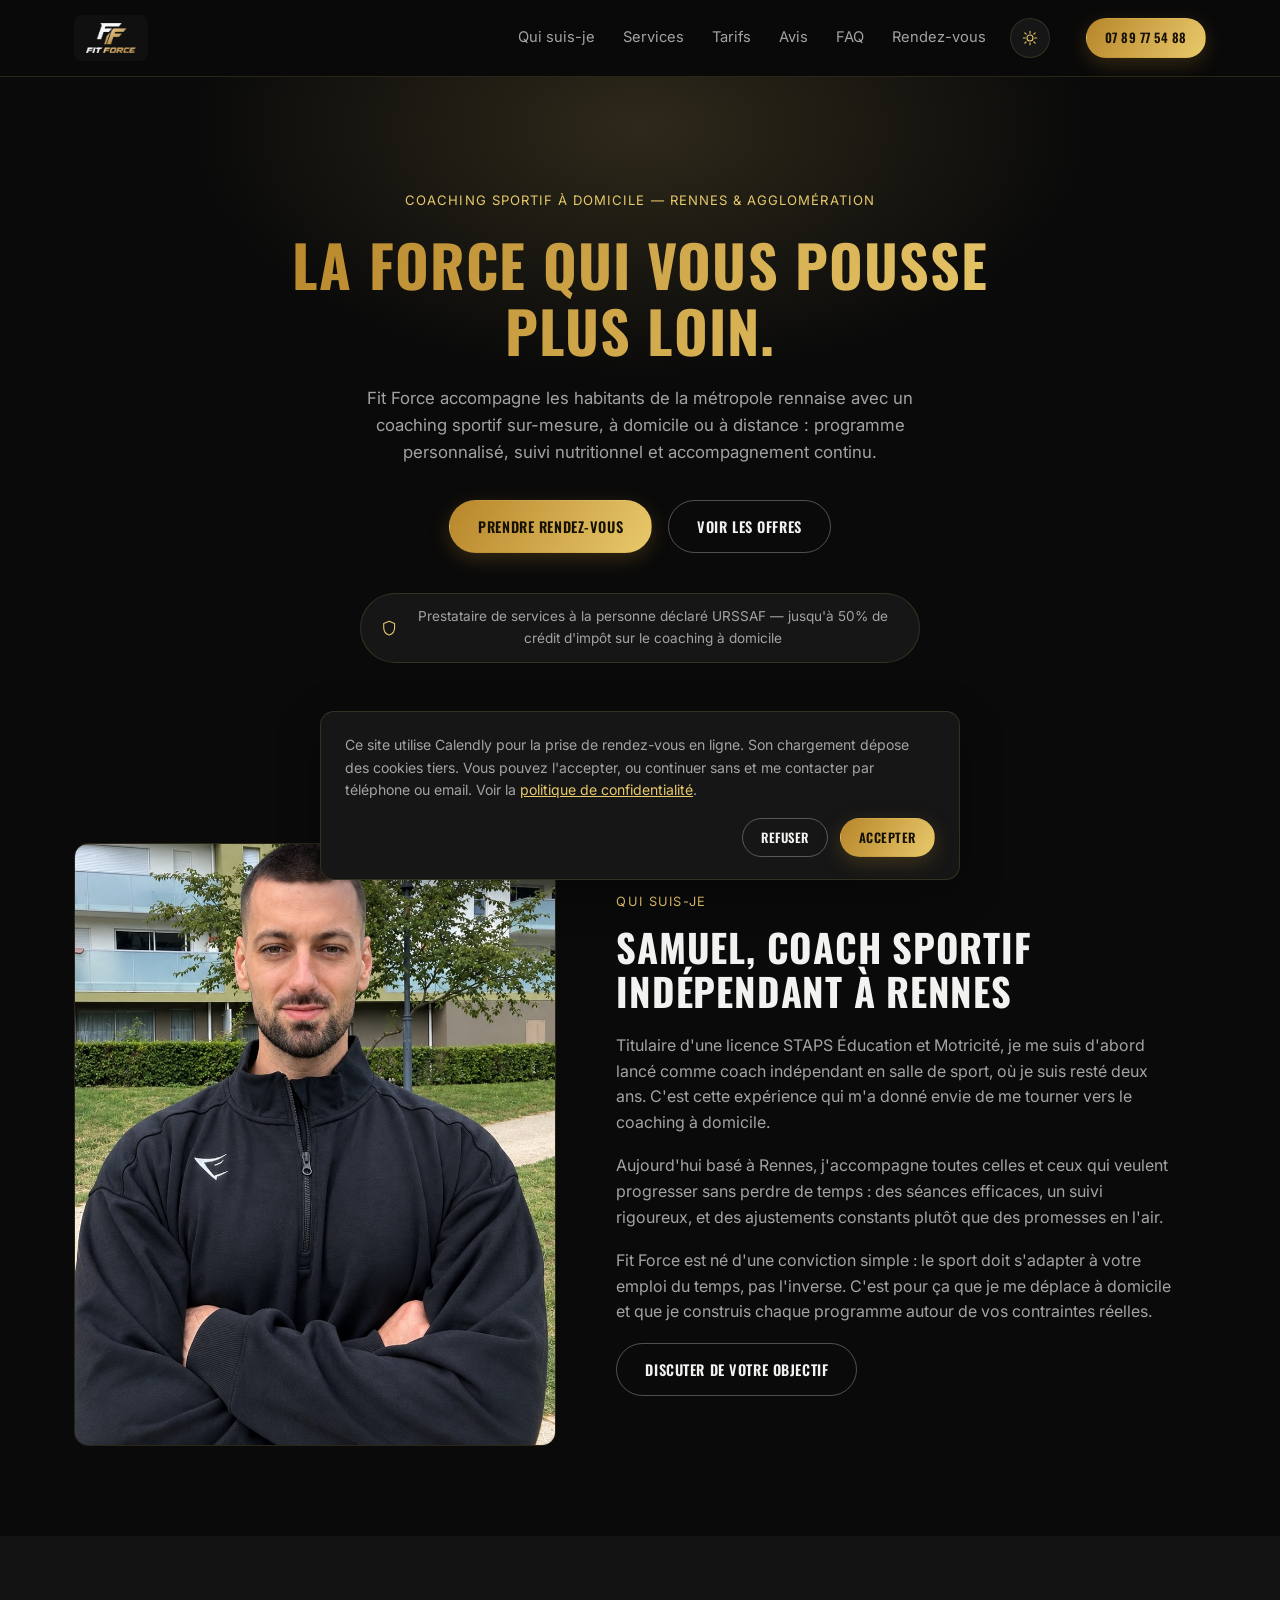
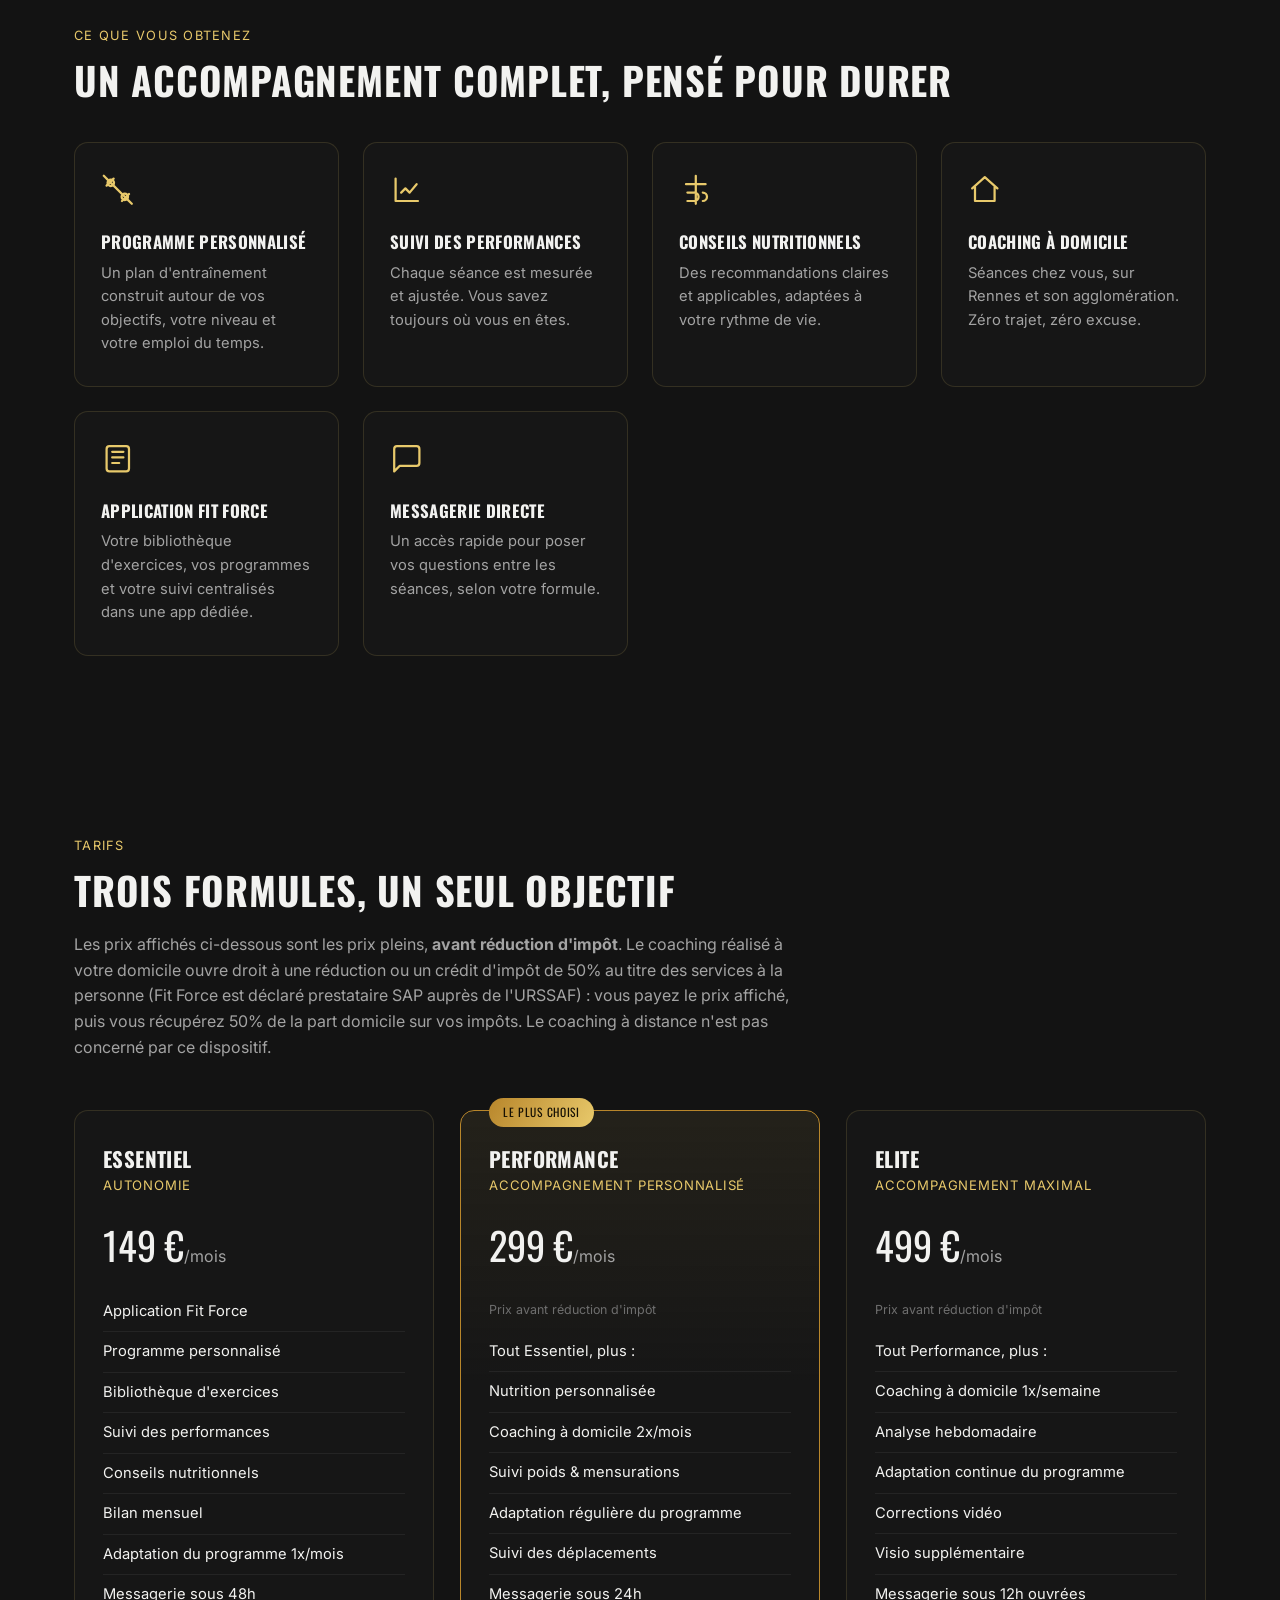
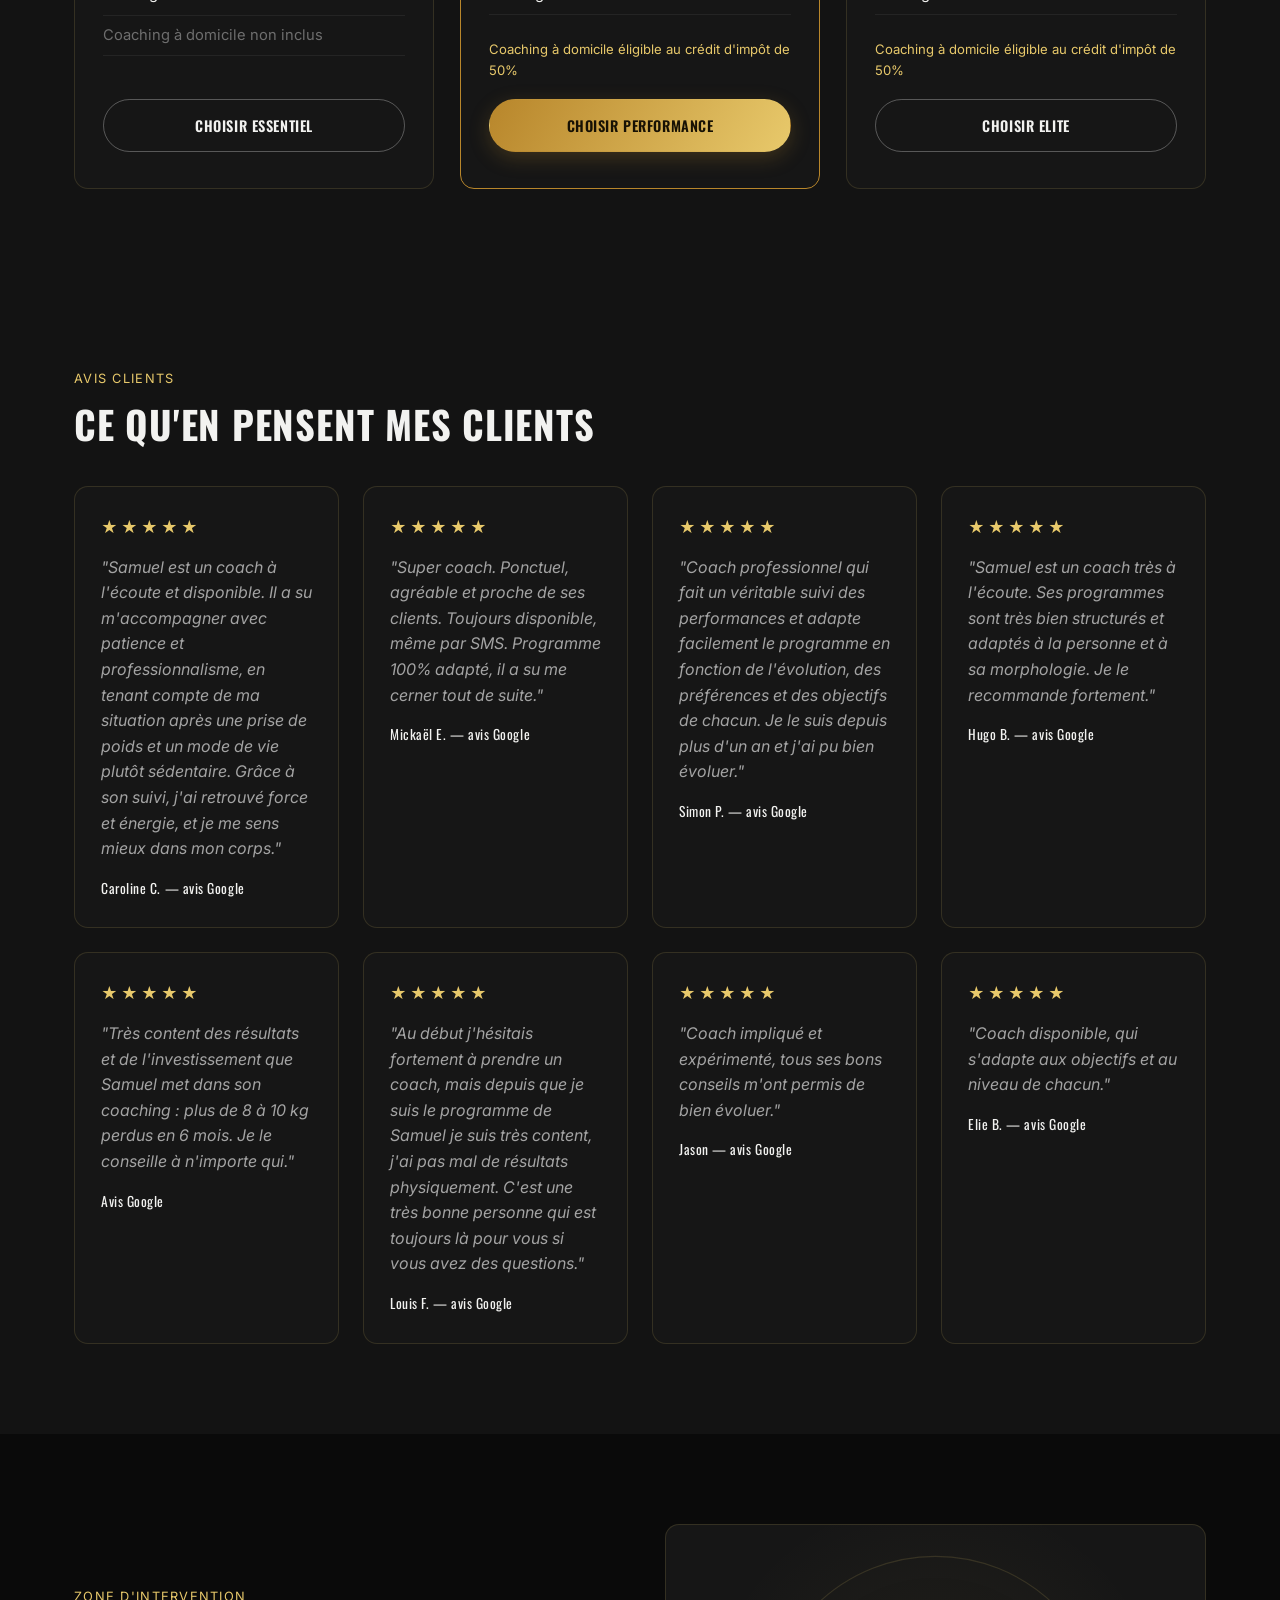
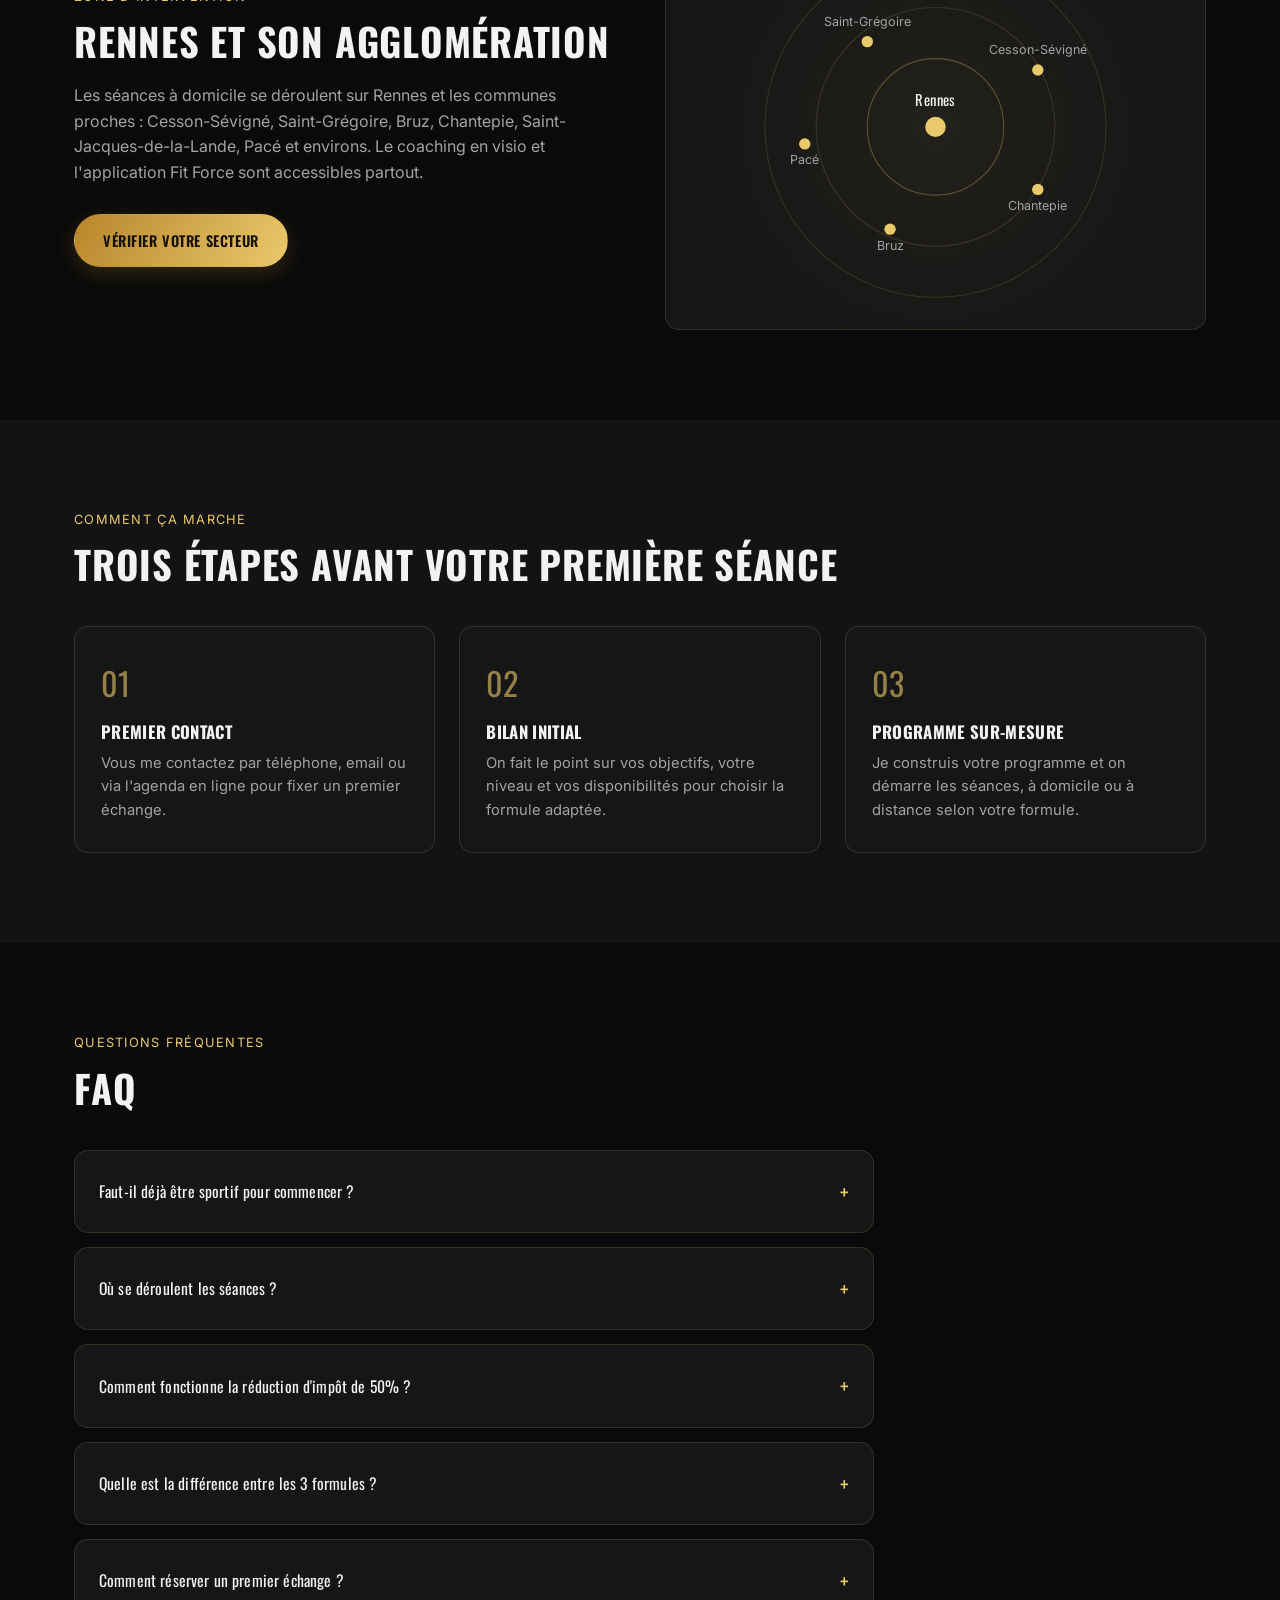
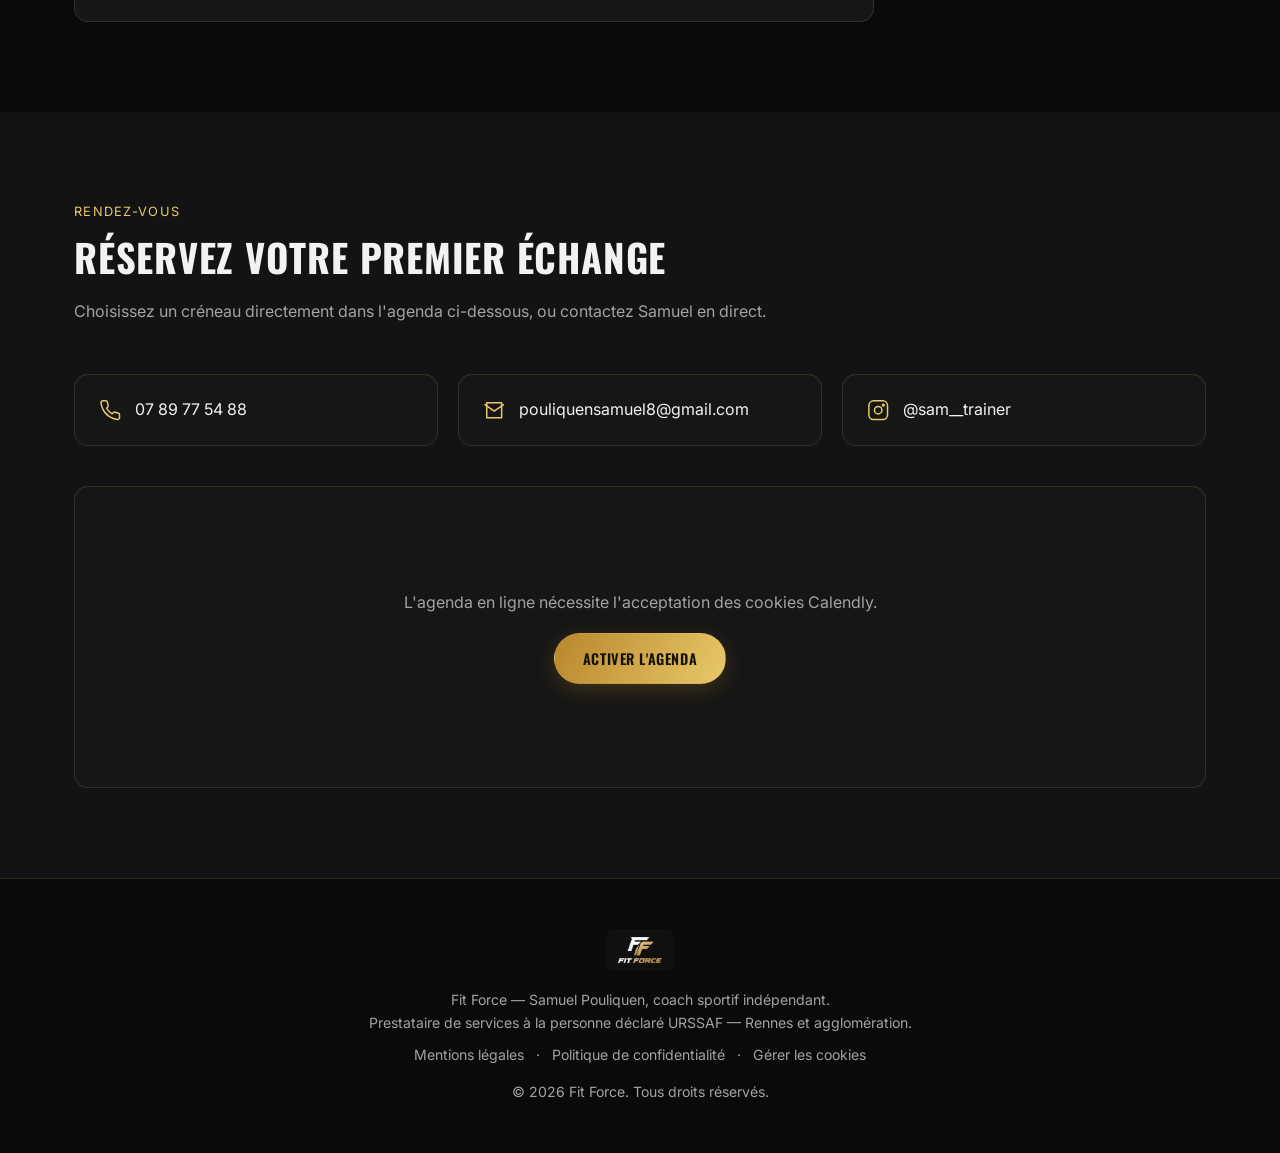
==== index.html @ bf99bc2c "Publish Fit Force site Co-Authored-By: Claude Sonnet 5 <noreply@anthropic.com> Claude-Session: https" ====
<!DOCTYPE html>
<html lang="fr">
<head>
<meta charset="UTF-8">
<meta name="viewport" content="width=device-width, initial-scale=1.0">
<title>Fit Force — Coaching sportif à domicile à Rennes</title>
<meta name="description" content="Fit Force, coaching sportif personnalisé à domicile à Rennes et son agglomération. Programmes sur-mesure, suivi nutritionnel, jusqu'à 50% de crédit d'impôt.">
<link rel="preconnect" href="https://fonts.googleapis.com">
<link rel="preconnect" href="https://fonts.gstatic.com" crossorigin>
<link href="https://fonts.googleapis.com/css2?family=Oswald:wght@500;600;700&family=Inter:wght@400;500;600;700&display=swap" rel="stylesheet">
<link rel="stylesheet" href="css/style.css">
<link href="https://assets.calendly.com/assets/external/widget.css" rel="stylesheet">
<script type="application/ld+json">
{
  "@context": "https://schema.org",
  "@type": "LocalBusiness",
  "name": "Fit Force",
  "description": "Coaching sportif personnalisé à domicile à Rennes et son agglomération.",
  "image": "assets/logo.png",
  "telephone": "+33789775488",
  "email": "pouliquensamuel8@gmail.com",
  "taxID": "98004487900024",
  "priceRange": "149€–499€/mois",
  "areaServed": [
    "Rennes", "Cesson-Sévigné", "Saint-Grégoire", "Bruz", "Chantepie",
    "Saint-Jacques-de-la-Lande", "Pacé"
  ],
  "sameAs": ["https://instagram.com/sam__trainer"]
}
</script>
<script>
try {
  const saved = localStorage.getItem('ff-theme');
  if (saved) document.documentElement.setAttribute('data-theme', saved);
} catch (e) {}
</script>
</head>
<body>

<header class="site-header" id="header">
  <div class="container header-inner">
    <a href="#top" class="brand">
      <span class="brand-chip"><img src="assets/logo.png" alt="Fit Force" class="brand-logo"></span>
    </a>
    <nav class="main-nav" id="main-nav">
      <a href="#apropos">Qui suis-je</a>
      <a href="#services">Services</a>
      <a href="#tarifs">Tarifs</a>
      <a href="#avis">Avis</a>
      <a href="#faq">FAQ</a>
      <a href="#rdv">Rendez-vous</a>
    </nav>
    <button class="theme-toggle" id="theme-toggle" aria-label="Changer de thème">
      <svg viewBox="0 0 24 24" class="icon icon-sun"><circle cx="12" cy="12" r="4.5"/><path d="M12 2v3M12 19v3M4.2 4.2l2.1 2.1M17.7 17.7l2.1 2.1M2 12h3M19 12h3M4.2 19.8l2.1-2.1M17.7 6.3l2.1-2.1"/></svg>
      <svg viewBox="0 0 24 24" class="icon icon-moon"><path d="M21 12.8A9 9 0 1111.2 3 7 7 0 0021 12.8z"/></svg>
    </button>
    <a href="tel:0789775488" class="btn btn-gold btn-small header-cta">07 89 77 54 88</a>
    <button class="nav-toggle" id="nav-toggle" aria-label="Menu">
      <span></span><span></span><span></span>
    </button>
  </div>
</header>

<main id="top">

  <!-- HERO -->
  <section class="hero">
    <div class="hero-glow"></div>
    <div class="container hero-inner">
      <span class="eyebrow reveal">Coaching sportif à domicile — Rennes &amp; agglomération</span>
      <h1 class="reveal">La force qui vous pousse plus loin.</h1>
      <p class="hero-text reveal">
        Fit Force accompagne les habitants de la métropole rennaise avec un coaching sportif
        sur-mesure, à domicile ou à distance : programme personnalisé, suivi nutritionnel et
        accompagnement continu.
      </p>
      <div class="hero-actions reveal">
        <a href="#rdv" class="btn btn-gold">Prendre rendez-vous</a>
        <a href="#tarifs" class="btn btn-outline">Voir les offres</a>
      </div>
      <div class="hero-badge reveal">
        <svg viewBox="0 0 24 24" class="icon"><path d="M12 2L4 5v6c0 5.25 3.4 9.74 8 11 4.6-1.26 8-5.75 8-11V5l-8-3z"/></svg>
        Prestataire de services à la personne déclaré URSSAF — jusqu'à 50% de crédit d'impôt sur le coaching à domicile
      </div>
    </div>
  </section>

  <!-- A PROPOS -->
  <section class="section" id="apropos">
    <div class="container about-grid">
      <div class="about-photo reveal">
        <img src="assets/samuel.jpg" alt="Samuel, coach Fit Force" class="about-img">
      </div>
      <div class="reveal">
        <span class="section-tag">Qui suis-je</span>
        <h2>Samuel, coach sportif indépendant à Rennes</h2>
        <p class="about-text">
          Titulaire d'une licence STAPS Éducation et Motricité, je me suis d'abord lancé comme
          coach indépendant en salle de sport, où je suis resté deux ans. C'est cette expérience
          qui m'a donné envie de me tourner vers le coaching à domicile.
        </p>
        <p class="about-text">
          Aujourd'hui basé à Rennes, j'accompagne toutes celles et ceux qui veulent progresser
          sans perdre de temps : des séances efficaces, un suivi rigoureux, et des ajustements
          constants plutôt que des promesses en l'air.
        </p>
        <p class="about-text">
          Fit Force est né d'une conviction simple : le sport doit s'adapter à votre emploi du
          temps, pas l'inverse. C'est pour ça que je me déplace à domicile et que je construis
          chaque programme autour de vos contraintes réelles.
        </p>
        <a href="#rdv" class="btn btn-outline">Discuter de votre objectif</a>
      </div>
    </div>
  </section>

  <!-- SERVICES -->
  <section class="section section-alt" id="services">
    <div class="container">
      <span class="section-tag reveal">Ce que vous obtenez</span>
      <h2 class="reveal">Un accompagnement complet, pensé pour durer</h2>
      <div class="services-grid">
        <div class="service-card reveal">
          <svg viewBox="0 0 24 24" class="icon icon-lg"><path d="M6.5 6.5l11 11M4 4l2 2M18 18l2 2M9 4L4 9M20 15l-5 5M2 2l3 3m14 14l3 3"/><circle cx="7" cy="7" r="2.3"/><circle cx="17" cy="17" r="2.3"/></svg>
          <h3>Programme personnalisé</h3>
          <p>Un plan d'entraînement construit autour de vos objectifs, votre niveau et votre emploi du temps.</p>
        </div>
        <div class="service-card reveal">
          <svg viewBox="0 0 24 24" class="icon icon-lg"><path d="M4 4v16h16M8 14l3-3 3 3 5-6"/></svg>
          <h3>Suivi des performances</h3>
          <p>Chaque séance est mesurée et ajustée. Vous savez toujours où vous en êtes.</p>
        </div>
        <div class="service-card reveal">
          <svg viewBox="0 0 24 24" class="icon icon-lg"><path d="M12 2v20M5 8h14M6 14h5a3 3 0 010 6H6M17 14a3 3 0 010 6"/></svg>
          <h3>Conseils nutritionnels</h3>
          <p>Des recommandations claires et applicables, adaptées à votre rythme de vie.</p>
        </div>
        <div class="service-card reveal">
          <svg viewBox="0 0 24 24" class="icon icon-lg"><path d="M3 11l9-8 9 8M5 10v10h14V10"/></svg>
          <h3>Coaching à domicile</h3>
          <p>Séances chez vous, sur Rennes et son agglomération. Zéro trajet, zéro excuse.</p>
        </div>
        <div class="service-card reveal">
          <svg viewBox="0 0 24 24" class="icon icon-lg"><rect x="4" y="3" width="16" height="18" rx="2"/><path d="M8 7h8M8 11h8M8 15h5"/></svg>
          <h3>Application Fit Force</h3>
          <p>Votre bibliothèque d'exercices, vos programmes et votre suivi centralisés dans une app dédiée.</p>
        </div>
        <div class="service-card reveal">
          <svg viewBox="0 0 24 24" class="icon icon-lg"><path d="M21 15a2 2 0 01-2 2H7l-4 4V5a2 2 0 012-2h14a2 2 0 012 2z"/></svg>
          <h3>Messagerie directe</h3>
          <p>Un accès rapide pour poser vos questions entre les séances, selon votre formule.</p>
        </div>
      </div>
    </div>
  </section>

  <!-- PRICING -->
  <section class="section section-alt" id="tarifs">
    <div class="container">
      <span class="section-tag reveal">Tarifs</span>
      <h2 class="reveal">Trois formules, un seul objectif</h2>
      <p class="section-intro reveal">
        Les prix affichés ci-dessous sont les prix pleins, <strong>avant réduction d'impôt</strong>.
        Le coaching réalisé à votre domicile ouvre droit à une réduction ou un crédit d'impôt de
        50% au titre des services à la personne (Fit Force est déclaré prestataire SAP auprès de
        l'URSSAF) : vous payez le prix affiché, puis vous récupérez 50% de la part domicile sur
        vos impôts. Le coaching à distance n'est pas concerné par ce dispositif.
      </p>

      <div class="pricing-grid">

        <div class="price-card reveal">
          <h3>Essentiel</h3>
          <p class="price-position">Autonomie</p>
          <div class="price-amount">149&nbsp;€<span>/mois</span></div>
          <ul class="price-features">
            <li>Application Fit Force</li>
            <li>Programme personnalisé</li>
            <li>Bibliothèque d'exercices</li>
            <li>Suivi des performances</li>
            <li>Conseils nutritionnels</li>
            <li>Bilan mensuel</li>
            <li>Adaptation du programme 1x/mois</li>
            <li>Messagerie sous 48h</li>
            <li class="muted">Coaching à domicile non inclus</li>
          </ul>
          <a href="#rdv" class="btn btn-outline btn-block">Choisir Essentiel</a>
        </div>

        <div class="price-card price-card-featured reveal">
          <span class="price-flag">Le plus choisi</span>
          <h3>Performance</h3>
          <p class="price-position">Accompagnement personnalisé</p>
          <div class="price-amount">299&nbsp;€<span>/mois</span></div>
          <p class="price-note">Prix avant réduction d'impôt</p>
          <ul class="price-features">
            <li>Tout Essentiel, plus :</li>
            <li>Nutrition personnalisée</li>
            <li>Coaching à domicile 2x/mois</li>
            <li>Suivi poids &amp; mensurations</li>
            <li>Adaptation régulière du programme</li>
            <li>Suivi des déplacements</li>
            <li>Messagerie sous 24h</li>
          </ul>
          <p class="price-credit">Coaching à domicile éligible au crédit d'impôt de 50%</p>
          <a href="#rdv" class="btn btn-gold btn-block">Choisir Performance</a>
        </div>

        <div class="price-card reveal">
          <h3>Elite</h3>
          <p class="price-position">Accompagnement maximal</p>
          <div class="price-amount">499&nbsp;€<span>/mois</span></div>
          <p class="price-note">Prix avant réduction d'impôt</p>
          <ul class="price-features">
            <li>Tout Performance, plus :</li>
            <li>Coaching à domicile 1x/semaine</li>
            <li>Analyse hebdomadaire</li>
            <li>Adaptation continue du programme</li>
            <li>Corrections vidéo</li>
            <li>Visio supplémentaire</li>
            <li>Messagerie sous 12h ouvrées</li>
          </ul>
          <p class="price-credit">Coaching à domicile éligible au crédit d'impôt de 50%</p>
          <a href="#rdv" class="btn btn-outline btn-block">Choisir Elite</a>
        </div>

      </div>
    </div>
  </section>

  <!-- AVIS -->
  <section class="section section-alt" id="avis">
    <div class="container">
      <span class="section-tag reveal">Avis clients</span>
      <h2 class="reveal">Ce qu'en pensent mes clients</h2>
      <div class="reviews-grid">
        <div class="review-card reveal">
          <div class="review-stars">★★★★★</div>
          <p class="review-quote">"Samuel est un coach à l'écoute et disponible. Il a su m'accompagner avec patience et professionnalisme, en tenant compte de ma situation après une prise de poids et un mode de vie plutôt sédentaire. Grâce à son suivi, j'ai retrouvé force et énergie, et je me sens mieux dans mon corps."</p>
          <p class="review-author">Caroline C. — avis Google</p>
        </div>
        <div class="review-card reveal">
          <div class="review-stars">★★★★★</div>
          <p class="review-quote">"Super coach. Ponctuel, agréable et proche de ses clients. Toujours disponible, même par SMS. Programme 100% adapté, il a su me cerner tout de suite."</p>
          <p class="review-author">Mickaël E. — avis Google</p>
        </div>
        <div class="review-card reveal">
          <div class="review-stars">★★★★★</div>
          <p class="review-quote">"Coach professionnel qui fait un véritable suivi des performances et adapte facilement le programme en fonction de l'évolution, des préférences et des objectifs de chacun. Je le suis depuis plus d'un an et j'ai pu bien évoluer."</p>
          <p class="review-author">Simon P. — avis Google</p>
        </div>
        <div class="review-card reveal">
          <div class="review-stars">★★★★★</div>
          <p class="review-quote">"Samuel est un coach très à l'écoute. Ses programmes sont très bien structurés et adaptés à la personne et à sa morphologie. Je le recommande fortement."</p>
          <p class="review-author">Hugo B. — avis Google</p>
        </div>
        <div class="review-card reveal">
          <div class="review-stars">★★★★★</div>
          <p class="review-quote">"Très content des résultats et de l'investissement que Samuel met dans son coaching : plus de 8 à 10 kg perdus en 6 mois. Je le conseille à n'importe qui."</p>
          <p class="review-author">Avis Google</p>
        </div>
        <div class="review-card reveal">
          <div class="review-stars">★★★★★</div>
          <p class="review-quote">"Au début j'hésitais fortement à prendre un coach, mais depuis que je suis le programme de Samuel je suis très content, j'ai pas mal de résultats physiquement. C'est une très bonne personne qui est toujours là pour vous si vous avez des questions."</p>
          <p class="review-author">Louis F. — avis Google</p>
        </div>
        <div class="review-card reveal">
          <div class="review-stars">★★★★★</div>
          <p class="review-quote">"Coach impliqué et expérimenté, tous ses bons conseils m'ont permis de bien évoluer."</p>
          <p class="review-author">Jason — avis Google</p>
        </div>
        <div class="review-card reveal">
          <div class="review-stars">★★★★★</div>
          <p class="review-quote">"Coach disponible, qui s'adapte aux objectifs et au niveau de chacun."</p>
          <p class="review-author">Elie B. — avis Google</p>
        </div>
      </div>
    </div>
  </section>

  <!-- ZONE -->
  <section class="section" id="zone">
    <div class="container zone-grid">
      <div class="reveal">
        <span class="section-tag">Zone d'intervention</span>
        <h2>Rennes et son agglomération</h2>
        <p>
          Les séances à domicile se déroulent sur Rennes et les communes proches : Cesson-Sévigné,
          Saint-Grégoire, Bruz, Chantepie, Saint-Jacques-de-la-Lande, Pacé et environs. Le coaching
          en visio et l'application Fit Force sont accessibles partout.
        </p>
        <a href="#rdv" class="btn btn-gold">Vérifier votre secteur</a>
      </div>
      <div class="zone-map reveal">
        <svg viewBox="0 0 420 320" class="zone-svg" role="img" aria-label="Carte stylisée de la zone d'intervention Fit Force autour de Rennes">
          <circle cx="210" cy="160" r="150" class="zone-ring zone-ring-3"/>
          <circle cx="210" cy="160" r="105" class="zone-ring zone-ring-2"/>
          <circle cx="210" cy="160" r="60" class="zone-ring zone-ring-1"/>
          <g class="zone-pin zone-pin-main" transform="translate(210,160)">
            <circle r="9"/>
            <text y="-18" text-anchor="middle">Rennes</text>
          </g>
          <g class="zone-pin" transform="translate(300,110)">
            <circle r="5"/>
            <text y="-14" text-anchor="middle">Cesson-Sévigné</text>
          </g>
          <g class="zone-pin" transform="translate(150,85)">
            <circle r="5"/>
            <text y="-14" text-anchor="middle">Saint-Grégoire</text>
          </g>
          <g class="zone-pin" transform="translate(170,250)">
            <circle r="5"/>
            <text y="18" text-anchor="middle">Bruz</text>
          </g>
          <g class="zone-pin" transform="translate(300,215)">
            <circle r="5"/>
            <text y="18" text-anchor="middle">Chantepie</text>
          </g>
          <g class="zone-pin" transform="translate(95,175)">
            <circle r="5"/>
            <text y="18" text-anchor="middle">Pacé</text>
          </g>
        </svg>
      </div>
    </div>
  </section>

  <!-- COMMENT CA MARCHE -->
  <section class="section section-alt" id="etapes">
    <div class="container">
      <span class="section-tag reveal">Comment ça marche</span>
      <h2 class="reveal">Trois étapes avant votre première séance</h2>
      <div class="steps-grid">
        <div class="step-card reveal">
          <span class="step-number">01</span>
          <h3>Premier contact</h3>
          <p>Vous me contactez par téléphone, email ou via l'agenda en ligne pour fixer un premier échange.</p>
        </div>
        <div class="step-card reveal">
          <span class="step-number">02</span>
          <h3>Bilan initial</h3>
          <p>On fait le point sur vos objectifs, votre niveau et vos disponibilités pour choisir la formule adaptée.</p>
        </div>
        <div class="step-card reveal">
          <span class="step-number">03</span>
          <h3>Programme sur-mesure</h3>
          <p>Je construis votre programme et on démarre les séances, à domicile ou à distance selon votre formule.</p>
        </div>
      </div>
    </div>
  </section>

  <!-- FAQ -->
  <section class="section" id="faq">
    <div class="container">
      <span class="section-tag reveal">Questions fréquentes</span>
      <h2 class="reveal">FAQ</h2>
      <div class="faq-list">
        <details class="faq-item reveal">
          <summary>Faut-il déjà être sportif pour commencer ?</summary>
          <p>Non. Les programmes s'adaptent à tous les niveaux, du débutant au confirmé.</p>
        </details>
        <details class="faq-item reveal">
          <summary>Où se déroulent les séances ?</summary>
          <p>
            À votre domicile sur Rennes et son agglomération (Cesson-Sévigné, Saint-Grégoire, Bruz,
            Chantepie, Saint-Jacques-de-la-Lande, Pacé et environs), ou à distance via l'application
            Fit Force selon votre formule.
          </p>
        </details>
        <details class="faq-item reveal">
          <summary>Comment fonctionne la réduction d'impôt de 50% ?</summary>
          <p>
            Fit Force est déclaré prestataire de services à la personne (SAP) auprès de l'URSSAF.
            Les séances réalisées à votre domicile ouvrent droit à un crédit d'impôt de 50% du
            montant payé, dans les conditions prévues par l'article 199 sexdecies du Code général
            des impôts. Le coaching à distance n'est pas concerné.
          </p>
        </details>
        <details class="faq-item reveal">
          <summary>Quelle est la différence entre les 3 formules ?</summary>
          <p>
            Essentiel est pensé pour l'autonomie (suivi à distance). Performance ajoute le coaching
            à domicile et un accompagnement personnalisé. Elite ajoute une fréquence de séances
            plus élevée et un accompagnement maximal. Détail complet dans la section Tarifs.
          </p>
        </details>
        <details class="faq-item reveal">
          <summary>Comment réserver un premier échange ?</summary>
          <p>Via l'agenda en ligne, par téléphone au 07 89 77 54 88, ou par email.</p>
        </details>
      </div>
    </div>
  </section>

  <!-- RENDEZ-VOUS / CONTACT -->
  <section class="section section-alt" id="rdv">
    <div class="container">
      <span class="section-tag reveal">Rendez-vous</span>
      <h2 class="reveal">Réservez votre premier échange</h2>
      <p class="section-intro reveal">
        Choisissez un créneau directement dans l'agenda ci-dessous, ou contactez Samuel en direct.
      </p>
      <div class="contact-grid reveal">
        <a href="tel:0789775488" class="contact-card">
          <svg viewBox="0 0 24 24" class="icon"><path d="M22 16.92v3a2 2 0 01-2.18 2 19.79 19.79 0 01-8.63-3.07 19.5 19.5 0 01-6-6 19.79 19.79 0 01-3.07-8.67A2 2 0 014.11 2h3a2 2 0 012 1.72c.13.97.36 1.92.68 2.83a2 2 0 01-.45 2.11L8.09 9.91a16 16 0 006 6l1.25-1.25a2 2 0 012.11-.45c.91.32 1.86.55 2.83.68A2 2 0 0122 16.92z"/></svg>
          <span>07 89 77 54 88</span>
        </a>
        <a href="mailto:pouliquensamuel8@gmail.com" class="contact-card">
          <svg viewBox="0 0 24 24" class="icon"><path d="M4 4h16v16H4V4z"/><path d="M22 6l-10 7L2 6"/></svg>
          <span>pouliquensamuel8@gmail.com</span>
        </a>
        <a href="https://instagram.com/sam__trainer" target="_blank" rel="noopener" class="contact-card">
          <svg viewBox="0 0 24 24" class="icon"><rect x="2" y="2" width="20" height="20" rx="5"/><circle cx="12" cy="12" r="4"/><circle cx="17.5" cy="6.5" r="1"/></svg>
          <span>@sam__trainer</span>
        </a>
      </div>

      <div class="calendly-wrap reveal" id="calendly-wrap">
        <div class="calendly-placeholder" id="calendly-placeholder">
          <p>L'agenda en ligne nécessite l'acceptation des cookies Calendly.</p>
          <button type="button" class="btn btn-gold" id="calendly-enable">Activer l'agenda</button>
        </div>
        <div class="calendly-inline-widget" data-url="https://calendly.com/pouliquensamuel8" style="min-width:320px;height:700px;display:none" id="calendly-widget"></div>
      </div>
    </div>
  </section>

</main>

<footer class="site-footer">
  <div class="container footer-inner">
    <span class="brand-chip footer-chip"><img src="assets/logo.png" alt="Fit Force" class="footer-logo"></span>
    <p>Fit Force — Samuel Pouliquen, coach sportif indépendant.<br>
       Prestataire de services à la personne déclaré URSSAF — Rennes et agglomération.</p>
    <p class="footer-links">
      <a href="mentions-legales.html">Mentions légales</a>
      <span aria-hidden="true">·</span>
      <a href="confidentialite.html">Politique de confidentialité</a>
      <span aria-hidden="true">·</span>
      <button type="button" id="cookie-manage" class="footer-link-btn">Gérer les cookies</button>
    </p>
    <p class="footer-copy">&copy; <span id="year"></span> Fit Force. Tous droits réservés.</p>
  </div>
</footer>

<div class="cookie-banner" id="cookie-banner" hidden>
  <div class="cookie-banner-inner">
    <p>
      Ce site utilise Calendly pour la prise de rendez-vous en ligne. Son chargement dépose des
      cookies tiers. Vous pouvez l'accepter, ou continuer sans et me contacter par téléphone ou
      email. Voir la <a href="confidentialite.html">politique de confidentialité</a>.
    </p>
    <div class="cookie-banner-actions">
      <button type="button" class="btn btn-outline btn-small" id="cookie-decline">Refuser</button>
      <button type="button" class="btn btn-gold btn-small" id="cookie-accept">Accepter</button>
    </div>
  </div>
</div>

<script src="js/script.js"></script>
</body>
</html>
---- css/style.css ----
:root {
  --black: #0a0a0a;
  --black-2: #131313;
  --panel: #161616;
  --gold-1: #b8862b;
  --gold-2: #e8c96b;
  --gold-grad: linear-gradient(120deg, var(--gold-1), var(--gold-2));
  --white: #f2f2f0;
  --gray: #a3a3a3;
  --gray-dim: #6e6e6e;
  --border: rgba(232, 201, 107, 0.14);
  --card-line: rgba(255, 255, 255, 0.06);
  --header-bg: rgba(10, 10, 10, 0.85);
  --radius: 14px;
  --maxw: 1180px;
  --ff-heading: "Oswald", sans-serif;
  --ff-body: "Inter", sans-serif;
}

:root[data-theme="light"] {
  --black: #faf8f3;
  --black-2: #f1ece0;
  --panel: #ffffff;
  --gold-1: #a8791f;
  --gold-2: #c9962f;
  --white: #17140d;
  --gray: #5c574a;
  --gray-dim: #8a8474;
  --border: rgba(168, 121, 31, 0.22);
  --card-line: rgba(23, 20, 13, 0.08);
  --header-bg: rgba(250, 248, 243, 0.85);
}

* { box-sizing: border-box; margin: 0; padding: 0; }

html { scroll-behavior: smooth; }

body {
  background: var(--black);
  color: var(--white);
  font-family: var(--ff-body);
  line-height: 1.6;
  -webkit-font-smoothing: antialiased;
  transition: background-color 0.25s ease, color 0.25s ease;
}

img { max-width: 100%; display: block; }

.container {
  max-width: var(--maxw);
  margin: 0 auto;
  padding: 0 24px;
}

h1, h2, h3 {
  font-family: var(--ff-heading);
  text-transform: uppercase;
  letter-spacing: 0.02em;
  line-height: 1.15;
}

a { color: inherit; text-decoration: none; }

.icon {
  width: 1.4em;
  height: 1.4em;
  fill: none;
  stroke: currentColor;
  stroke-width: 1.6;
  stroke-linecap: round;
  stroke-linejoin: round;
  flex-shrink: 0;
}

/* Buttons */
.btn {
  display: inline-flex;
  align-items: center;
  justify-content: center;
  padding: 14px 28px;
  border-radius: 999px;
  font-family: var(--ff-heading);
  font-weight: 600;
  text-transform: uppercase;
  letter-spacing: 0.04em;
  font-size: 0.9rem;
  border: 1px solid transparent;
  cursor: pointer;
  transition: transform 0.15s ease, box-shadow 0.15s ease, opacity 0.15s ease;
}
.btn-gold {
  background: var(--gold-grad);
  color: #171104;
  box-shadow: 0 6px 20px rgba(184, 134, 43, 0.25);
}
.btn-gold:hover { transform: translateY(-2px); box-shadow: 0 10px 26px rgba(184, 134, 43, 0.35); }
.btn-outline {
  background: transparent;
  border-color: rgba(242, 242, 240, 0.3);
  color: var(--white);
}
.btn-outline:hover { border-color: var(--gold-2); color: var(--gold-2); transform: translateY(-2px); }
.btn-block { width: 100%; }
.btn-small { padding: 9px 18px; font-size: 0.8rem; }

/* Header */
.site-header {
  position: sticky;
  top: 0;
  z-index: 50;
  background: var(--header-bg);
  backdrop-filter: blur(10px);
  border-bottom: 1px solid var(--border);
}
.header-inner {
  display: flex;
  align-items: center;
  gap: 24px;
  height: 76px;
}
.brand-chip {
  display: inline-flex;
  align-items: center;
  background: #101010;
  padding: 8px 12px;
  border-radius: 8px;
}
.brand-logo { height: 30px; width: auto; display: block; }
.main-nav {
  display: flex;
  gap: 28px;
  margin-left: auto;
}
.main-nav a {
  font-size: 0.92rem;
  color: var(--gray);
  transition: color 0.15s ease;
}
.main-nav a:hover { color: var(--gold-2); }
.header-cta { margin-left: 12px; }
.theme-toggle {
  display: flex;
  align-items: center;
  justify-content: center;
  width: 40px;
  height: 40px;
  border-radius: 50%;
  border: 1px solid var(--border);
  background: var(--panel);
  color: var(--gold-2);
  cursor: pointer;
  flex-shrink: 0;
}
.theme-toggle .icon { width: 1.2em; height: 1.2em; }
.theme-toggle .icon-moon { display: none; }
:root[data-theme="light"] .theme-toggle .icon-sun { display: none; }
:root[data-theme="light"] .theme-toggle .icon-moon { display: block; }
.nav-toggle {
  display: none;
  flex-direction: column;
  gap: 5px;
  background: none;
  border: none;
  cursor: pointer;
  padding: 6px;
}
.nav-toggle span {
  width: 22px;
  height: 2px;
  background: var(--white);
}

/* Hero */
.hero {
  position: relative;
  padding: 110px 0 90px;
  overflow: hidden;
  text-align: center;
}
.hero-glow {
  position: absolute;
  top: -200px;
  left: 50%;
  transform: translateX(-50%);
  width: 900px;
  height: 500px;
  background: radial-gradient(closest-side, rgba(232, 201, 107, 0.16), transparent);
  pointer-events: none;
}
.hero-inner { position: relative; max-width: 780px; margin: 0 auto; }
.eyebrow {
  display: inline-block;
  font-size: 0.82rem;
  letter-spacing: 0.08em;
  text-transform: uppercase;
  color: var(--gold-2);
  margin-bottom: 20px;
}
.hero h1 {
  font-size: clamp(2.2rem, 5vw, 3.6rem);
  margin-bottom: 22px;
  background: var(--gold-grad);
  -webkit-background-clip: text;
  background-clip: text;
  color: transparent;
}
.hero-text {
  color: var(--gray);
  font-size: 1.05rem;
  max-width: 620px;
  margin: 0 auto 34px;
}
.hero-actions {
  display: flex;
  gap: 16px;
  justify-content: center;
  flex-wrap: wrap;
  margin-bottom: 40px;
}
.hero-badge {
  display: inline-flex;
  align-items: center;
  gap: 10px;
  font-size: 0.85rem;
  color: var(--gray);
  border: 1px solid var(--border);
  background: var(--panel);
  padding: 12px 20px;
  border-radius: 999px;
  max-width: 560px;
  margin: 0 auto;
}
.hero-badge .icon { color: var(--gold-2); width: 1.2em; height: 1.2em; }

/* Sections */
.section { padding: 90px 0; }
.section-alt { background: var(--black-2); }
.section-tag {
  display: block;
  color: var(--gold-2);
  font-size: 0.8rem;
  letter-spacing: 0.1em;
  text-transform: uppercase;
  margin-bottom: 12px;
}
.section h2 {
  font-size: clamp(1.6rem, 3.4vw, 2.4rem);
  margin-bottom: 20px;
}
.section-intro {
  color: var(--gray);
  max-width: 720px;
  margin-bottom: 50px;
}

/* Services */
.services-grid {
  display: grid;
  grid-template-columns: repeat(auto-fit, minmax(260px, 1fr));
  gap: 24px;
  margin-top: 40px;
}
.service-card {
  background: var(--panel);
  border: 1px solid var(--border);
  border-radius: var(--radius);
  padding: 30px 26px;
  transition: transform 0.15s ease, border-color 0.15s ease;
}
.service-card:hover { transform: translateY(-4px); border-color: var(--gold-1); }
.icon-lg {
  width: 2.1em;
  height: 2.1em;
  color: var(--gold-2);
  margin-bottom: 18px;
}
.service-card h3 {
  font-size: 1.05rem;
  margin-bottom: 10px;
}
.service-card p { color: var(--gray); font-size: 0.92rem; }

/* Pricing */
.pricing-grid {
  display: grid;
  grid-template-columns: repeat(auto-fit, minmax(280px, 1fr));
  gap: 26px;
  align-items: stretch;
}
.price-card {
  position: relative;
  background: var(--panel);
  border: 1px solid var(--border);
  border-radius: var(--radius);
  padding: 36px 28px;
  display: flex;
  flex-direction: column;
}
.price-card-featured {
  border-color: var(--gold-1);
  background: linear-gradient(180deg, rgba(232, 201, 107, 0.08), var(--panel) 40%);
  transform: scale(1.02);
}
.price-flag {
  position: absolute;
  top: -13px;
  left: 28px;
  background: var(--gold-grad);
  color: #171104;
  font-family: var(--ff-heading);
  font-size: 0.72rem;
  letter-spacing: 0.06em;
  text-transform: uppercase;
  padding: 5px 14px;
  border-radius: 999px;
}
.price-card h3 {
  font-size: 1.3rem;
  margin-bottom: 4px;
}
.price-position {
  color: var(--gold-2);
  font-size: 0.82rem;
  text-transform: uppercase;
  letter-spacing: 0.06em;
  margin-bottom: 18px;
}
.price-amount {
  font-family: var(--ff-heading);
  font-size: 2.4rem;
  margin-bottom: 24px;
}
.price-amount span {
  font-size: 1rem;
  color: var(--gray);
  text-transform: none;
  font-family: var(--ff-body);
}
.price-features {
  list-style: none;
  margin-bottom: 24px;
  flex-grow: 1;
}
.price-features li {
  padding: 8px 0;
  border-bottom: 1px solid var(--card-line);
  font-size: 0.92rem;
  color: var(--white);
}
.price-features li:first-child { padding-top: 0; }
.price-features li.muted { color: var(--gray-dim); }
.price-credit {
  font-size: 0.82rem;
  color: var(--gold-2);
  margin-bottom: 18px;
}
.price-note {
  font-size: 0.78rem;
  color: var(--gray-dim);
  margin-bottom: 20px;
}

/* Zone */
.zone-grid {
  display: grid;
  grid-template-columns: 1fr 1fr;
  gap: 50px;
  align-items: center;
}
.zone-grid p { color: var(--gray); margin: 20px 0 28px; }
.zone-map {
  border-radius: var(--radius);
  overflow: hidden;
  border: 1px solid var(--border);
  aspect-ratio: 4/3;
  background: radial-gradient(circle at 50% 50%, rgba(232, 201, 107, 0.06), transparent 70%), var(--panel);
  display: flex;
  align-items: center;
  justify-content: center;
  padding: 20px;
}
.zone-svg { width: 100%; height: 100%; }
.zone-ring { fill: none; stroke: var(--border); stroke-width: 1; }
.zone-ring-1 { stroke: rgba(232, 201, 107, 0.3); }
.zone-pin circle { fill: var(--gold-2); }
.zone-pin-main circle { fill: var(--gold-2); r: 9; }
.zone-pin text {
  fill: var(--gray);
  font-family: var(--ff-body);
  font-size: 11px;
}
.zone-pin-main text {
  fill: var(--white);
  font-family: var(--ff-heading);
  font-size: 13px;
  letter-spacing: 0.03em;
}

/* Reveal on scroll */
.reveal {
  opacity: 0;
  transform: translateY(18px);
  transition: opacity 0.6s ease, transform 0.6s ease;
}
.reveal.in-view { opacity: 1; transform: translateY(0); }

/* About */
.about-grid {
  display: grid;
  grid-template-columns: 0.9fr 1.1fr;
  gap: 60px;
  align-items: center;
}
.photo-placeholder {
  aspect-ratio: 4/5;
  border-radius: var(--radius);
  border: 1px dashed var(--border);
  background: var(--panel);
  display: flex;
  flex-direction: column;
  align-items: center;
  justify-content: center;
  gap: 14px;
  color: var(--gray-dim);
  text-align: center;
  padding: 24px;
}
.about-img {
  width: 100%;
  aspect-ratio: 4/5;
  object-fit: cover;
  border-radius: var(--radius);
  border: 1px solid var(--border);
}
.icon-xl { width: 3rem; height: 3rem; color: var(--gold-2); }
.about-text { color: var(--gray); margin-bottom: 18px; max-width: 560px; }

/* Reviews */
.reviews-grid {
  display: grid;
  grid-template-columns: repeat(auto-fit, minmax(260px, 1fr));
  gap: 24px;
  margin-top: 40px;
}
.review-card {
  background: var(--panel);
  border: 1px solid var(--border);
  border-radius: var(--radius);
  padding: 28px 26px;
}
.review-stars { color: var(--gold-2); letter-spacing: 3px; margin-bottom: 14px; }
.review-quote { color: var(--gray); font-style: italic; margin-bottom: 16px; }
.review-author { font-family: var(--ff-heading); font-size: 0.85rem; letter-spacing: 0.04em; }

/* Rendez-vous */
.calendly-wrap {
  margin-top: 40px;
  border: 1px solid var(--border);
  border-radius: var(--radius);
  overflow: hidden;
  background: var(--panel);
}
.calendly-placeholder {
  min-height: 300px;
  display: flex;
  flex-direction: column;
  align-items: center;
  justify-content: center;
  gap: 18px;
  padding: 40px;
  text-align: center;
  color: var(--gray);
}

/* Cookie banner */
.cookie-banner {
  position: fixed;
  left: 20px;
  right: 20px;
  bottom: 20px;
  z-index: 100;
  max-width: 640px;
  margin: 0 auto;
  background: var(--panel);
  border: 1px solid var(--border);
  border-radius: var(--radius);
  padding: 22px 24px;
  box-shadow: 0 12px 40px rgba(0, 0, 0, 0.35);
}
.cookie-banner p { color: var(--gray); font-size: 0.88rem; margin-bottom: 16px; }
.cookie-banner a { color: var(--gold-2); text-decoration: underline; }
.cookie-banner-actions { display: flex; gap: 12px; justify-content: flex-end; }

/* Steps */
.steps-grid {
  display: grid;
  grid-template-columns: repeat(auto-fit, minmax(240px, 1fr));
  gap: 24px;
  margin-top: 40px;
}
.step-card {
  background: var(--panel);
  border: 1px solid var(--border);
  border-radius: var(--radius);
  padding: 30px 26px;
}
.step-number {
  display: block;
  font-family: var(--ff-heading);
  font-size: 2rem;
  color: var(--gold-2);
  opacity: 0.6;
  margin-bottom: 14px;
}
.step-card h3 { font-size: 1.05rem; margin-bottom: 10px; }
.step-card p { color: var(--gray); font-size: 0.92rem; }

/* FAQ */
.faq-list {
  margin-top: 40px;
  display: flex;
  flex-direction: column;
  gap: 14px;
  max-width: 800px;
}
.faq-item {
  background: var(--panel);
  border: 1px solid var(--border);
  border-radius: var(--radius);
  padding: 6px 24px;
}
.faq-item summary {
  cursor: pointer;
  padding: 18px 0;
  font-family: var(--ff-heading);
  font-size: 0.98rem;
  letter-spacing: 0.01em;
  list-style: none;
  display: flex;
  justify-content: space-between;
  align-items: center;
  gap: 16px;
}
.faq-item summary::-webkit-details-marker { display: none; }
.faq-item summary::after {
  content: "+";
  font-size: 1.3rem;
  color: var(--gold-2);
  flex-shrink: 0;
  transition: transform 0.2s ease;
}
.faq-item[open] summary::after { transform: rotate(45deg); }
.faq-item p { color: var(--gray); font-size: 0.92rem; padding-bottom: 20px; }

/* Legal pages */
.legal-content h2 { margin-bottom: 30px; }
.legal-content h3 {
  font-size: 1.05rem;
  margin: 34px 0 12px;
  color: var(--gold-2);
}
.legal-content p {
  color: var(--gray);
  max-width: 720px;
  margin-bottom: 12px;
}

/* Footer links */
.footer-links {
  margin-top: 10px;
  font-size: 0.82rem;
  color: var(--gray-dim);
}
.footer-links a,
.footer-link-btn {
  color: var(--gray);
  text-decoration: none;
}
.footer-links a:hover,
.footer-link-btn:hover { color: var(--gold-2); }
.footer-link-btn {
  background: none;
  border: none;
  font-family: var(--ff-body);
  font-size: inherit;
  cursor: pointer;
  padding: 0;
}
.footer-links span { margin: 0 8px; }

/* Contact */
.contact-grid {
  display: grid;
  grid-template-columns: repeat(auto-fit, minmax(240px, 1fr));
  gap: 20px;
  margin-top: 40px;
}
.contact-card {
  display: flex;
  align-items: center;
  gap: 14px;
  background: var(--panel);
  border: 1px solid var(--border);
  border-radius: var(--radius);
  padding: 22px 24px;
  font-size: 1rem;
  transition: border-color 0.15s ease, transform 0.15s ease;
}
.contact-card:hover { border-color: var(--gold-1); transform: translateY(-3px); }
.contact-card .icon { color: var(--gold-2); }

/* Footer */
.site-footer {
  border-top: 1px solid var(--border);
  padding: 50px 0;
  text-align: center;
}
.footer-chip { margin: 0 auto 18px; }
.footer-logo { height: 26px; margin: 0; }
.footer-inner p { color: var(--gray); font-size: 0.88rem; }
.footer-copy { margin-top: 14px; color: var(--gray-dim); font-size: 0.8rem; }

/* Responsive */
@media (max-width: 860px) {
  .zone-grid { grid-template-columns: 1fr; }
  .about-grid { grid-template-columns: 1fr; }
  .photo-placeholder { max-width: 360px; margin: 0 auto; }
}

@media (max-width: 760px) {
  .main-nav {
    position: fixed;
    top: 76px;
    left: 0;
    right: 0;
    background: var(--black);
    border-bottom: 1px solid var(--border);
    flex-direction: column;
    padding: 20px 24px;
    gap: 18px;
    transform: translateY(-130%);
    transition: transform 0.2s ease;
  }
  .main-nav.open { transform: translateY(0); }
  .header-cta { display: none; }
  .nav-toggle { display: flex; }
  .price-card-featured { transform: none; }
}
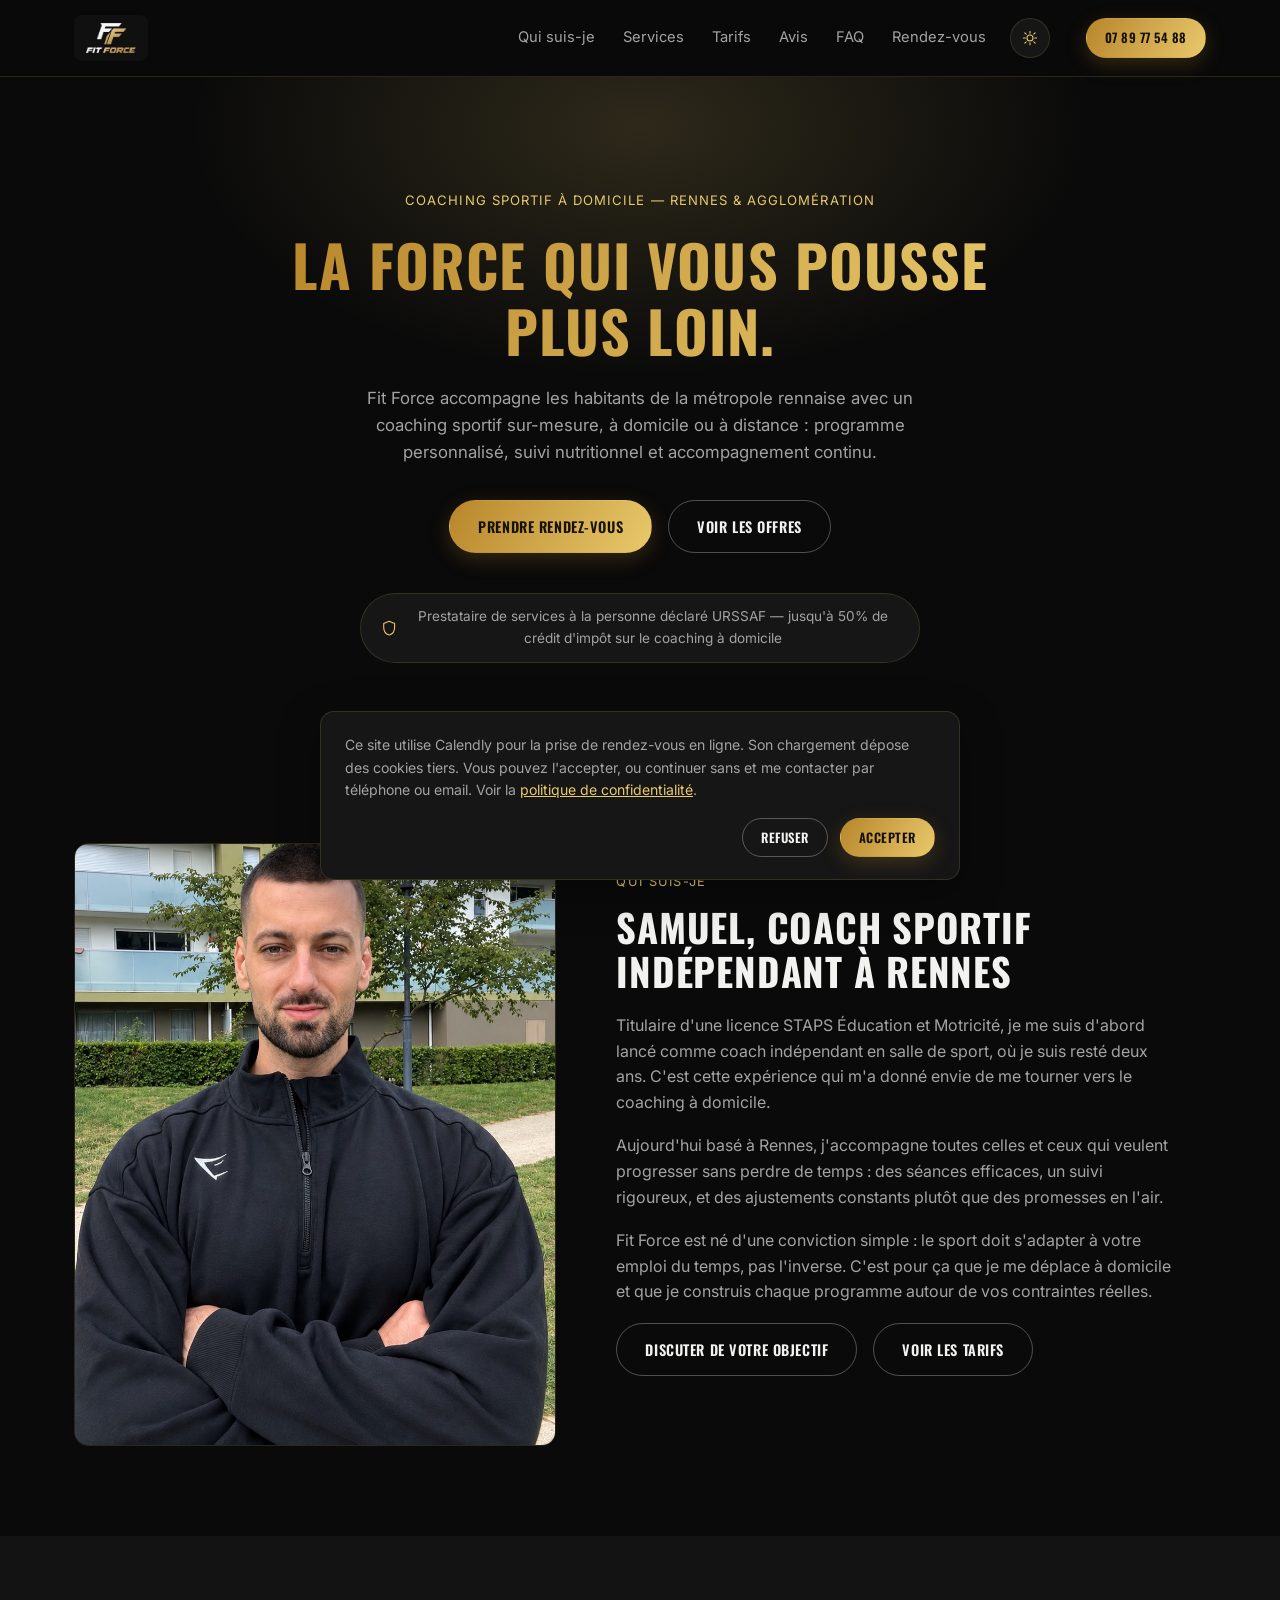
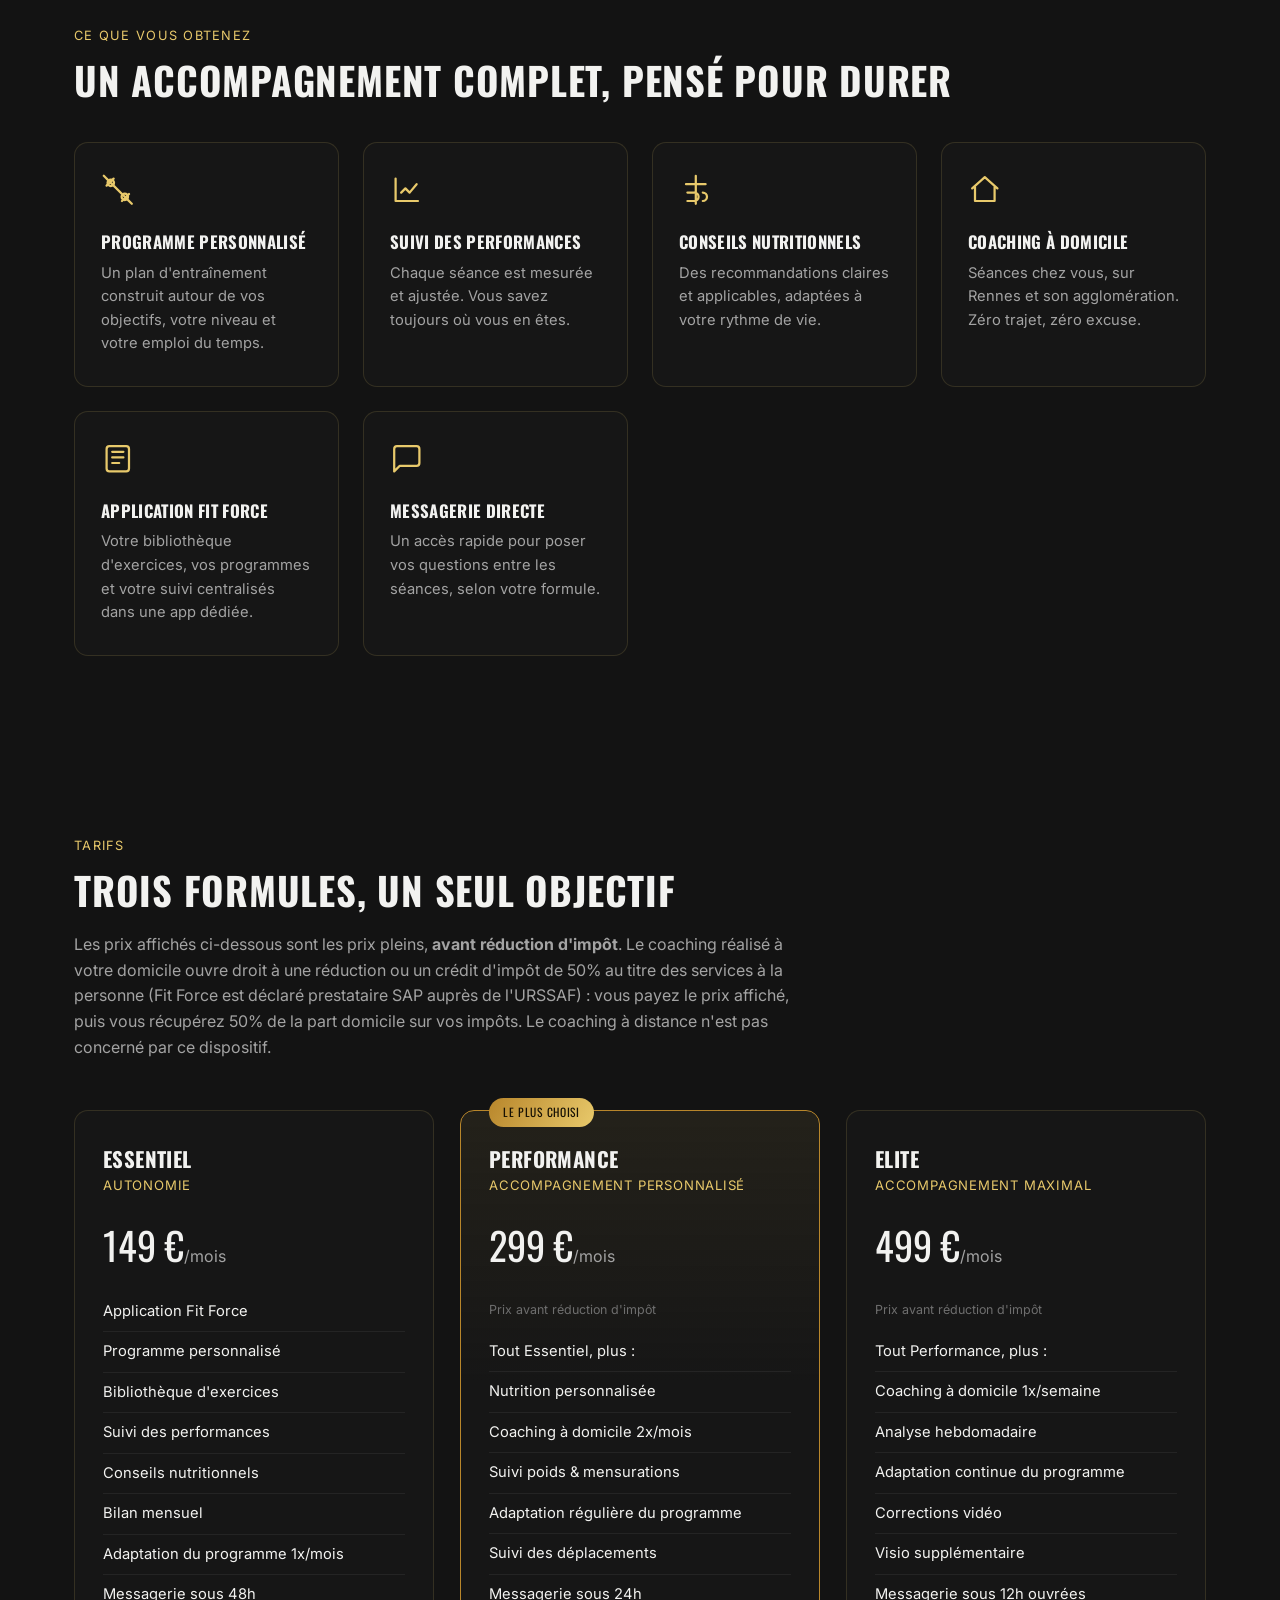
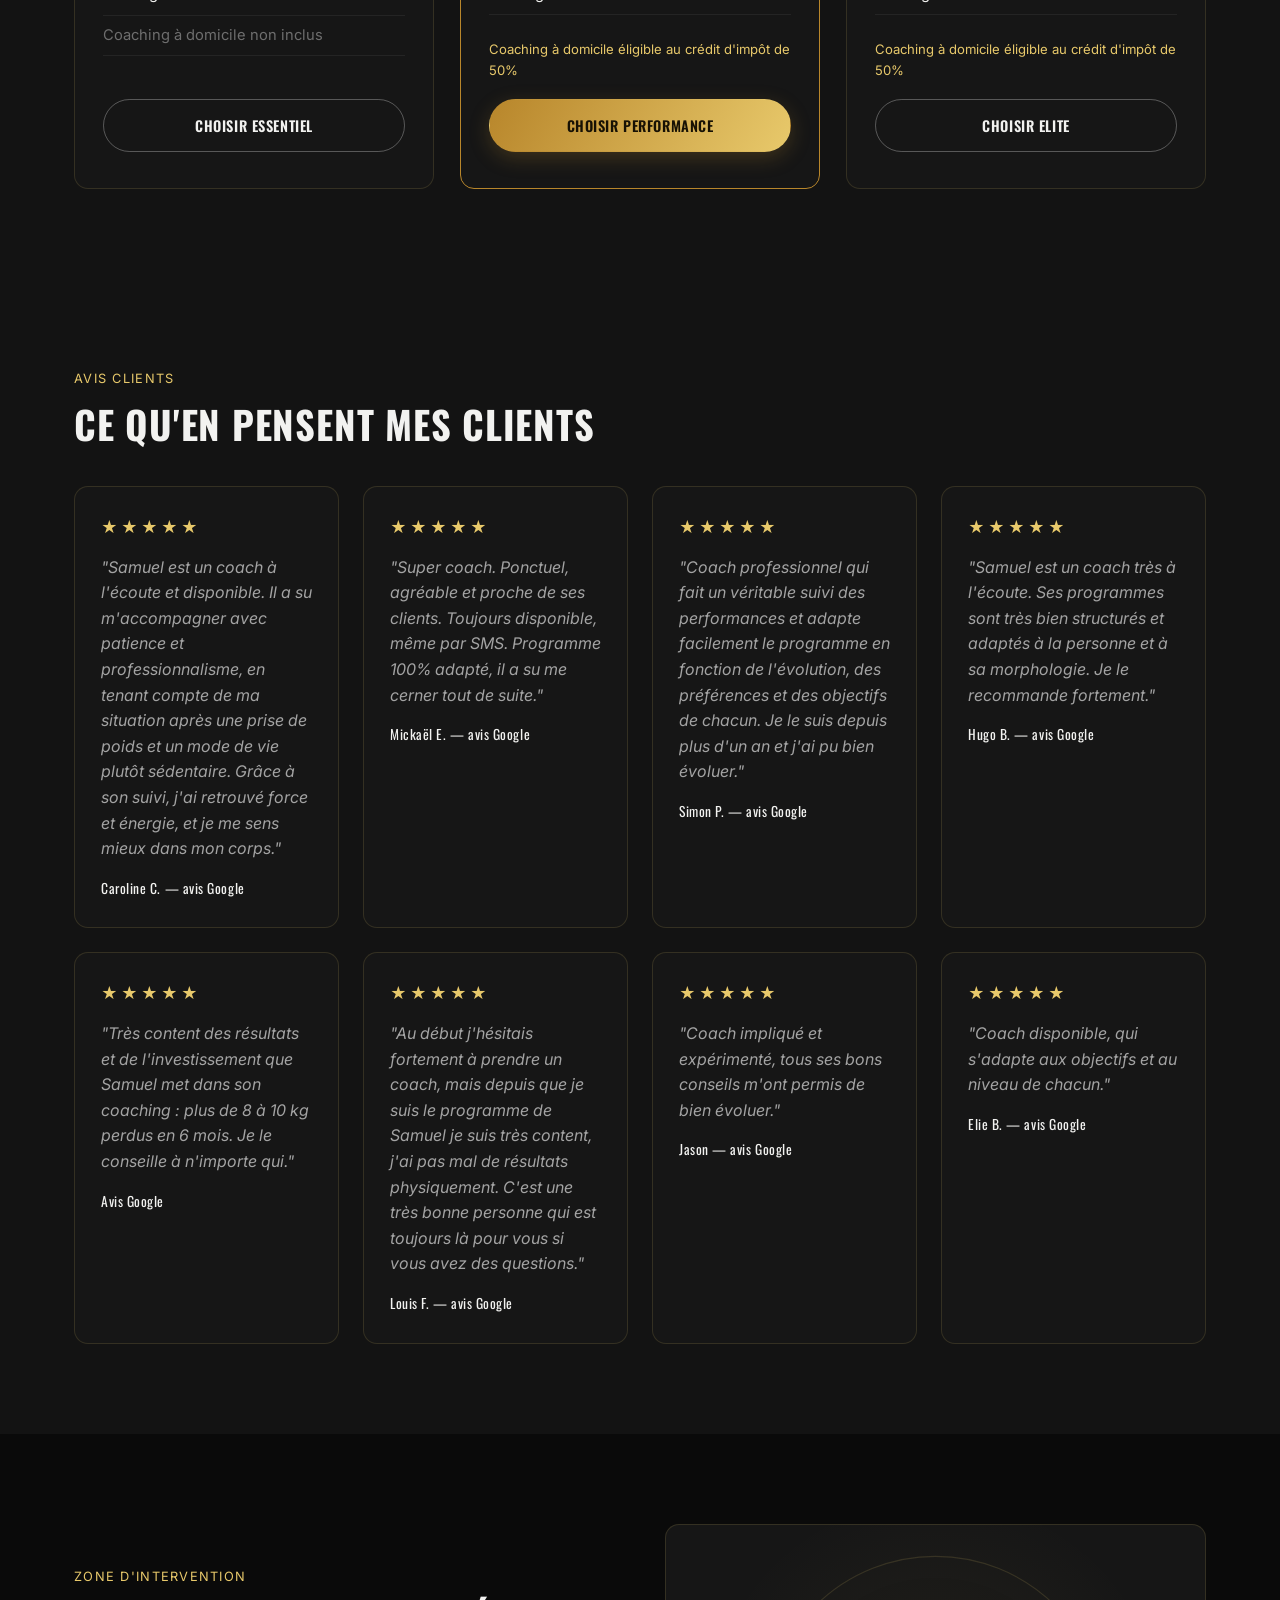
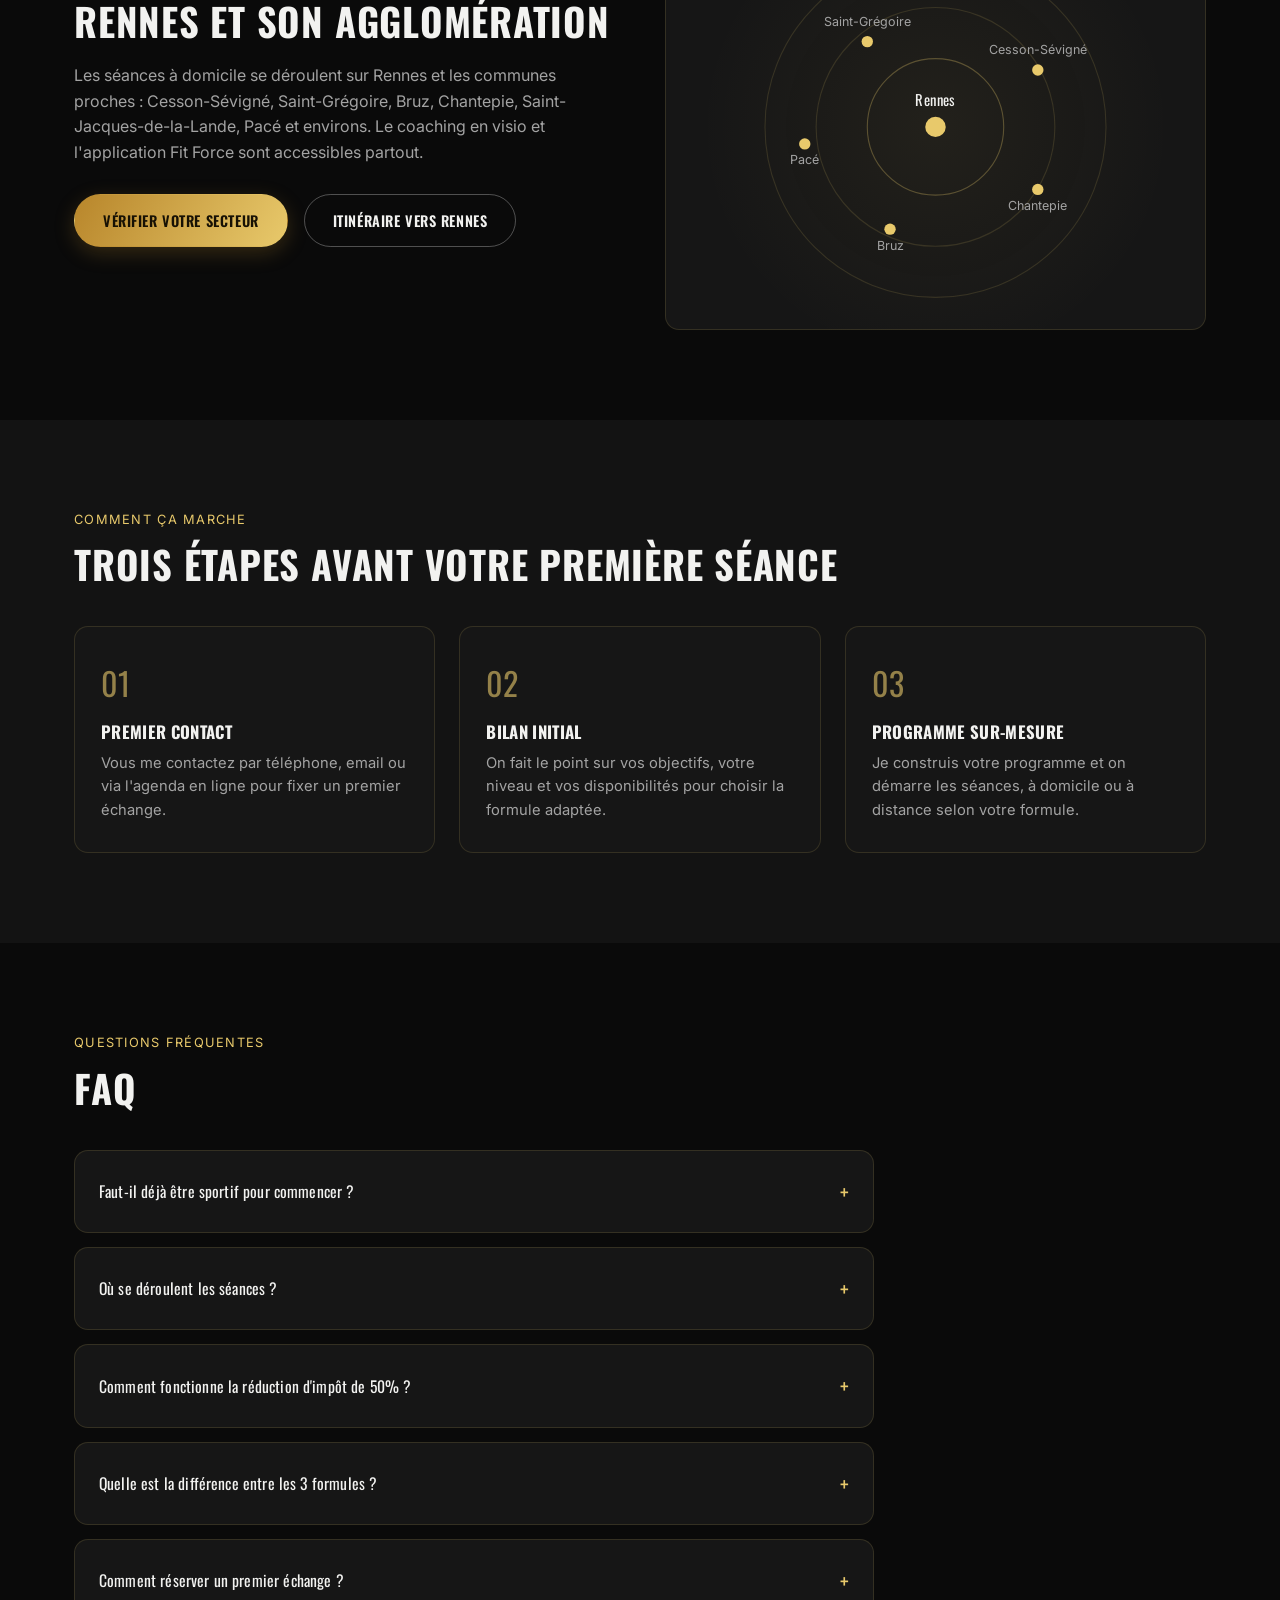
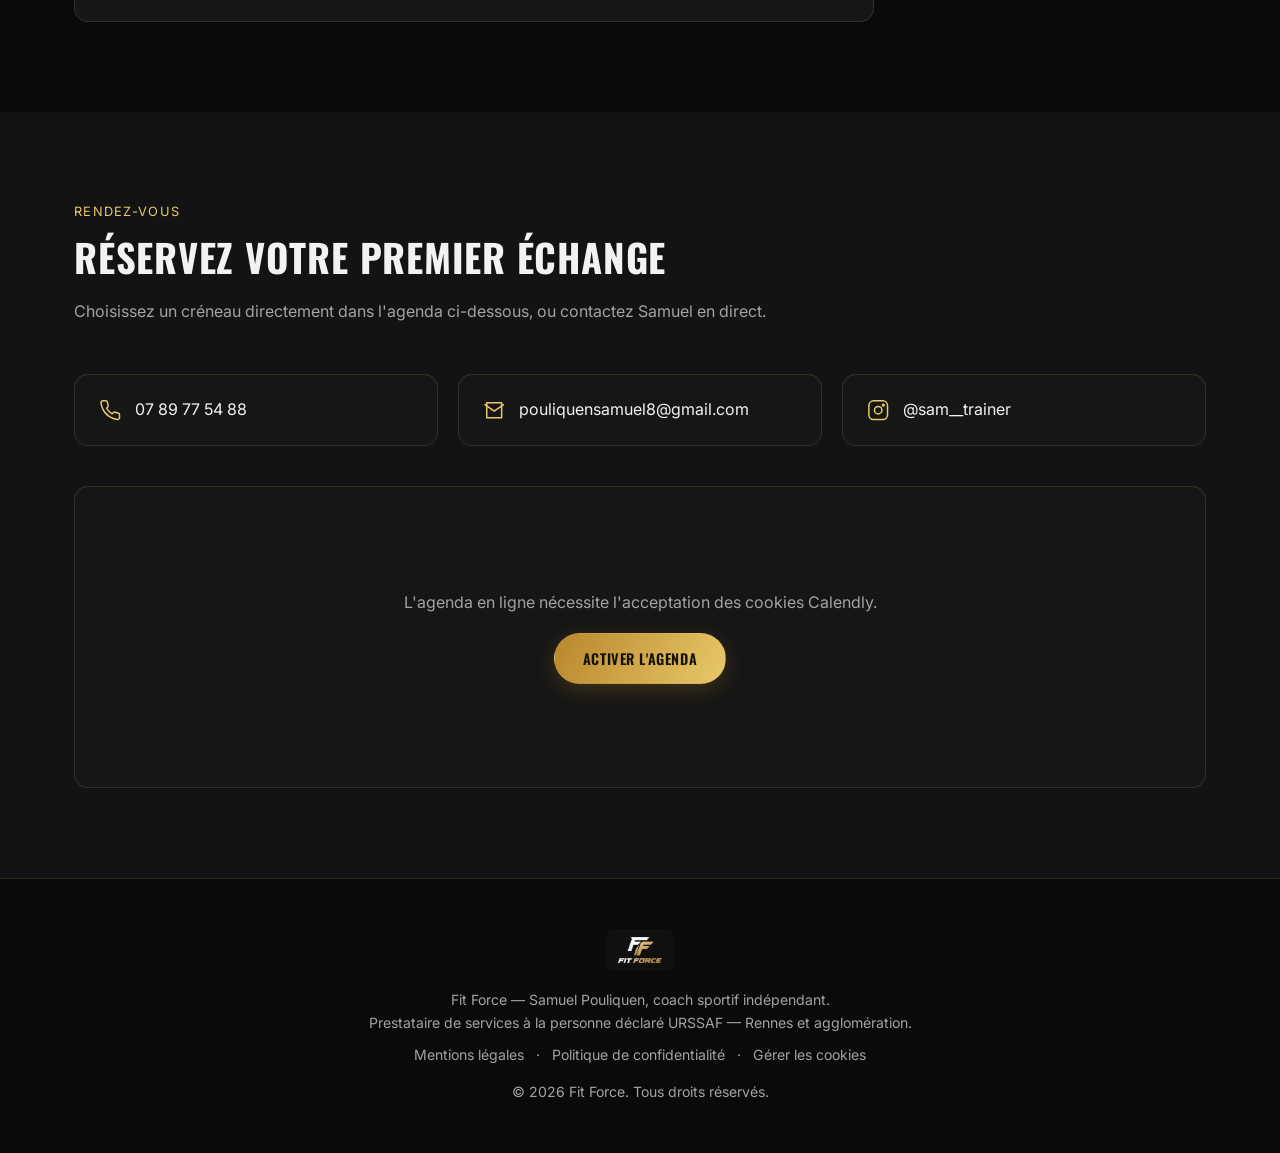
==== commit bbdc916c: "Add SEO/UX polish: 404 page, robots.txt, sitemap, OG images, mobile CTA Co-Authored-By: Claude Sonne" ====
--- a/index.html
+++ b/index.html
@@ -5,6 +5,16 @@
 <meta name="viewport" content="width=device-width, initial-scale=1.0">
 <title>Fit Force — Coaching sportif à domicile à Rennes</title>
 <meta name="description" content="Fit Force, coaching sportif personnalisé à domicile à Rennes et son agglomération. Programmes sur-mesure, suivi nutritionnel, jusqu'à 50% de crédit d'impôt.">
+<link rel="canonical" href="https://pouliquensamuel8-dot.github.io/fitforce/">
+<meta property="og:type" content="website">
+<meta property="og:title" content="Fit Force — Coaching sportif à domicile à Rennes">
+<meta property="og:description" content="Coaching sportif personnalisé à domicile à Rennes et son agglomération. Programmes sur-mesure, jusqu'à 50% de crédit d'impôt.">
+<meta property="og:url" content="https://pouliquensamuel8-dot.github.io/fitforce/">
+<meta property="og:image" content="https://pouliquensamuel8-dot.github.io/fitforce/assets/og-image.jpg">
+<meta name="twitter:card" content="summary_large_image">
+<meta name="twitter:title" content="Fit Force — Coaching sportif à domicile à Rennes">
+<meta name="twitter:description" content="Coaching sportif personnalisé à domicile à Rennes et son agglomération.">
+<meta name="twitter:image" content="https://pouliquensamuel8-dot.github.io/fitforce/assets/og-image.jpg">
 <link rel="preconnect" href="https://fonts.googleapis.com">
 <link rel="preconnect" href="https://fonts.gstatic.com" crossorigin>
 <link href="https://fonts.googleapis.com/css2?family=Oswald:wght@500;600;700&family=Inter:wght@400;500;600;700&display=swap" rel="stylesheet">
@@ -109,7 +119,10 @@
           temps, pas l'inverse. C'est pour ça que je me déplace à domicile et que je construis
           chaque programme autour de vos contraintes réelles.
         </p>
-        <a href="#rdv" class="btn btn-outline">Discuter de votre objectif</a>
+        <div class="hero-actions" style="justify-content:flex-start;">
+          <a href="#rdv" class="btn btn-outline">Discuter de votre objectif</a>
+          <a href="#tarifs" class="btn btn-outline">Voir les tarifs</a>
+        </div>
       </div>
     </div>
   </section>
@@ -289,7 +302,10 @@
           Saint-Grégoire, Bruz, Chantepie, Saint-Jacques-de-la-Lande, Pacé et environs. Le coaching
           en visio et l'application Fit Force sont accessibles partout.
         </p>
-        <a href="#rdv" class="btn btn-gold">Vérifier votre secteur</a>
+        <div class="hero-actions" style="justify-content:flex-start;">
+          <a href="#rdv" class="btn btn-gold">Vérifier votre secteur</a>
+          <a href="https://www.google.com/maps/dir/?api=1&destination=Rennes" target="_blank" rel="noopener" class="btn btn-outline">Itinéraire vers Rennes</a>
+        </div>
       </div>
       <div class="zone-map reveal">
         <svg viewBox="0 0 420 320" class="zone-svg" role="img" aria-label="Carte stylisée de la zone d'intervention Fit Force autour de Rennes">
@@ -428,6 +444,14 @@
 
 </main>
 
+<div class="mobile-cta">
+  <a href="tel:0789775488" class="btn btn-outline btn-block">
+    <svg viewBox="0 0 24 24" class="icon"><path d="M22 16.92v3a2 2 0 01-2.18 2 19.79 19.79 0 01-8.63-3.07 19.5 19.5 0 01-6-6 19.79 19.79 0 01-3.07-8.67A2 2 0 014.11 2h3a2 2 0 012 1.72c.13.97.36 1.92.68 2.83a2 2 0 01-.45 2.11L8.09 9.91a16 16 0 006 6l1.25-1.25a2 2 0 012.11-.45c.91.32 1.86.55 2.83.68A2 2 0 0122 16.92z"/></svg>
+    Appeler
+  </a>
+  <a href="#rdv" class="btn btn-gold btn-block">Rendez-vous</a>
+</div>
+
 <footer class="site-footer">
   <div class="container footer-inner">
     <span class="brand-chip footer-chip"><img src="assets/logo.png" alt="Fit Force" class="footer-logo"></span>
--- a/css/style.css
+++ b/css/style.css
@@ -552,6 +552,17 @@
 .faq-item[open] summary::after { transform: rotate(45deg); }
 .faq-item p { color: var(--gray); font-size: 0.92rem; padding-bottom: 20px; }
 
+/* 404 */
+.not-found { padding: 140px 0; text-align: center; }
+.not-found .container { max-width: 640px; }
+.not-found-links {
+  display: flex;
+  gap: 16px;
+  justify-content: center;
+  flex-wrap: wrap;
+  margin-top: 30px;
+}
+
 /* Legal pages */
 .legal-content h2 { margin-bottom: 30px; }
 .legal-content h3 {
@@ -626,6 +637,23 @@
   .about-grid { grid-template-columns: 1fr; }
   .photo-placeholder { max-width: 360px; margin: 0 auto; }
 }
+
+/* Mobile sticky CTA bar */
+.mobile-cta {
+  display: none;
+  position: fixed;
+  left: 0;
+  right: 0;
+  bottom: 0;
+  z-index: 90;
+  gap: 10px;
+  padding: 12px 16px;
+  padding-bottom: calc(12px + env(safe-area-inset-bottom, 0px));
+  background: var(--header-bg);
+  backdrop-filter: blur(10px);
+  border-top: 1px solid var(--border);
+}
+.mobile-cta .icon { width: 1.1em; height: 1.1em; }
 
 @media (max-width: 760px) {
   .main-nav {
@@ -645,4 +673,7 @@
   .header-cta { display: none; }
   .nav-toggle { display: flex; }
   .price-card-featured { transform: none; }
-}
+  .mobile-cta { display: flex; }
+  body { padding-bottom: 72px; }
+  .cookie-banner { bottom: calc(72px + env(safe-area-inset-bottom, 0px) + 10px); }
+}
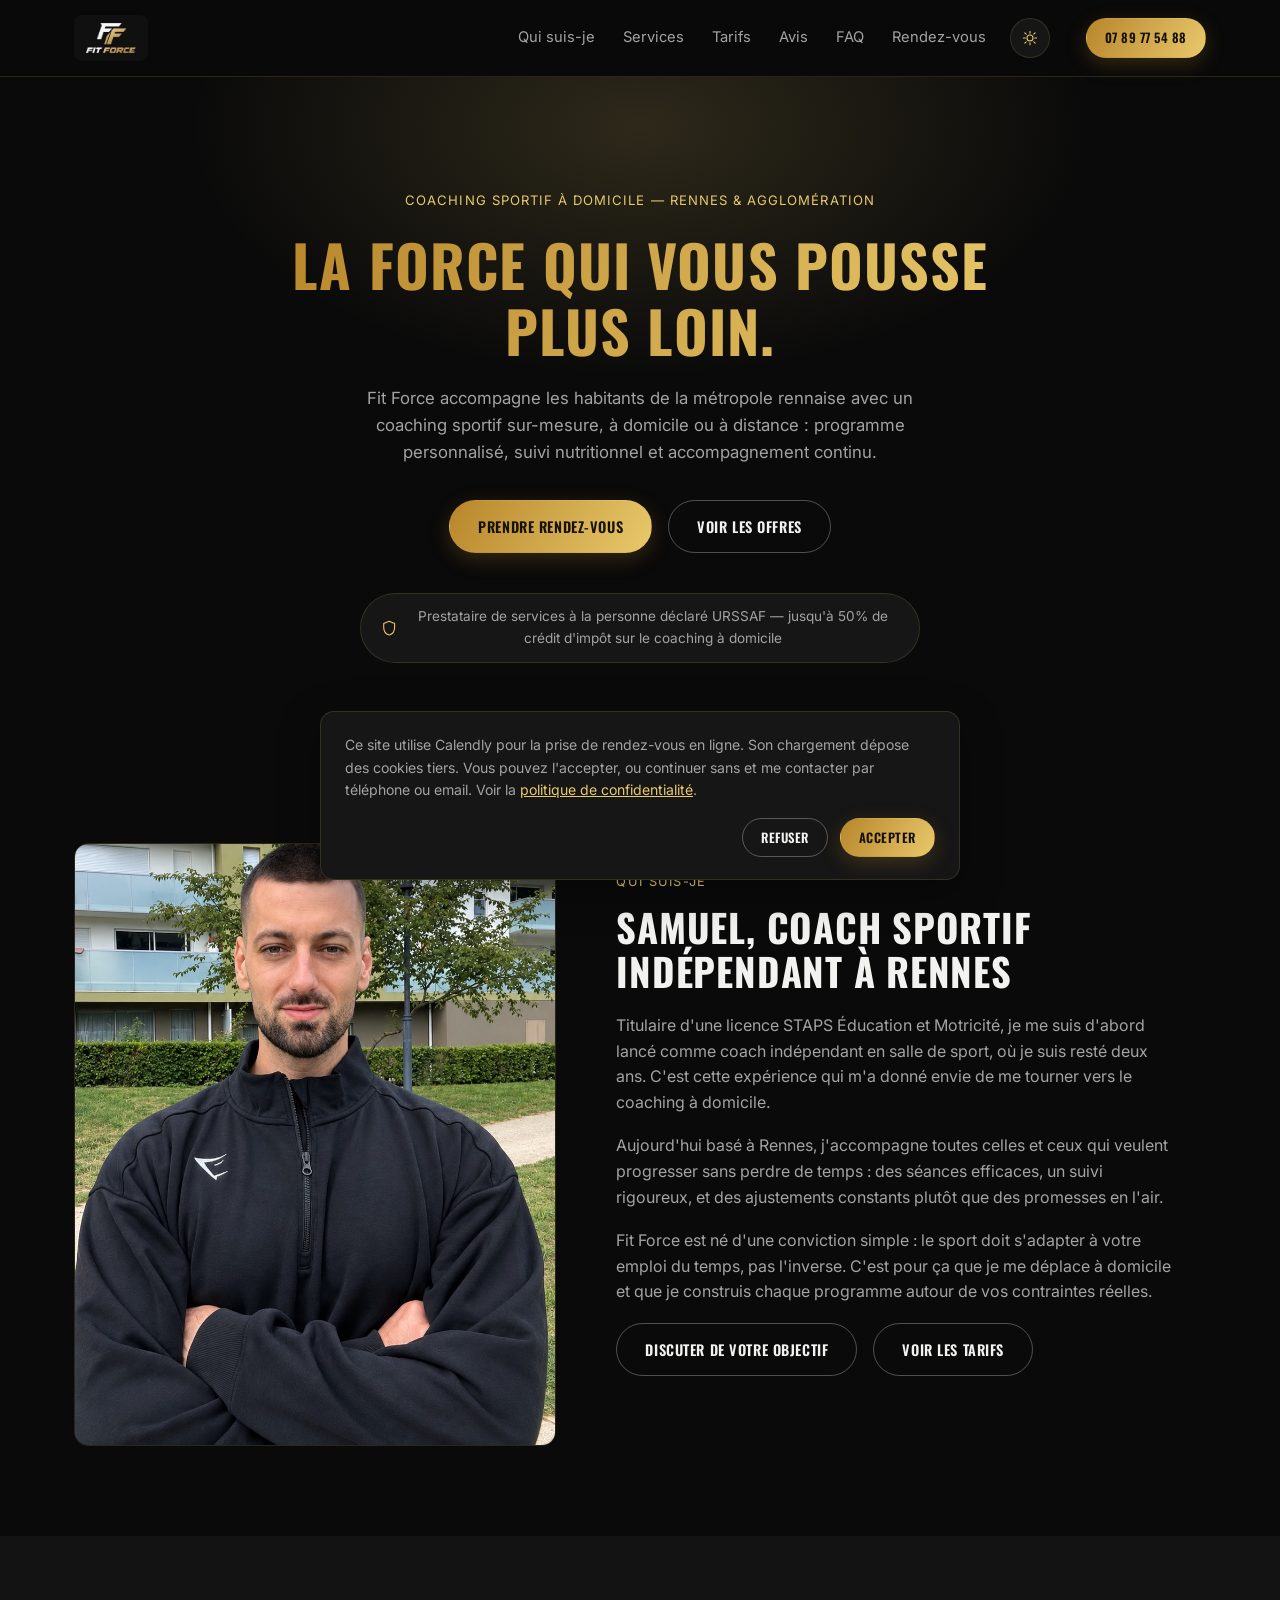
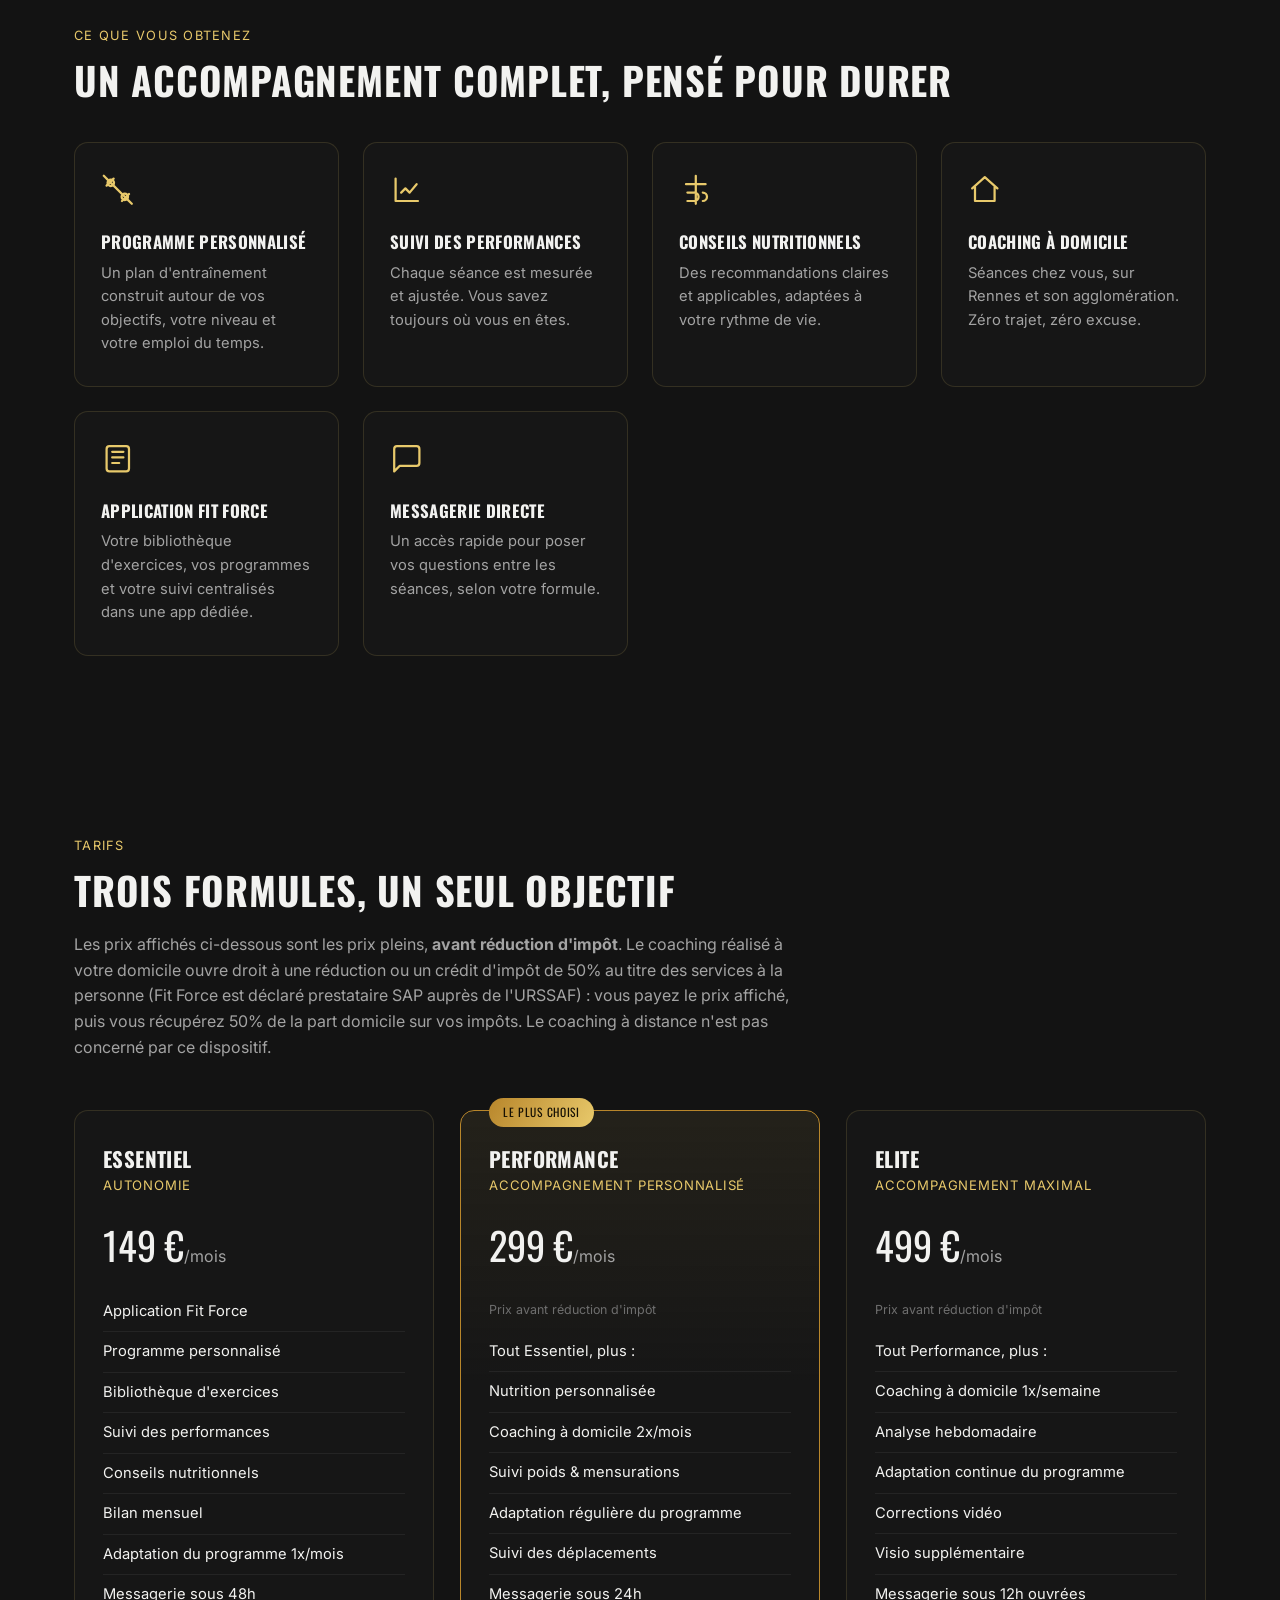
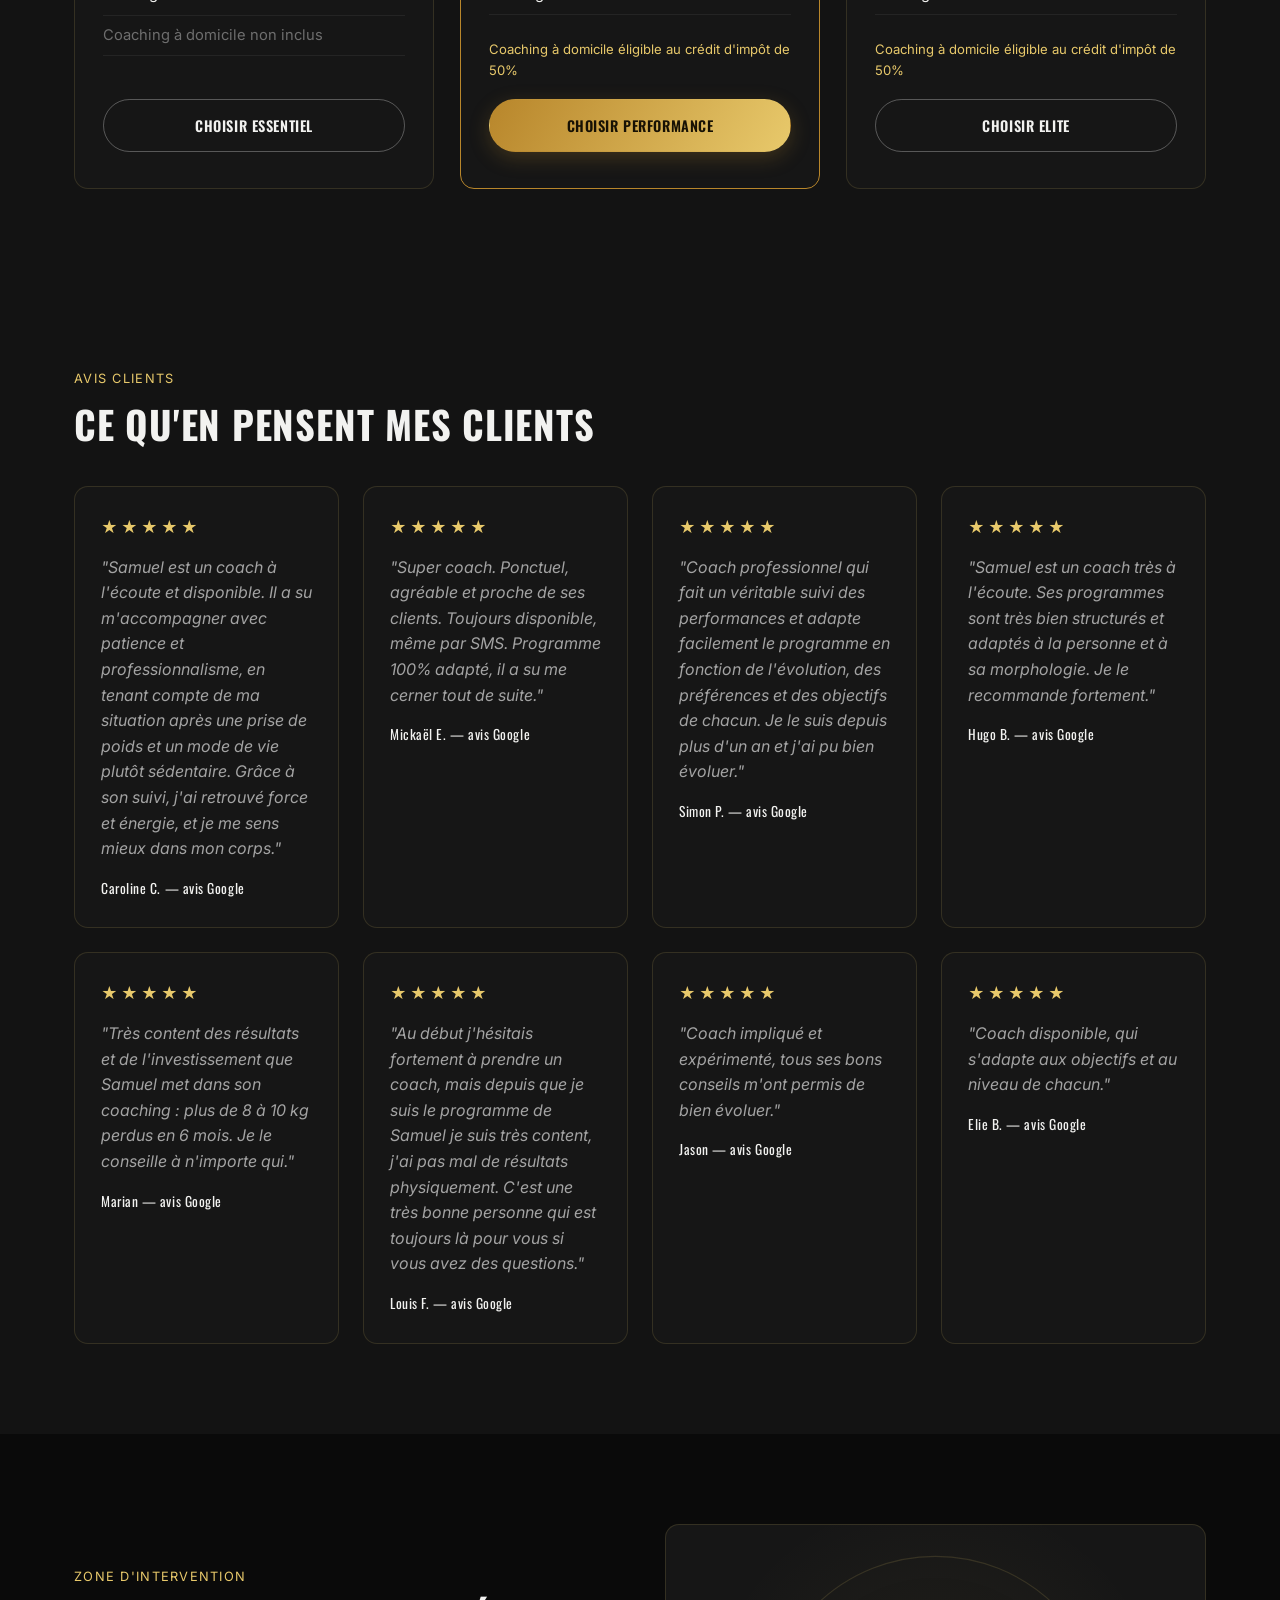
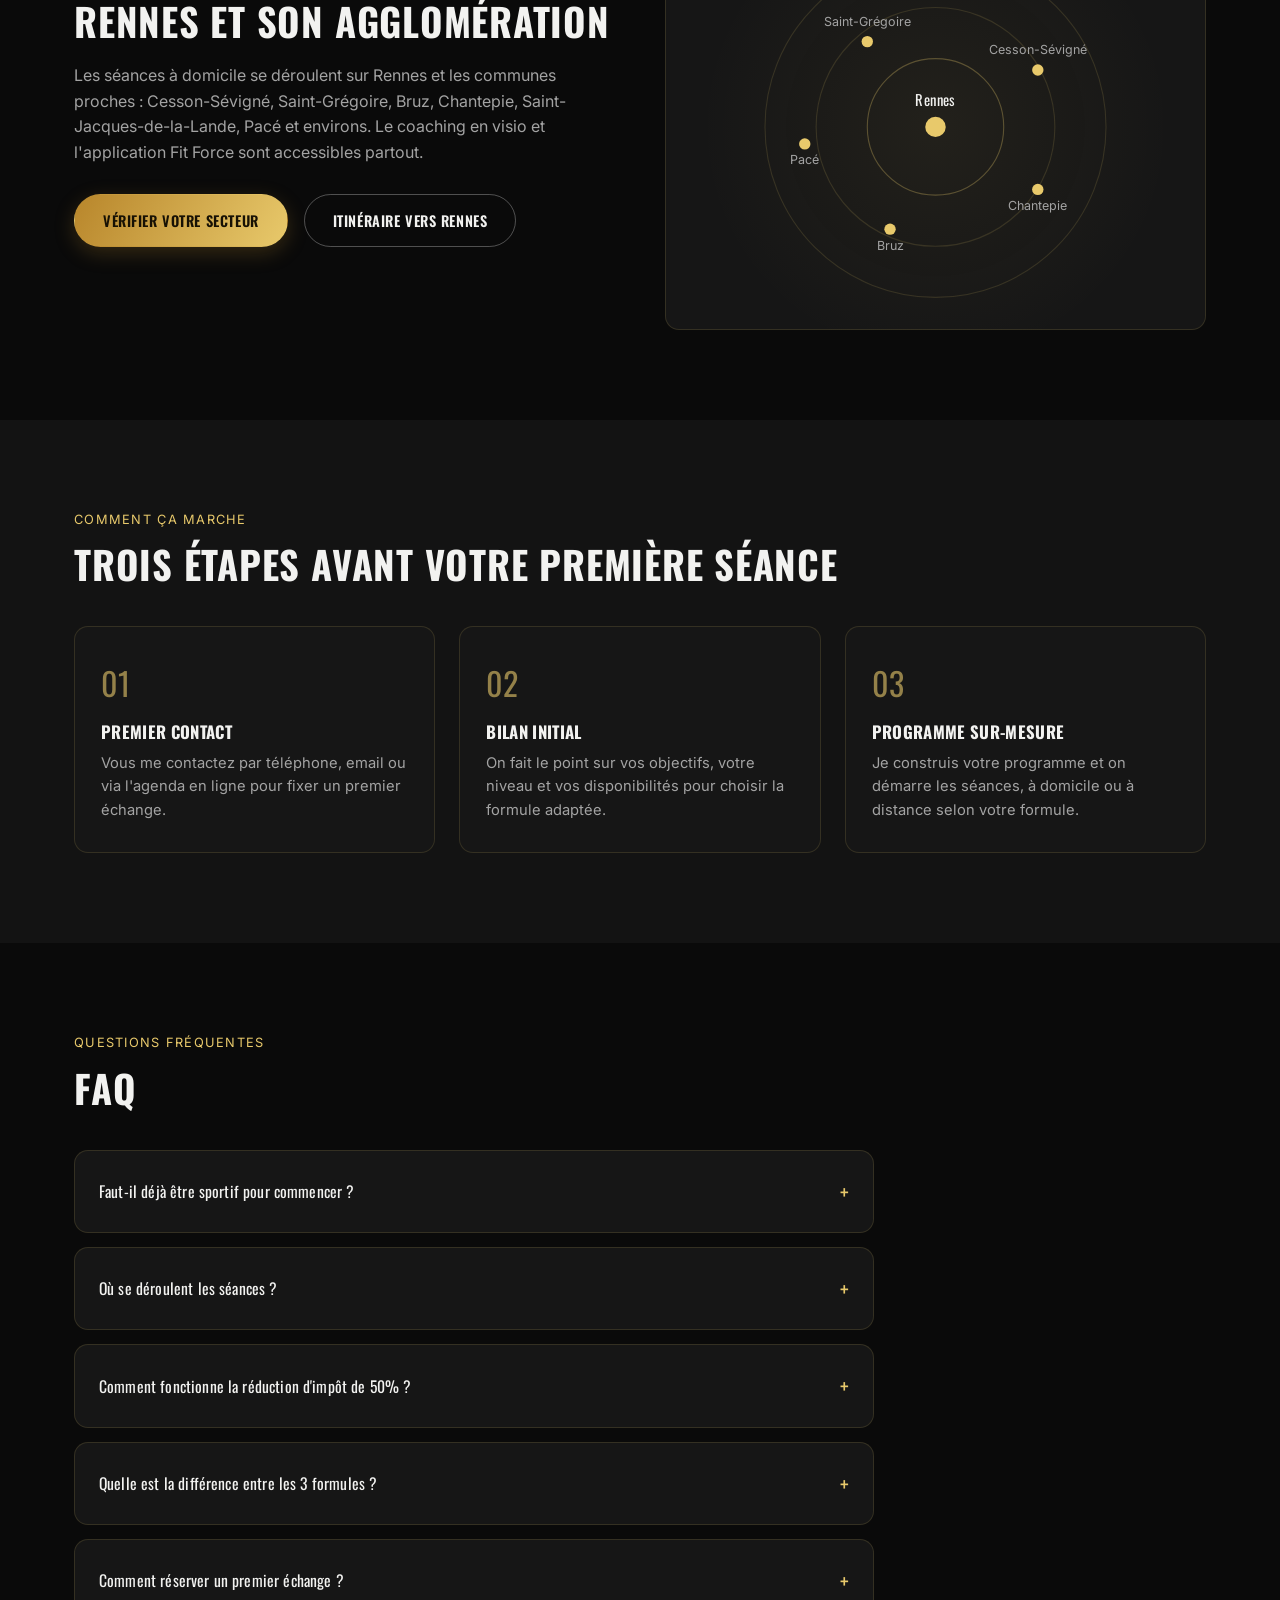
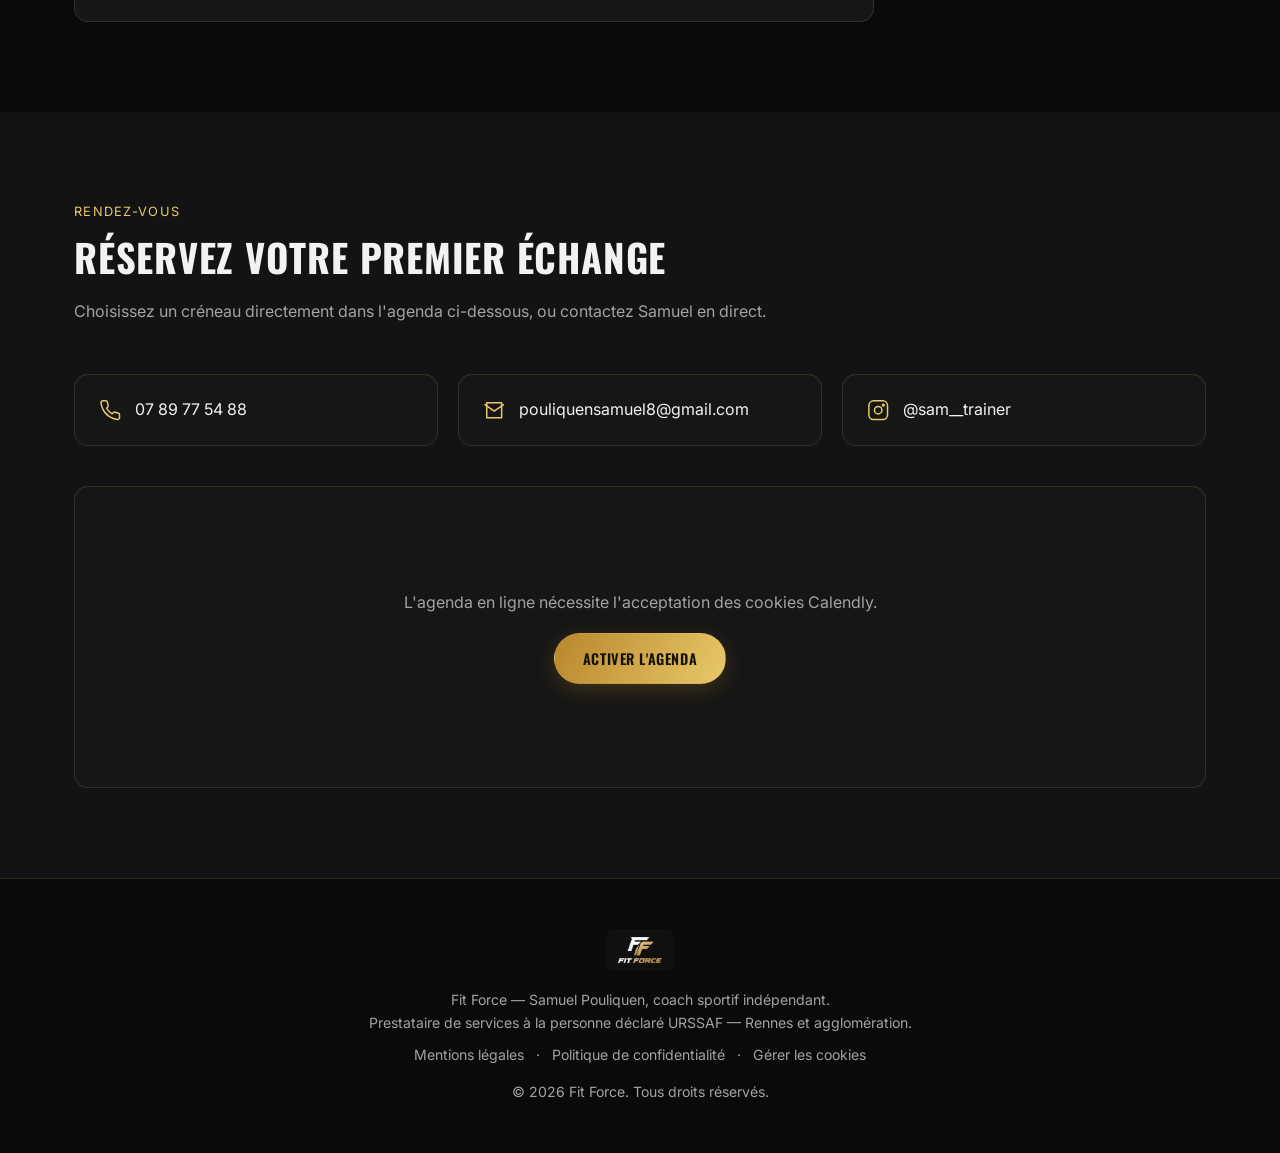
==== commit 5f0aedb1: "Ajoute le nom de Marian sur son avis Google Co-Authored-By: Claude Opus 5.5 <noreply@anthropic.com> " ====
--- a/index.html
+++ b/index.html
@@ -270,7 +270,7 @@
         <div class="review-card reveal">
           <div class="review-stars">★★★★★</div>
           <p class="review-quote">"Très content des résultats et de l'investissement que Samuel met dans son coaching : plus de 8 à 10 kg perdus en 6 mois. Je le conseille à n'importe qui."</p>
-          <p class="review-author">Avis Google</p>
+          <p class="review-author">Marian — avis Google</p>
         </div>
         <div class="review-card reveal">
           <div class="review-stars">★★★★★</div>
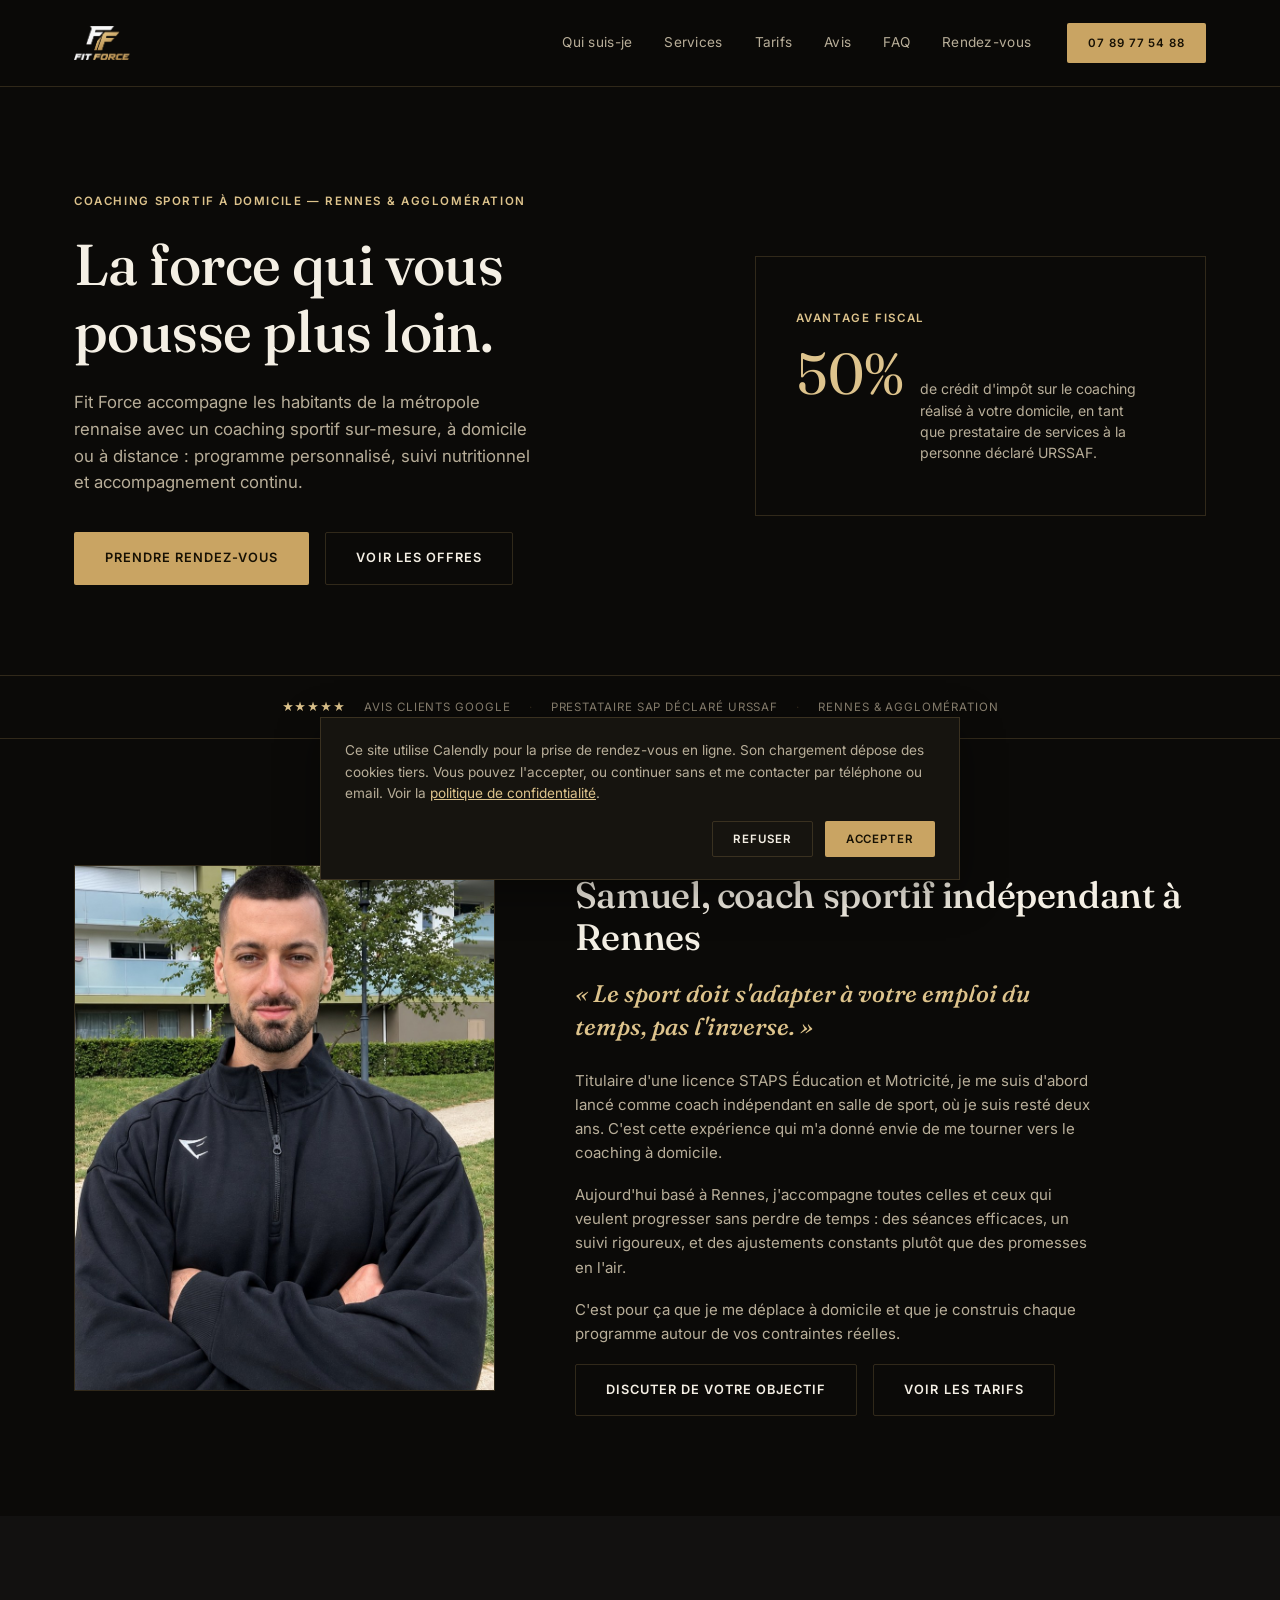
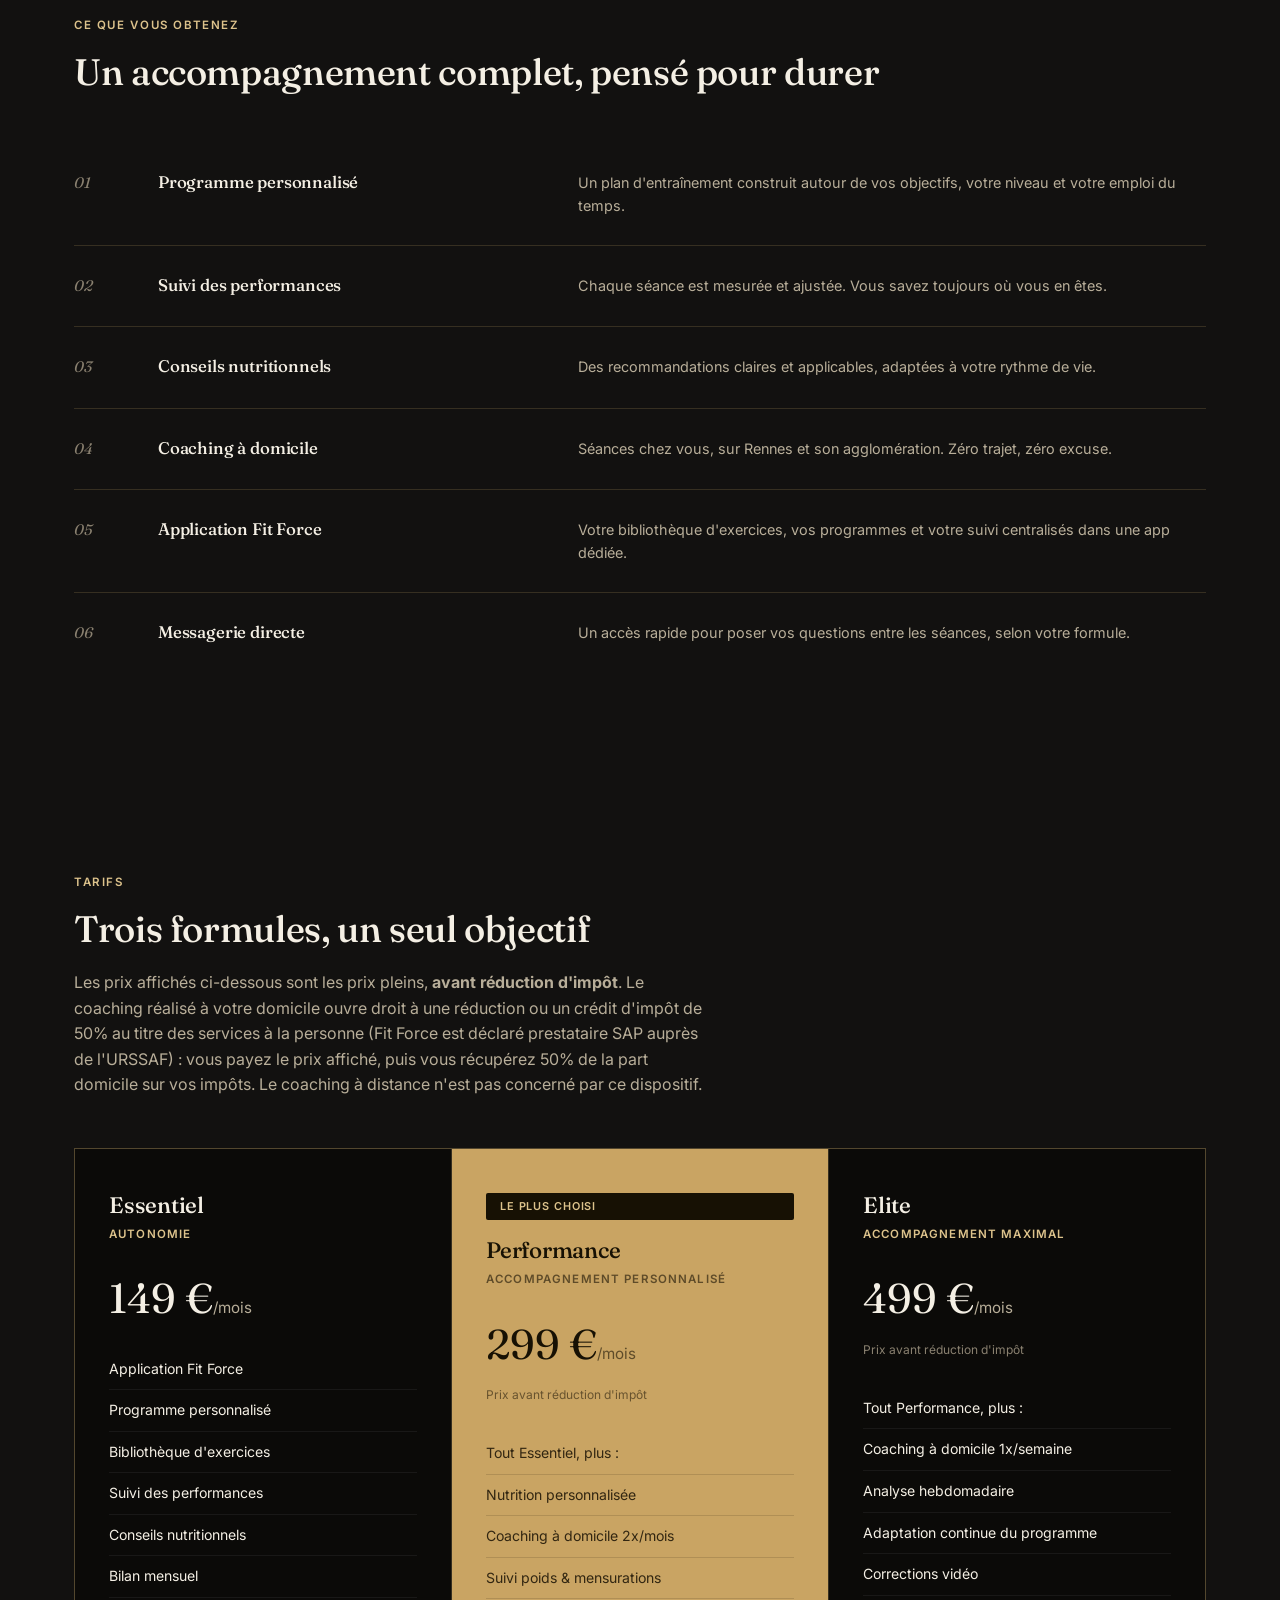
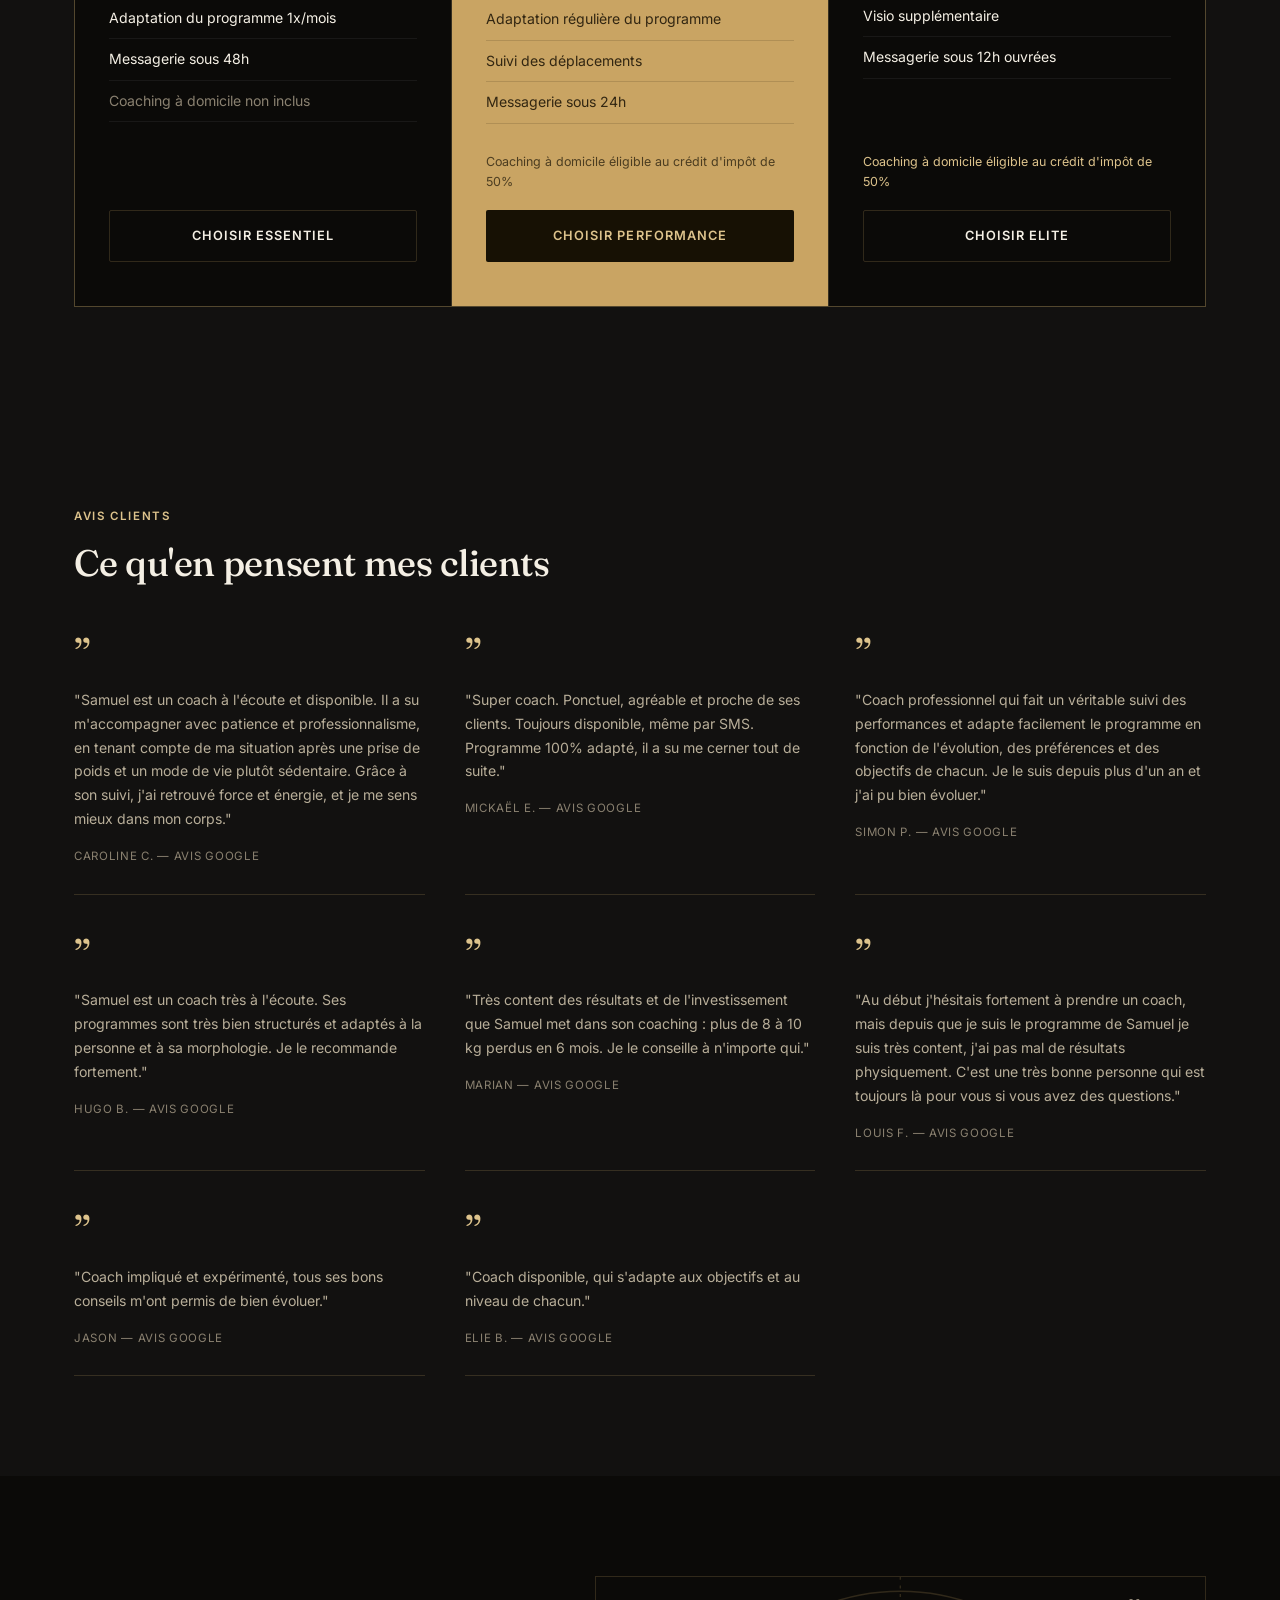
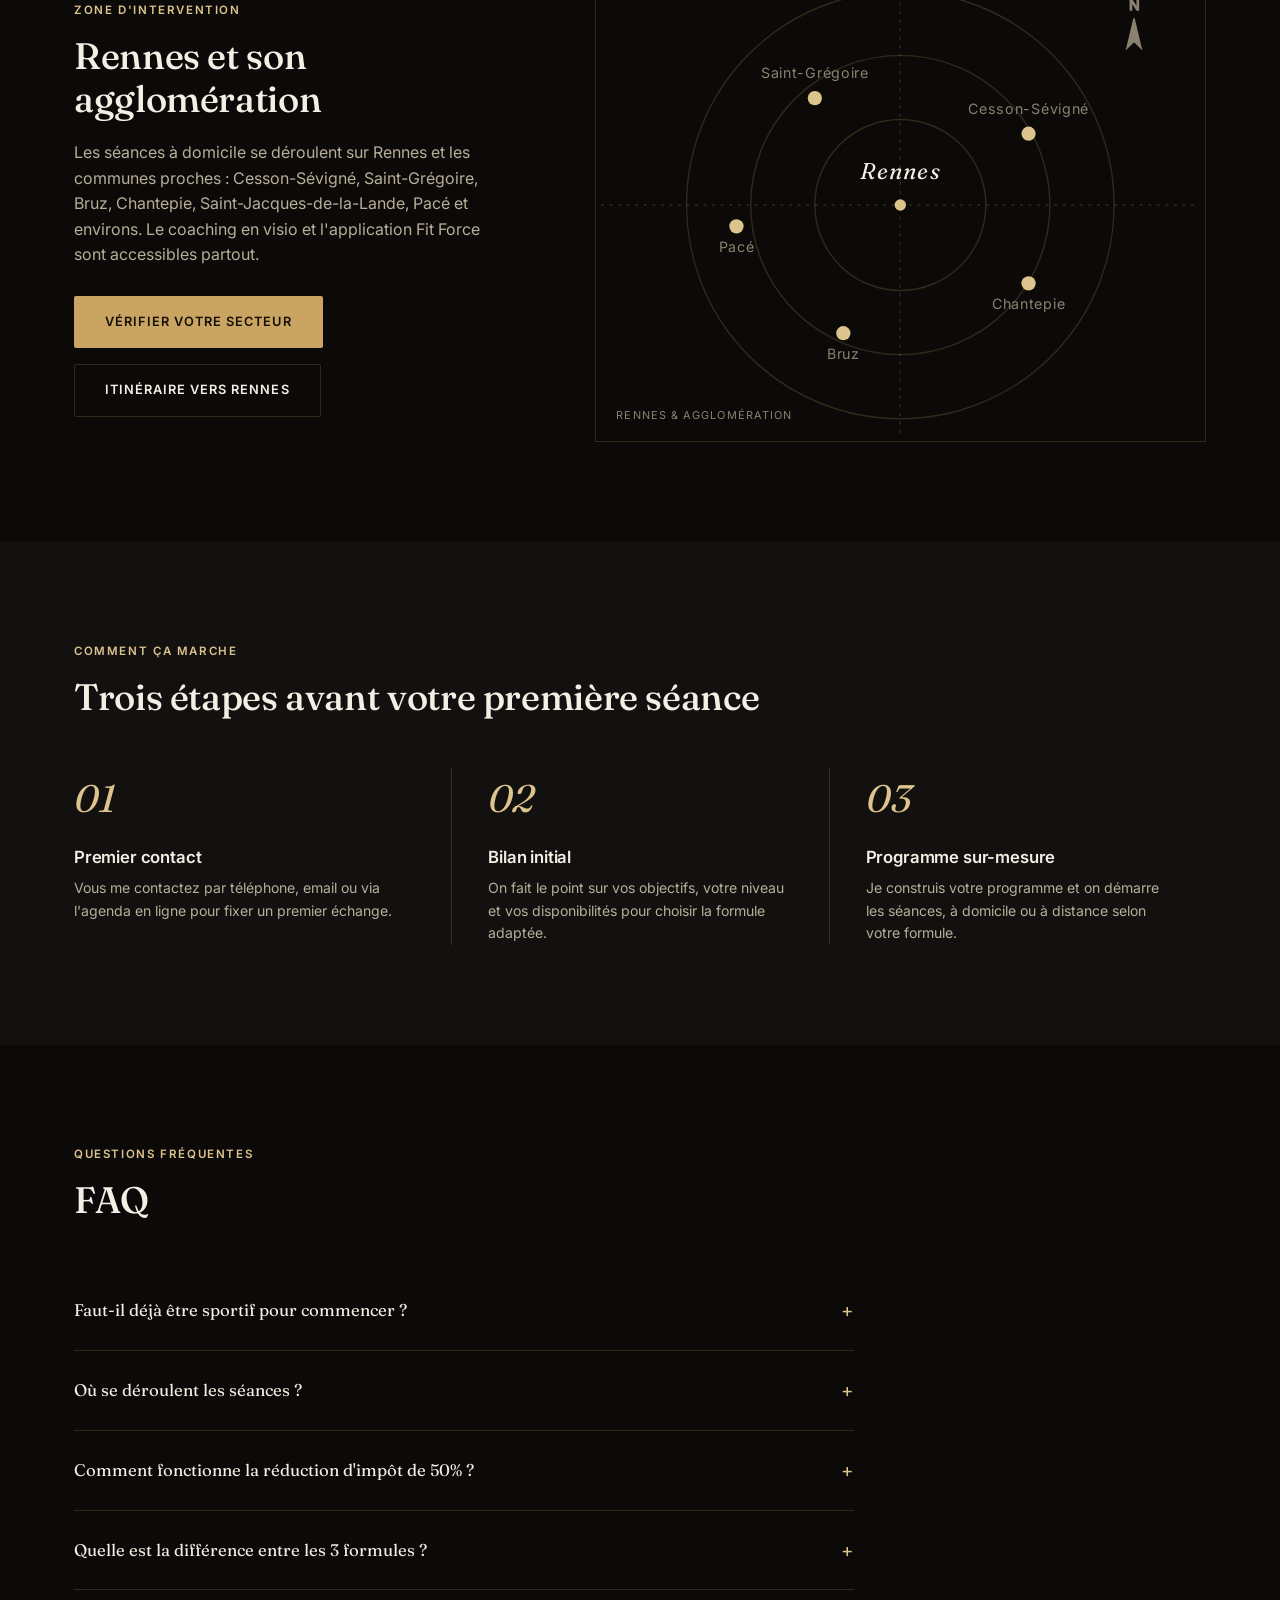
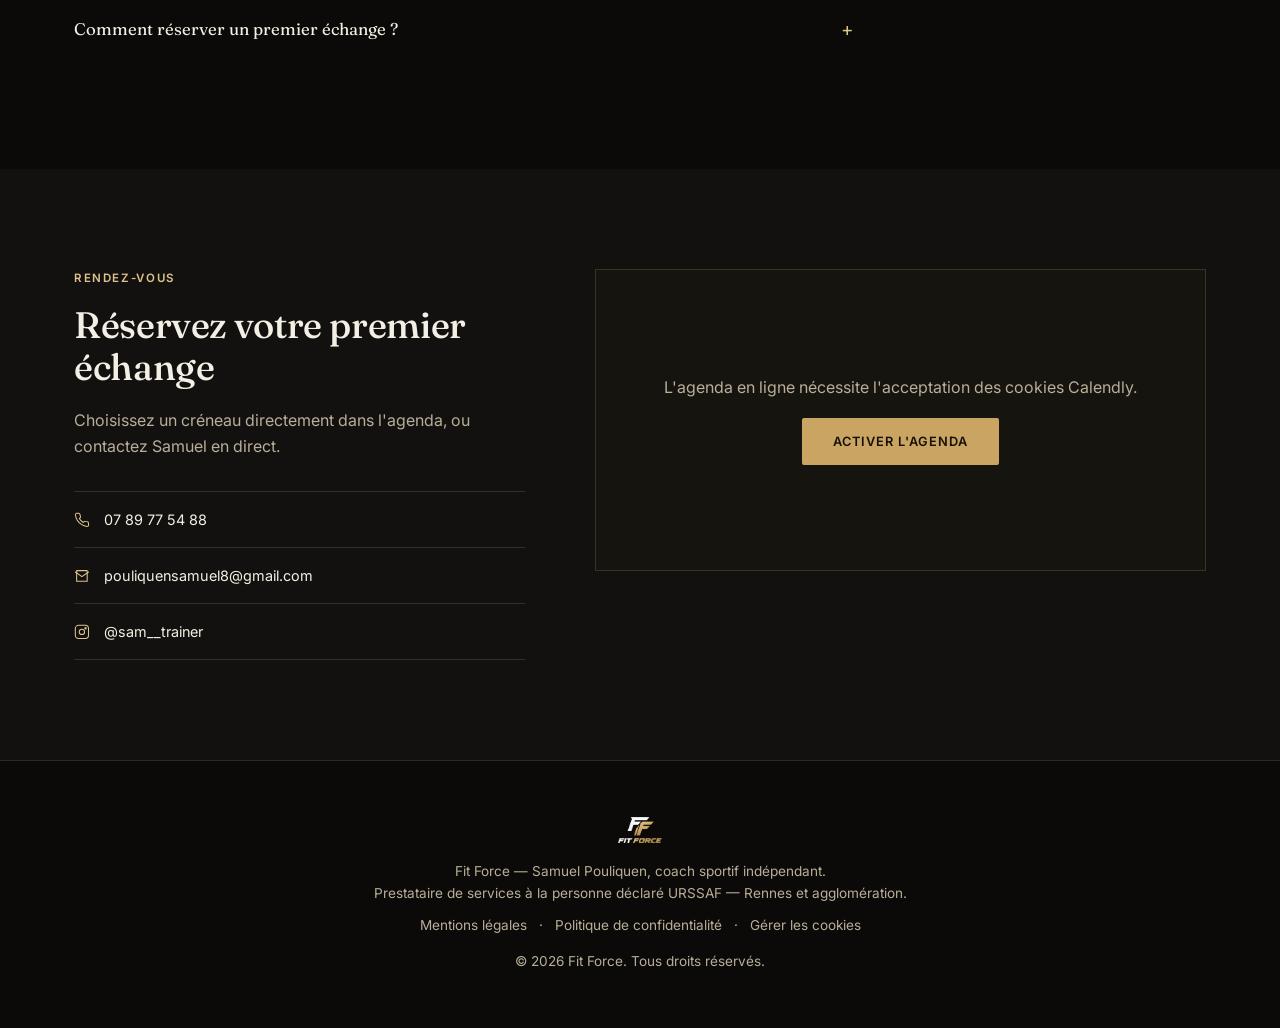
==== commit 8f847942: "Refonte visuelle premium : typographie Fraunces, palette or/noir épurée, thème sombre uniquement Rem" ====
--- a/index.html
+++ b/index.html
@@ -17,7 +17,7 @@
 <meta name="twitter:image" content="https://pouliquensamuel8-dot.github.io/fitforce/assets/og-image.jpg">
 <link rel="preconnect" href="https://fonts.googleapis.com">
 <link rel="preconnect" href="https://fonts.gstatic.com" crossorigin>
-<link href="https://fonts.googleapis.com/css2?family=Oswald:wght@500;600;700&family=Inter:wght@400;500;600;700&display=swap" rel="stylesheet">
+<link href="https://fonts.googleapis.com/css2?family=Fraunces:ital,wght@0,400;0,500;0,600;1,500;1,600&family=Inter:wght@400;500;600;700&display=swap" rel="stylesheet">
 <link rel="stylesheet" href="css/style.css">
 <link href="https://assets.calendly.com/assets/external/widget.css" rel="stylesheet">
 <script type="application/ld+json">
@@ -38,19 +38,13 @@
   "sameAs": ["https://instagram.com/sam__trainer"]
 }
 </script>
-<script>
-try {
-  const saved = localStorage.getItem('ff-theme');
-  if (saved) document.documentElement.setAttribute('data-theme', saved);
-} catch (e) {}
-</script>
 </head>
 <body>
 
 <header class="site-header" id="header">
   <div class="container header-inner">
     <a href="#top" class="brand">
-      <span class="brand-chip"><img src="assets/logo.png" alt="Fit Force" class="brand-logo"></span>
+      <img src="assets/logo.png" alt="Fit Force" class="brand-logo">
     </a>
     <nav class="main-nav" id="main-nav">
       <a href="#apropos">Qui suis-je</a>
@@ -60,10 +54,6 @@
       <a href="#faq">FAQ</a>
       <a href="#rdv">Rendez-vous</a>
     </nav>
-    <button class="theme-toggle" id="theme-toggle" aria-label="Changer de thème">
-      <svg viewBox="0 0 24 24" class="icon icon-sun"><circle cx="12" cy="12" r="4.5"/><path d="M12 2v3M12 19v3M4.2 4.2l2.1 2.1M17.7 17.7l2.1 2.1M2 12h3M19 12h3M4.2 19.8l2.1-2.1M17.7 6.3l2.1-2.1"/></svg>
-      <svg viewBox="0 0 24 24" class="icon icon-moon"><path d="M21 12.8A9 9 0 1111.2 3 7 7 0 0021 12.8z"/></svg>
-    </button>
     <a href="tel:0789775488" class="btn btn-gold btn-small header-cta">07 89 77 54 88</a>
     <button class="nav-toggle" id="nav-toggle" aria-label="Menu">
       <span></span><span></span><span></span>
@@ -77,23 +67,37 @@
   <section class="hero">
     <div class="hero-glow"></div>
     <div class="container hero-inner">
-      <span class="eyebrow reveal">Coaching sportif à domicile — Rennes &amp; agglomération</span>
-      <h1 class="reveal">La force qui vous pousse plus loin.</h1>
-      <p class="hero-text reveal">
-        Fit Force accompagne les habitants de la métropole rennaise avec un coaching sportif
-        sur-mesure, à domicile ou à distance : programme personnalisé, suivi nutritionnel et
-        accompagnement continu.
-      </p>
-      <div class="hero-actions reveal">
-        <a href="#rdv" class="btn btn-gold">Prendre rendez-vous</a>
-        <a href="#tarifs" class="btn btn-outline">Voir les offres</a>
-      </div>
-      <div class="hero-badge reveal">
-        <svg viewBox="0 0 24 24" class="icon"><path d="M12 2L4 5v6c0 5.25 3.4 9.74 8 11 4.6-1.26 8-5.75 8-11V5l-8-3z"/></svg>
-        Prestataire de services à la personne déclaré URSSAF — jusqu'à 50% de crédit d'impôt sur le coaching à domicile
-      </div>
-    </div>
-  </section>
+      <div class="hero-copy">
+        <span class="eyebrow reveal">Coaching sportif à domicile — Rennes &amp; agglomération</span>
+        <h1 class="reveal">La force qui vous pousse plus loin.</h1>
+        <p class="hero-text reveal">
+          Fit Force accompagne les habitants de la métropole rennaise avec un coaching sportif
+          sur-mesure, à domicile ou à distance : programme personnalisé, suivi nutritionnel et
+          accompagnement continu.
+        </p>
+        <div class="hero-actions reveal">
+          <a href="#rdv" class="btn btn-gold">Prendre rendez-vous</a>
+          <a href="#tarifs" class="btn btn-outline">Voir les offres</a>
+        </div>
+      </div>
+      <div class="hero-stat reveal">
+        <span class="eyebrow">Avantage fiscal</span>
+        <div class="hero-stat-row">
+          <span class="hero-stat-number">50%</span>
+          <span class="hero-stat-text">de crédit d'impôt sur le coaching réalisé à votre domicile, en tant que prestataire de services à la personne déclaré URSSAF.</span>
+        </div>
+      </div>
+    </div>
+  </section>
+
+  <div class="trust-strip">
+    <span class="stars">★★★★★</span>
+    <span>Avis clients Google</span>
+    <span class="sep">·</span>
+    <span>Prestataire SAP déclaré URSSAF</span>
+    <span class="sep">·</span>
+    <span>Rennes &amp; agglomération</span>
+  </div>
 
   <!-- A PROPOS -->
   <section class="section" id="apropos">
@@ -104,6 +108,7 @@
       <div class="reveal">
         <span class="section-tag">Qui suis-je</span>
         <h2>Samuel, coach sportif indépendant à Rennes</h2>
+        <p class="about-quote">« Le sport doit s'adapter à votre emploi du temps, pas l'inverse. »</p>
         <p class="about-text">
           Titulaire d'une licence STAPS Éducation et Motricité, je me suis d'abord lancé comme
           coach indépendant en salle de sport, où je suis resté deux ans. C'est cette expérience
@@ -115,9 +120,8 @@
           constants plutôt que des promesses en l'air.
         </p>
         <p class="about-text">
-          Fit Force est né d'une conviction simple : le sport doit s'adapter à votre emploi du
-          temps, pas l'inverse. C'est pour ça que je me déplace à domicile et que je construis
-          chaque programme autour de vos contraintes réelles.
+          C'est pour ça que je me déplace à domicile et que je construis chaque programme
+          autour de vos contraintes réelles.
         </p>
         <div class="hero-actions" style="justify-content:flex-start;">
           <a href="#rdv" class="btn btn-outline">Discuter de votre objectif</a>
@@ -132,36 +136,41 @@
     <div class="container">
       <span class="section-tag reveal">Ce que vous obtenez</span>
       <h2 class="reveal">Un accompagnement complet, pensé pour durer</h2>
-      <div class="services-grid">
-        <div class="service-card reveal">
-          <svg viewBox="0 0 24 24" class="icon icon-lg"><path d="M6.5 6.5l11 11M4 4l2 2M18 18l2 2M9 4L4 9M20 15l-5 5M2 2l3 3m14 14l3 3"/><circle cx="7" cy="7" r="2.3"/><circle cx="17" cy="17" r="2.3"/></svg>
-          <h3>Programme personnalisé</h3>
-          <p>Un plan d'entraînement construit autour de vos objectifs, votre niveau et votre emploi du temps.</p>
-        </div>
-        <div class="service-card reveal">
-          <svg viewBox="0 0 24 24" class="icon icon-lg"><path d="M4 4v16h16M8 14l3-3 3 3 5-6"/></svg>
-          <h3>Suivi des performances</h3>
-          <p>Chaque séance est mesurée et ajustée. Vous savez toujours où vous en êtes.</p>
-        </div>
-        <div class="service-card reveal">
-          <svg viewBox="0 0 24 24" class="icon icon-lg"><path d="M12 2v20M5 8h14M6 14h5a3 3 0 010 6H6M17 14a3 3 0 010 6"/></svg>
-          <h3>Conseils nutritionnels</h3>
-          <p>Des recommandations claires et applicables, adaptées à votre rythme de vie.</p>
-        </div>
-        <div class="service-card reveal">
-          <svg viewBox="0 0 24 24" class="icon icon-lg"><path d="M3 11l9-8 9 8M5 10v10h14V10"/></svg>
-          <h3>Coaching à domicile</h3>
-          <p>Séances chez vous, sur Rennes et son agglomération. Zéro trajet, zéro excuse.</p>
-        </div>
-        <div class="service-card reveal">
-          <svg viewBox="0 0 24 24" class="icon icon-lg"><rect x="4" y="3" width="16" height="18" rx="2"/><path d="M8 7h8M8 11h8M8 15h5"/></svg>
-          <h3>Application Fit Force</h3>
-          <p>Votre bibliothèque d'exercices, vos programmes et votre suivi centralisés dans une app dédiée.</p>
-        </div>
-        <div class="service-card reveal">
-          <svg viewBox="0 0 24 24" class="icon icon-lg"><path d="M21 15a2 2 0 01-2 2H7l-4 4V5a2 2 0 012-2h14a2 2 0 012 2z"/></svg>
-          <h3>Messagerie directe</h3>
-          <p>Un accès rapide pour poser vos questions entre les séances, selon votre formule.</p>
+      <div class="services-list">
+        <div class="service-row reveal">
+          <span class="num">01</span>
+          <h3 class="title">Programme personnalisé</h3>
+          <p class="desc">Un plan d'entraînement construit autour de vos objectifs, votre niveau et votre emploi du temps.</p>
+        </div>
+        <hr>
+        <div class="service-row reveal">
+          <span class="num">02</span>
+          <h3 class="title">Suivi des performances</h3>
+          <p class="desc">Chaque séance est mesurée et ajustée. Vous savez toujours où vous en êtes.</p>
+        </div>
+        <hr>
+        <div class="service-row reveal">
+          <span class="num">03</span>
+          <h3 class="title">Conseils nutritionnels</h3>
+          <p class="desc">Des recommandations claires et applicables, adaptées à votre rythme de vie.</p>
+        </div>
+        <hr>
+        <div class="service-row reveal">
+          <span class="num">04</span>
+          <h3 class="title">Coaching à domicile</h3>
+          <p class="desc">Séances chez vous, sur Rennes et son agglomération. Zéro trajet, zéro excuse.</p>
+        </div>
+        <hr>
+        <div class="service-row reveal">
+          <span class="num">05</span>
+          <h3 class="title">Application Fit Force</h3>
+          <p class="desc">Votre bibliothèque d'exercices, vos programmes et votre suivi centralisés dans une app dédiée.</p>
+        </div>
+        <hr>
+        <div class="service-row reveal">
+          <span class="num">06</span>
+          <h3 class="title">Messagerie directe</h3>
+          <p class="desc">Un accès rapide pour poser vos questions entre les séances, selon votre formule.</p>
         </div>
       </div>
     </div>
@@ -248,42 +257,42 @@
       <h2 class="reveal">Ce qu'en pensent mes clients</h2>
       <div class="reviews-grid">
         <div class="review-card reveal">
-          <div class="review-stars">★★★★★</div>
+          <div class="review-mark">”</div>
           <p class="review-quote">"Samuel est un coach à l'écoute et disponible. Il a su m'accompagner avec patience et professionnalisme, en tenant compte de ma situation après une prise de poids et un mode de vie plutôt sédentaire. Grâce à son suivi, j'ai retrouvé force et énergie, et je me sens mieux dans mon corps."</p>
           <p class="review-author">Caroline C. — avis Google</p>
         </div>
         <div class="review-card reveal">
-          <div class="review-stars">★★★★★</div>
+          <div class="review-mark">”</div>
           <p class="review-quote">"Super coach. Ponctuel, agréable et proche de ses clients. Toujours disponible, même par SMS. Programme 100% adapté, il a su me cerner tout de suite."</p>
           <p class="review-author">Mickaël E. — avis Google</p>
         </div>
         <div class="review-card reveal">
-          <div class="review-stars">★★★★★</div>
+          <div class="review-mark">”</div>
           <p class="review-quote">"Coach professionnel qui fait un véritable suivi des performances et adapte facilement le programme en fonction de l'évolution, des préférences et des objectifs de chacun. Je le suis depuis plus d'un an et j'ai pu bien évoluer."</p>
           <p class="review-author">Simon P. — avis Google</p>
         </div>
         <div class="review-card reveal">
-          <div class="review-stars">★★★★★</div>
+          <div class="review-mark">”</div>
           <p class="review-quote">"Samuel est un coach très à l'écoute. Ses programmes sont très bien structurés et adaptés à la personne et à sa morphologie. Je le recommande fortement."</p>
           <p class="review-author">Hugo B. — avis Google</p>
         </div>
         <div class="review-card reveal">
-          <div class="review-stars">★★★★★</div>
+          <div class="review-mark">”</div>
           <p class="review-quote">"Très content des résultats et de l'investissement que Samuel met dans son coaching : plus de 8 à 10 kg perdus en 6 mois. Je le conseille à n'importe qui."</p>
           <p class="review-author">Marian — avis Google</p>
         </div>
         <div class="review-card reveal">
-          <div class="review-stars">★★★★★</div>
+          <div class="review-mark">”</div>
           <p class="review-quote">"Au début j'hésitais fortement à prendre un coach, mais depuis que je suis le programme de Samuel je suis très content, j'ai pas mal de résultats physiquement. C'est une très bonne personne qui est toujours là pour vous si vous avez des questions."</p>
           <p class="review-author">Louis F. — avis Google</p>
         </div>
         <div class="review-card reveal">
-          <div class="review-stars">★★★★★</div>
+          <div class="review-mark">”</div>
           <p class="review-quote">"Coach impliqué et expérimenté, tous ses bons conseils m'ont permis de bien évoluer."</p>
           <p class="review-author">Jason — avis Google</p>
         </div>
         <div class="review-card reveal">
-          <div class="review-stars">★★★★★</div>
+          <div class="review-mark">”</div>
           <p class="review-quote">"Coach disponible, qui s'adapte aux objectifs et au niveau de chacun."</p>
           <p class="review-author">Elie B. — avis Google</p>
         </div>
@@ -309,11 +318,17 @@
       </div>
       <div class="zone-map reveal">
         <svg viewBox="0 0 420 320" class="zone-svg" role="img" aria-label="Carte stylisée de la zone d'intervention Fit Force autour de Rennes">
-          <circle cx="210" cy="160" r="150" class="zone-ring zone-ring-3"/>
-          <circle cx="210" cy="160" r="105" class="zone-ring zone-ring-2"/>
-          <circle cx="210" cy="160" r="60" class="zone-ring zone-ring-1"/>
+          <line x1="210" y1="0" x2="210" y2="320" class="zone-cross"/>
+          <line x1="0" y1="160" x2="420" y2="160" class="zone-cross"/>
+          <circle cx="210" cy="160" r="150" class="zone-ring"/>
+          <circle cx="210" cy="160" r="105" class="zone-ring"/>
+          <circle cx="210" cy="160" r="60" class="zone-ring"/>
+          <g class="zone-compass" transform="translate(374,42)">
+            <path d="M0 -13 L5 8 L0 3 L-5 8 Z"/>
+            <text x="0" y="-19" text-anchor="middle" font-size="10" font-family="var(--ff-body)">N</text>
+          </g>
           <g class="zone-pin zone-pin-main" transform="translate(210,160)">
-            <circle r="9"/>
+            <circle r="4"/>
             <text y="-18" text-anchor="middle">Rennes</text>
           </g>
           <g class="zone-pin" transform="translate(300,110)">
@@ -337,6 +352,7 @@
             <text y="18" text-anchor="middle">Pacé</text>
           </g>
         </svg>
+        <span class="zone-scale">RENNES &amp; AGGLOMÉRATION</span>
       </div>
     </div>
   </section>
@@ -376,6 +392,7 @@
           <summary>Faut-il déjà être sportif pour commencer ?</summary>
           <p>Non. Les programmes s'adaptent à tous les niveaux, du débutant au confirmé.</p>
         </details>
+        <hr>
         <details class="faq-item reveal">
           <summary>Où se déroulent les séances ?</summary>
           <p>
@@ -384,6 +401,7 @@
             Fit Force selon votre formule.
           </p>
         </details>
+        <hr>
         <details class="faq-item reveal">
           <summary>Comment fonctionne la réduction d'impôt de 50% ?</summary>
           <p>
@@ -393,6 +411,7 @@
             des impôts. Le coaching à distance n'est pas concerné.
           </p>
         </details>
+        <hr>
         <details class="faq-item reveal">
           <summary>Quelle est la différence entre les 3 formules ?</summary>
           <p>
@@ -401,6 +420,7 @@
             plus élevée et un accompagnement maximal. Détail complet dans la section Tarifs.
           </p>
         </details>
+        <hr>
         <details class="faq-item reveal">
           <summary>Comment réserver un premier échange ?</summary>
           <p>Via l'agenda en ligne, par téléphone au 07 89 77 54 88, ou par email.</p>
@@ -411,25 +431,31 @@
 
   <!-- RENDEZ-VOUS / CONTACT -->
   <section class="section section-alt" id="rdv">
-    <div class="container">
-      <span class="section-tag reveal">Rendez-vous</span>
-      <h2 class="reveal">Réservez votre premier échange</h2>
-      <p class="section-intro reveal">
-        Choisissez un créneau directement dans l'agenda ci-dessous, ou contactez Samuel en direct.
-      </p>
-      <div class="contact-grid reveal">
-        <a href="tel:0789775488" class="contact-card">
-          <svg viewBox="0 0 24 24" class="icon"><path d="M22 16.92v3a2 2 0 01-2.18 2 19.79 19.79 0 01-8.63-3.07 19.5 19.5 0 01-6-6 19.79 19.79 0 01-3.07-8.67A2 2 0 014.11 2h3a2 2 0 012 1.72c.13.97.36 1.92.68 2.83a2 2 0 01-.45 2.11L8.09 9.91a16 16 0 006 6l1.25-1.25a2 2 0 012.11-.45c.91.32 1.86.55 2.83.68A2 2 0 0122 16.92z"/></svg>
-          <span>07 89 77 54 88</span>
-        </a>
-        <a href="mailto:pouliquensamuel8@gmail.com" class="contact-card">
-          <svg viewBox="0 0 24 24" class="icon"><path d="M4 4h16v16H4V4z"/><path d="M22 6l-10 7L2 6"/></svg>
-          <span>pouliquensamuel8@gmail.com</span>
-        </a>
-        <a href="https://instagram.com/sam__trainer" target="_blank" rel="noopener" class="contact-card">
-          <svg viewBox="0 0 24 24" class="icon"><rect x="2" y="2" width="20" height="20" rx="5"/><circle cx="12" cy="12" r="4"/><circle cx="17.5" cy="6.5" r="1"/></svg>
-          <span>@sam__trainer</span>
-        </a>
+    <div class="container rdv-grid">
+      <div class="reveal">
+        <span class="section-tag">Rendez-vous</span>
+        <h2>Réservez votre premier échange</h2>
+        <p class="section-intro" style="margin-bottom:0;">
+          Choisissez un créneau directement dans l'agenda, ou contactez Samuel en direct.
+        </p>
+        <div class="contact-list">
+          <hr>
+          <a href="tel:0789775488" class="contact-row">
+            <svg viewBox="0 0 24 24" class="icon"><path d="M22 16.92v3a2 2 0 01-2.18 2 19.79 19.79 0 01-8.63-3.07 19.5 19.5 0 01-6-6 19.79 19.79 0 01-3.07-8.67A2 2 0 014.11 2h3a2 2 0 012 1.72c.13.97.36 1.92.68 2.83a2 2 0 01-.45 2.11L8.09 9.91a16 16 0 006 6l1.25-1.25a2 2 0 012.11-.45c.91.32 1.86.55 2.83.68A2 2 0 0122 16.92z"/></svg>
+            <span>07 89 77 54 88</span>
+          </a>
+          <hr>
+          <a href="mailto:pouliquensamuel8@gmail.com" class="contact-row">
+            <svg viewBox="0 0 24 24" class="icon"><path d="M4 4h16v16H4V4z"/><path d="M22 6l-10 7L2 6"/></svg>
+            <span>pouliquensamuel8@gmail.com</span>
+          </a>
+          <hr>
+          <a href="https://instagram.com/sam__trainer" target="_blank" rel="noopener" class="contact-row">
+            <svg viewBox="0 0 24 24" class="icon"><rect x="2" y="2" width="20" height="20" rx="5"/><circle cx="12" cy="12" r="4"/><circle cx="17.5" cy="6.5" r="1"/></svg>
+            <span>@sam__trainer</span>
+          </a>
+          <hr>
+        </div>
       </div>
 
       <div class="calendly-wrap reveal" id="calendly-wrap">
@@ -454,7 +480,7 @@
 
 <footer class="site-footer">
   <div class="container footer-inner">
-    <span class="brand-chip footer-chip"><img src="assets/logo.png" alt="Fit Force" class="footer-logo"></span>
+    <img src="assets/logo.png" alt="Fit Force" class="footer-logo">
     <p>Fit Force — Samuel Pouliquen, coach sportif indépendant.<br>
        Prestataire de services à la personne déclaré URSSAF — Rennes et agglomération.</p>
     <p class="footer-links">
--- a/css/style.css
+++ b/css/style.css
@@ -1,34 +1,22 @@
 :root {
-  --black: #0a0a0a;
-  --black-2: #131313;
-  --panel: #161616;
-  --gold-1: #b8862b;
-  --gold-2: #e8c96b;
-  --gold-grad: linear-gradient(120deg, var(--gold-1), var(--gold-2));
-  --white: #f2f2f0;
-  --gray: #a3a3a3;
-  --gray-dim: #6e6e6e;
-  --border: rgba(232, 201, 107, 0.14);
+  --black: #0b0a08;
+  --black-2: #121110;
+  --panel: #16140f;
+  --panel-2: #1b1811;
+  --gold-1: #9c7c3f;
+  --gold-2: #ddc38c;
+  --gold-solid: #c9a463;
+  --gold-grad: var(--gold-solid);
+  --white: #f4efe4;
+  --gray: #b8ae99;
+  --gray-dim: #8a8170;
+  --border: rgba(201, 164, 99, 0.2);
   --card-line: rgba(255, 255, 255, 0.06);
-  --header-bg: rgba(10, 10, 10, 0.85);
-  --radius: 14px;
+  --header-bg: rgba(11, 10, 8, 0.85);
+  --radius: 2px;
   --maxw: 1180px;
-  --ff-heading: "Oswald", sans-serif;
+  --ff-heading: "Fraunces", serif;
   --ff-body: "Inter", sans-serif;
-}
-
-:root[data-theme="light"] {
-  --black: #faf8f3;
-  --black-2: #f1ece0;
-  --panel: #ffffff;
-  --gold-1: #a8791f;
-  --gold-2: #c9962f;
-  --white: #17140d;
-  --gray: #5c574a;
-  --gray-dim: #8a8474;
-  --border: rgba(168, 121, 31, 0.22);
-  --card-line: rgba(23, 20, 13, 0.08);
-  --header-bg: rgba(250, 248, 243, 0.85);
 }
 
 * { box-sizing: border-box; margin: 0; padding: 0; }
@@ -41,7 +29,6 @@
   font-family: var(--ff-body);
   line-height: 1.6;
   -webkit-font-smoothing: antialiased;
-  transition: background-color 0.25s ease, color 0.25s ease;
 }
 
 img { max-width: 100%; display: block; }
@@ -54,8 +41,8 @@
 
 h1, h2, h3 {
   font-family: var(--ff-heading);
-  text-transform: uppercase;
-  letter-spacing: 0.02em;
+  font-weight: 500;
+  letter-spacing: -0.01em;
   line-height: 1.15;
 }
 
@@ -77,31 +64,30 @@
   display: inline-flex;
   align-items: center;
   justify-content: center;
-  padding: 14px 28px;
-  border-radius: 999px;
-  font-family: var(--ff-heading);
+  padding: 15px 30px;
+  border-radius: var(--radius);
+  font-family: var(--ff-body);
   font-weight: 600;
   text-transform: uppercase;
-  letter-spacing: 0.04em;
-  font-size: 0.9rem;
+  letter-spacing: 0.08em;
+  font-size: 0.8rem;
   border: 1px solid transparent;
   cursor: pointer;
   transition: transform 0.15s ease, box-shadow 0.15s ease, opacity 0.15s ease;
 }
 .btn-gold {
-  background: var(--gold-grad);
+  background: var(--gold-solid);
   color: #171104;
-  box-shadow: 0 6px 20px rgba(184, 134, 43, 0.25);
-}
-.btn-gold:hover { transform: translateY(-2px); box-shadow: 0 10px 26px rgba(184, 134, 43, 0.35); }
+}
+.btn-gold:hover { transform: translateY(-2px); box-shadow: 0 10px 26px rgba(156, 124, 63, 0.3); }
 .btn-outline {
   background: transparent;
-  border-color: rgba(242, 242, 240, 0.3);
+  border-color: var(--border);
   color: var(--white);
 }
 .btn-outline:hover { border-color: var(--gold-2); color: var(--gold-2); transform: translateY(-2px); }
 .btn-block { width: 100%; }
-.btn-small { padding: 9px 18px; font-size: 0.8rem; }
+.btn-small { padding: 10px 20px; font-size: 0.72rem; }
 
 /* Header */
 .site-header {
@@ -116,45 +102,22 @@
   display: flex;
   align-items: center;
   gap: 24px;
-  height: 76px;
-}
-.brand-chip {
-  display: inline-flex;
-  align-items: center;
-  background: #101010;
-  padding: 8px 12px;
-  border-radius: 8px;
-}
-.brand-logo { height: 30px; width: auto; display: block; }
+  height: 86px;
+}
+.brand-logo { height: 34px; width: auto; display: block; }
 .main-nav {
   display: flex;
-  gap: 28px;
+  gap: 32px;
   margin-left: auto;
 }
 .main-nav a {
-  font-size: 0.92rem;
+  font-size: 0.85rem;
+  letter-spacing: 0.02em;
   color: var(--gray);
   transition: color 0.15s ease;
 }
 .main-nav a:hover { color: var(--gold-2); }
 .header-cta { margin-left: 12px; }
-.theme-toggle {
-  display: flex;
-  align-items: center;
-  justify-content: center;
-  width: 40px;
-  height: 40px;
-  border-radius: 50%;
-  border: 1px solid var(--border);
-  background: var(--panel);
-  color: var(--gold-2);
-  cursor: pointer;
-  flex-shrink: 0;
-}
-.theme-toggle .icon { width: 1.2em; height: 1.2em; }
-.theme-toggle .icon-moon { display: none; }
-:root[data-theme="light"] .theme-toggle .icon-sun { display: none; }
-:root[data-theme="light"] .theme-toggle .icon-moon { display: block; }
 .nav-toggle {
   display: none;
   flex-direction: column;
@@ -171,229 +134,271 @@
 }
 
 /* Hero */
-.hero {
-  position: relative;
-  padding: 110px 0 90px;
-  overflow: hidden;
-  text-align: center;
-}
-.hero-glow {
-  position: absolute;
-  top: -200px;
-  left: 50%;
-  transform: translateX(-50%);
-  width: 900px;
-  height: 500px;
-  background: radial-gradient(closest-side, rgba(232, 201, 107, 0.16), transparent);
-  pointer-events: none;
-}
-.hero-inner { position: relative; max-width: 780px; margin: 0 auto; }
+.hero { padding: 100px 0 90px; }
+.hero-inner {
+  display: grid;
+  grid-template-columns: 1.15fr 0.85fr;
+  gap: 70px;
+  align-items: center;
+}
+.hero-copy { text-align: left; }
 .eyebrow {
   display: inline-block;
-  font-size: 0.82rem;
+  font-family: var(--ff-body);
+  font-size: 0.72rem;
+  letter-spacing: 0.14em;
+  text-transform: uppercase;
+  font-weight: 600;
+  color: var(--gold-2);
+  margin-bottom: 22px;
+}
+.hero h1 {
+  font-size: clamp(2.4rem, 4.6vw, 3.6rem);
+  margin-bottom: 24px;
+}
+.hero h1 em {
+  font-style: italic;
+  color: var(--gold-2);
+  font-weight: 500;
+}
+.hero-text {
+  color: var(--gray);
+  font-size: 1.05rem;
+  max-width: 460px;
+  margin-bottom: 36px;
+}
+.hero-actions {
+  display: flex;
+  gap: 16px;
+  flex-wrap: wrap;
+}
+.hero-stat {
+  border: 1px solid var(--border);
+  padding: 48px 40px;
+  display: flex;
+  flex-direction: column;
+  justify-content: center;
+  min-height: 260px;
+}
+.hero-stat .eyebrow { margin-bottom: 18px; }
+.hero-stat-row {
+  display: flex;
+  align-items: baseline;
+  gap: 16px;
+}
+.hero-stat-number {
+  font-family: var(--ff-heading);
+  font-size: 3.6rem;
+  color: var(--gold-2);
+  line-height: 1;
+}
+.hero-stat-text {
+  font-size: 0.88rem;
+  color: var(--gray);
+  max-width: 220px;
+  line-height: 1.5;
+}
+
+/* Trust strip */
+.trust-strip {
+  border-top: 1px solid var(--border);
+  border-bottom: 1px solid var(--border);
+  display: flex;
+  align-items: center;
+  justify-content: center;
+  flex-wrap: wrap;
+  gap: 18px;
+  padding: 22px 24px;
+  font-size: 0.72rem;
   letter-spacing: 0.08em;
   text-transform: uppercase;
-  color: var(--gold-2);
-  margin-bottom: 20px;
-}
-.hero h1 {
-  font-size: clamp(2.2rem, 5vw, 3.6rem);
-  margin-bottom: 22px;
-  background: var(--gold-grad);
-  -webkit-background-clip: text;
-  background-clip: text;
-  color: transparent;
-}
-.hero-text {
-  color: var(--gray);
-  font-size: 1.05rem;
-  max-width: 620px;
-  margin: 0 auto 34px;
-}
-.hero-actions {
-  display: flex;
-  gap: 16px;
-  justify-content: center;
-  flex-wrap: wrap;
-  margin-bottom: 40px;
-}
-.hero-badge {
-  display: inline-flex;
-  align-items: center;
-  gap: 10px;
-  font-size: 0.85rem;
-  color: var(--gray);
-  border: 1px solid var(--border);
-  background: var(--panel);
-  padding: 12px 20px;
-  border-radius: 999px;
-  max-width: 560px;
-  margin: 0 auto;
-}
-.hero-badge .icon { color: var(--gold-2); width: 1.2em; height: 1.2em; }
+  color: var(--gray-dim);
+  text-align: center;
+}
+.trust-strip .sep { color: var(--border); }
+.trust-strip .stars { color: var(--gold-2); }
 
 /* Sections */
-.section { padding: 90px 0; }
+.section { padding: 100px 0; }
 .section-alt { background: var(--black-2); }
 .section-tag {
   display: block;
   color: var(--gold-2);
-  font-size: 0.8rem;
-  letter-spacing: 0.1em;
+  font-family: var(--ff-body);
+  font-size: 0.72rem;
+  letter-spacing: 0.14em;
   text-transform: uppercase;
-  margin-bottom: 12px;
+  font-weight: 600;
+  margin-bottom: 16px;
 }
 .section h2 {
-  font-size: clamp(1.6rem, 3.4vw, 2.4rem);
+  font-size: clamp(1.7rem, 3vw, 2.3rem);
   margin-bottom: 20px;
 }
 .section-intro {
   color: var(--gray);
-  max-width: 720px;
+  max-width: 640px;
   margin-bottom: 50px;
 }
 
-/* Services */
-.services-grid {
-  display: grid;
-  grid-template-columns: repeat(auto-fit, minmax(260px, 1fr));
-  gap: 24px;
-  margin-top: 40px;
-}
-.service-card {
-  background: var(--panel);
-  border: 1px solid var(--border);
-  border-radius: var(--radius);
-  padding: 30px 26px;
-  transition: transform 0.15s ease, border-color 0.15s ease;
-}
-.service-card:hover { transform: translateY(-4px); border-color: var(--gold-1); }
-.icon-lg {
-  width: 2.1em;
-  height: 2.1em;
-  color: var(--gold-2);
-  margin-bottom: 18px;
-}
-.service-card h3 {
-  font-size: 1.05rem;
-  margin-bottom: 10px;
-}
-.service-card p { color: var(--gray); font-size: 0.92rem; }
+/* Services (editorial list) */
+.services-list {
+  display: flex;
+  flex-direction: column;
+  margin-top: 50px;
+}
+.services-list hr {
+  height: 1px;
+  background: var(--border);
+  border: none;
+}
+.service-row {
+  display: grid;
+  grid-template-columns: 56px 1fr 1.6fr;
+  gap: 28px;
+  align-items: baseline;
+  padding: 28px 0;
+}
+.service-row .num {
+  font-family: var(--ff-heading);
+  font-style: italic;
+  color: var(--gray-dim);
+  font-size: 0.95rem;
+}
+.service-row .title { font-size: 1.05rem; }
+.service-row .desc { color: var(--gray); font-size: 0.9rem; }
 
 /* Pricing */
 .pricing-grid {
   display: grid;
   grid-template-columns: repeat(auto-fit, minmax(280px, 1fr));
-  gap: 26px;
-  align-items: stretch;
+  gap: 1px;
+  background: var(--border);
+  border: 1px solid var(--border);
 }
 .price-card {
   position: relative;
-  background: var(--panel);
-  border: 1px solid var(--border);
-  border-radius: var(--radius);
-  padding: 36px 28px;
+  background: var(--black);
+  padding: 44px 34px;
   display: flex;
   flex-direction: column;
 }
 .price-card-featured {
-  border-color: var(--gold-1);
-  background: linear-gradient(180deg, rgba(232, 201, 107, 0.08), var(--panel) 40%);
-  transform: scale(1.02);
-}
+  background: var(--gold-solid);
+  color: #171104;
+}
+.price-card h3 {
+  font-size: 1.4rem;
+  margin-bottom: 6px;
+}
+.price-card-featured h3 { color: #171104; }
+.price-position {
+  font-family: var(--ff-body);
+  color: var(--gold-2);
+  font-size: 0.72rem;
+  text-transform: uppercase;
+  letter-spacing: 0.1em;
+  font-weight: 600;
+  margin-bottom: 22px;
+}
+.price-card-featured .price-position { color: rgba(23, 17, 4, 0.6); }
 .price-flag {
-  position: absolute;
-  top: -13px;
-  left: 28px;
-  background: var(--gold-grad);
-  color: #171104;
-  font-family: var(--ff-heading);
-  font-size: 0.72rem;
-  letter-spacing: 0.06em;
+  display: inline-block;
+  background: #171104;
+  color: var(--gold-2);
+  font-family: var(--ff-body);
+  font-size: 0.68rem;
+  font-weight: 600;
+  letter-spacing: 0.08em;
   text-transform: uppercase;
   padding: 5px 14px;
-  border-radius: 999px;
-}
-.price-card h3 {
-  font-size: 1.3rem;
-  margin-bottom: 4px;
-}
-.price-position {
-  color: var(--gold-2);
-  font-size: 0.82rem;
-  text-transform: uppercase;
-  letter-spacing: 0.06em;
+  border-radius: var(--radius);
   margin-bottom: 18px;
 }
 .price-amount {
   font-family: var(--ff-heading);
-  font-size: 2.4rem;
-  margin-bottom: 24px;
+  font-size: 2.6rem;
+  margin-bottom: 8px;
 }
 .price-amount span {
-  font-size: 1rem;
-  color: var(--gray);
-  text-transform: none;
-  font-family: var(--ff-body);
-}
+  font-size: 0.95rem;
+  color: var(--gray);
+  font-family: var(--ff-body);
+}
+.price-card-featured .price-amount span { color: rgba(23, 17, 4, 0.6); }
 .price-features {
   list-style: none;
-  margin-bottom: 24px;
+  margin: 18px 0 28px;
   flex-grow: 1;
 }
 .price-features li {
-  padding: 8px 0;
+  padding: 9px 0;
   border-bottom: 1px solid var(--card-line);
-  font-size: 0.92rem;
+  font-size: 0.88rem;
   color: var(--white);
+}
+.price-card-featured .price-features li {
+  border-bottom-color: rgba(23, 17, 4, 0.14);
+  color: rgba(23, 17, 4, 0.85);
 }
 .price-features li:first-child { padding-top: 0; }
 .price-features li.muted { color: var(--gray-dim); }
+.price-card-featured .price-features li.muted { color: rgba(23, 17, 4, 0.5); }
 .price-credit {
-  font-size: 0.82rem;
+  font-size: 0.78rem;
   color: var(--gold-2);
   margin-bottom: 18px;
 }
+.price-card-featured .price-credit { color: rgba(23, 17, 4, 0.7); }
 .price-note {
-  font-size: 0.78rem;
+  font-size: 0.75rem;
   color: var(--gray-dim);
   margin-bottom: 20px;
 }
-
-/* Zone */
+.price-card-featured .price-note { color: rgba(23, 17, 4, 0.55); }
+.price-card-featured .btn-gold {
+  background: #171104;
+  color: var(--gold-2);
+}
+
+/* Zone map */
 .zone-grid {
   display: grid;
-  grid-template-columns: 1fr 1fr;
-  gap: 50px;
-  align-items: center;
-}
-.zone-grid p { color: var(--gray); margin: 20px 0 28px; }
+  grid-template-columns: 0.85fr 1.15fr;
+  gap: 70px;
+  align-items: center;
+}
+.zone-grid p { color: var(--gray); margin: 20px 0 28px; max-width: 440px; }
 .zone-map {
-  border-radius: var(--radius);
-  overflow: hidden;
+  position: relative;
   border: 1px solid var(--border);
   aspect-ratio: 4/3;
-  background: radial-gradient(circle at 50% 50%, rgba(232, 201, 107, 0.06), transparent 70%), var(--panel);
-  display: flex;
-  align-items: center;
-  justify-content: center;
-  padding: 20px;
 }
 .zone-svg { width: 100%; height: 100%; }
-.zone-ring { fill: none; stroke: var(--border); stroke-width: 1; }
-.zone-ring-1 { stroke: rgba(232, 201, 107, 0.3); }
+.zone-ring { fill: none; stroke: var(--border); }
+.zone-cross { stroke: var(--border); stroke-dasharray: 2 4; }
 .zone-pin circle { fill: var(--gold-2); }
-.zone-pin-main circle { fill: var(--gold-2); r: 9; }
 .zone-pin text {
-  fill: var(--gray);
-  font-family: var(--ff-body);
-  font-size: 11px;
-}
+  fill: var(--gray-dim);
+  font-family: var(--ff-body);
+  font-size: 10px;
+  letter-spacing: 0.05em;
+}
+.zone-pin-main circle { r: 4; }
 .zone-pin-main text {
   fill: var(--white);
   font-family: var(--ff-heading);
-  font-size: 13px;
-  letter-spacing: 0.03em;
+  font-style: italic;
+  font-size: 16px;
+}
+.zone-compass { stroke: var(--gray-dim); fill: var(--gray-dim); }
+.zone-scale {
+  position: absolute;
+  left: 20px;
+  bottom: 16px;
+  font-size: 0.68rem;
+  letter-spacing: 0.1em;
+  color: var(--gray-dim);
 }
 
 /* Reveal on scroll */
@@ -407,57 +412,98 @@
 /* About */
 .about-grid {
   display: grid;
-  grid-template-columns: 0.9fr 1.1fr;
-  gap: 60px;
-  align-items: center;
-}
-.photo-placeholder {
-  aspect-ratio: 4/5;
-  border-radius: var(--radius);
-  border: 1px dashed var(--border);
-  background: var(--panel);
-  display: flex;
-  flex-direction: column;
-  align-items: center;
-  justify-content: center;
-  gap: 14px;
-  color: var(--gray-dim);
-  text-align: center;
-  padding: 24px;
+  grid-template-columns: 0.8fr 1.2fr;
+  gap: 80px;
+  align-items: center;
 }
 .about-img {
   width: 100%;
   aspect-ratio: 4/5;
   object-fit: cover;
-  border-radius: var(--radius);
   border: 1px solid var(--border);
 }
-.icon-xl { width: 3rem; height: 3rem; color: var(--gold-2); }
-.about-text { color: var(--gray); margin-bottom: 18px; max-width: 560px; }
+.about-quote {
+  font-family: var(--ff-heading);
+  font-style: italic;
+  font-weight: 500;
+  font-size: 1.5rem;
+  color: var(--gold-2);
+  line-height: 1.35;
+  max-width: 480px;
+  margin-bottom: 26px;
+}
+.about-text { color: var(--gray); margin-bottom: 18px; max-width: 520px; font-size: 0.94rem; }
+
+/* Steps (comment ça marche) */
+.steps-grid {
+  display: grid;
+  grid-template-columns: repeat(auto-fit, minmax(220px, 1fr));
+  margin-top: 50px;
+}
+.step-card {
+  padding: 0 36px;
+  border-left: 1px solid var(--border);
+}
+.step-card:first-child { border-left: none; padding-left: 0; }
+.step-number {
+  display: block;
+  font-family: var(--ff-heading);
+  font-style: italic;
+  font-size: 2.4rem;
+  color: var(--gold-2);
+  margin-bottom: 18px;
+}
+.step-card h3 { font-size: 1.05rem; margin-bottom: 10px; font-family: var(--ff-body); font-weight: 600; }
+.step-card p { color: var(--gray); font-size: 0.88rem; }
 
 /* Reviews */
 .reviews-grid {
   display: grid;
   grid-template-columns: repeat(auto-fit, minmax(260px, 1fr));
-  gap: 24px;
-  margin-top: 40px;
-}
-.review-card {
-  background: var(--panel);
+  gap: 40px;
+  margin-top: 50px;
+}
+.review-card { border-bottom: 1px solid var(--border); padding-bottom: 28px; }
+.review-mark {
+  font-family: var(--ff-heading);
+  font-size: 2.6rem;
+  color: var(--gold-2);
+  line-height: 1;
+  margin-bottom: 12px;
+}
+.review-stars { display: none; }
+.review-quote { color: var(--gray); font-size: 0.88rem; line-height: 1.7; margin-bottom: 16px; }
+.review-author {
+  font-family: var(--ff-body);
+  font-size: 0.72rem;
+  letter-spacing: 0.06em;
+  text-transform: uppercase;
+  color: var(--gray-dim);
+}
+
+/* Rendez-vous */
+.rdv-grid {
+  display: grid;
+  grid-template-columns: 0.85fr 1.15fr;
+  gap: 70px;
+  align-items: start;
+}
+.contact-list { display: flex; flex-direction: column; margin-top: 32px; }
+.contact-list hr { height: 1px; background: var(--border); border: none; }
+.contact-row {
+  display: flex;
+  align-items: center;
+  gap: 14px;
+  padding: 16px 0;
+  font-size: 0.9rem;
+  color: var(--white);
+  transition: color 0.15s ease;
+}
+.contact-row:hover { color: var(--gold-2); }
+.contact-row .icon { color: var(--gold-2); width: 1.1em; height: 1.1em; }
+
+.calendly-wrap {
   border: 1px solid var(--border);
-  border-radius: var(--radius);
-  padding: 28px 26px;
-}
-.review-stars { color: var(--gold-2); letter-spacing: 3px; margin-bottom: 14px; }
-.review-quote { color: var(--gray); font-style: italic; margin-bottom: 16px; }
-.review-author { font-family: var(--ff-heading); font-size: 0.85rem; letter-spacing: 0.04em; }
-
-/* Rendez-vous */
-.calendly-wrap {
-  margin-top: 40px;
-  border: 1px solid var(--border);
-  border-radius: var(--radius);
-  overflow: hidden;
   background: var(--panel);
 }
 .calendly-placeholder {
@@ -483,58 +529,27 @@
   margin: 0 auto;
   background: var(--panel);
   border: 1px solid var(--border);
-  border-radius: var(--radius);
   padding: 22px 24px;
-  box-shadow: 0 12px 40px rgba(0, 0, 0, 0.35);
-}
-.cookie-banner p { color: var(--gray); font-size: 0.88rem; margin-bottom: 16px; }
+  box-shadow: 0 12px 40px rgba(0, 0, 0, 0.4);
+}
+.cookie-banner p { color: var(--gray); font-size: 0.85rem; margin-bottom: 16px; }
 .cookie-banner a { color: var(--gold-2); text-decoration: underline; }
 .cookie-banner-actions { display: flex; gap: 12px; justify-content: flex-end; }
 
-/* Steps */
-.steps-grid {
-  display: grid;
-  grid-template-columns: repeat(auto-fit, minmax(240px, 1fr));
-  gap: 24px;
-  margin-top: 40px;
-}
-.step-card {
-  background: var(--panel);
-  border: 1px solid var(--border);
-  border-radius: var(--radius);
-  padding: 30px 26px;
-}
-.step-number {
-  display: block;
-  font-family: var(--ff-heading);
-  font-size: 2rem;
-  color: var(--gold-2);
-  opacity: 0.6;
-  margin-bottom: 14px;
-}
-.step-card h3 { font-size: 1.05rem; margin-bottom: 10px; }
-.step-card p { color: var(--gray); font-size: 0.92rem; }
-
 /* FAQ */
 .faq-list {
-  margin-top: 40px;
+  margin-top: 50px;
   display: flex;
   flex-direction: column;
-  gap: 14px;
-  max-width: 800px;
-}
-.faq-item {
-  background: var(--panel);
-  border: 1px solid var(--border);
-  border-radius: var(--radius);
-  padding: 6px 24px;
-}
+  max-width: 780px;
+}
+.faq-list hr { height: 1px; background: var(--border); border: none; }
+.faq-item { padding: 0; }
 .faq-item summary {
   cursor: pointer;
-  padding: 18px 0;
-  font-family: var(--ff-heading);
-  font-size: 0.98rem;
-  letter-spacing: 0.01em;
+  padding: 24px 0;
+  font-family: var(--ff-heading);
+  font-size: 1.05rem;
   list-style: none;
   display: flex;
   justify-content: space-between;
@@ -544,13 +559,14 @@
 .faq-item summary::-webkit-details-marker { display: none; }
 .faq-item summary::after {
   content: "+";
-  font-size: 1.3rem;
+  font-family: var(--ff-body);
+  font-size: 1.2rem;
   color: var(--gold-2);
   flex-shrink: 0;
   transition: transform 0.2s ease;
 }
 .faq-item[open] summary::after { transform: rotate(45deg); }
-.faq-item p { color: var(--gray); font-size: 0.92rem; padding-bottom: 20px; }
+.faq-item p { color: var(--gray); font-size: 0.9rem; padding-bottom: 24px; max-width: 640px; }
 
 /* 404 */
 .not-found { padding: 140px 0; text-align: center; }
@@ -569,6 +585,8 @@
   font-size: 1.05rem;
   margin: 34px 0 12px;
   color: var(--gold-2);
+  font-family: var(--ff-body);
+  font-weight: 600;
 }
 .legal-content p {
   color: var(--gray);
@@ -579,7 +597,7 @@
 /* Footer links */
 .footer-links {
   margin-top: 10px;
-  font-size: 0.82rem;
+  font-size: 0.78rem;
   color: var(--gray-dim);
 }
 .footer-links a,
@@ -599,43 +617,28 @@
 }
 .footer-links span { margin: 0 8px; }
 
-/* Contact */
-.contact-grid {
-  display: grid;
-  grid-template-columns: repeat(auto-fit, minmax(240px, 1fr));
-  gap: 20px;
-  margin-top: 40px;
-}
-.contact-card {
-  display: flex;
-  align-items: center;
-  gap: 14px;
-  background: var(--panel);
-  border: 1px solid var(--border);
-  border-radius: var(--radius);
-  padding: 22px 24px;
-  font-size: 1rem;
-  transition: border-color 0.15s ease, transform 0.15s ease;
-}
-.contact-card:hover { border-color: var(--gold-1); transform: translateY(-3px); }
-.contact-card .icon { color: var(--gold-2); }
-
 /* Footer */
 .site-footer {
   border-top: 1px solid var(--border);
-  padding: 50px 0;
+  padding: 56px 0;
   text-align: center;
 }
-.footer-chip { margin: 0 auto 18px; }
-.footer-logo { height: 26px; margin: 0; }
-.footer-inner p { color: var(--gray); font-size: 0.88rem; }
-.footer-copy { margin-top: 14px; color: var(--gray-dim); font-size: 0.8rem; }
+.footer-logo { height: 26px; margin: 0 auto 18px; }
+.footer-inner p { color: var(--gray); font-size: 0.85rem; }
+.footer-copy { margin-top: 14px; color: var(--gray-dim); font-size: 0.78rem; }
 
 /* Responsive */
-@media (max-width: 860px) {
+@media (max-width: 900px) {
+  .hero-inner { grid-template-columns: 1fr; }
+  .hero-copy { text-align: left; }
   .zone-grid { grid-template-columns: 1fr; }
   .about-grid { grid-template-columns: 1fr; }
-  .photo-placeholder { max-width: 360px; margin: 0 auto; }
+  .rdv-grid { grid-template-columns: 1fr; }
+  .service-row { grid-template-columns: 40px 1fr; }
+  .service-row .desc { grid-column: 2; }
+  .steps-grid { grid-template-columns: 1fr; gap: 36px; }
+  .step-card { border-left: none; padding-left: 0; padding-top: 28px; border-top: 1px solid var(--border); }
+  .step-card:first-child { border-top: none; padding-top: 0; }
 }
 
 /* Mobile sticky CTA bar */
@@ -658,7 +661,7 @@
 @media (max-width: 760px) {
   .main-nav {
     position: fixed;
-    top: 76px;
+    top: 86px;
     left: 0;
     right: 0;
     background: var(--black);
@@ -672,7 +675,6 @@
   .main-nav.open { transform: translateY(0); }
   .header-cta { display: none; }
   .nav-toggle { display: flex; }
-  .price-card-featured { transform: none; }
   .mobile-cta { display: flex; }
   body { padding-bottom: 72px; }
   .cookie-banner { bottom: calc(72px + env(safe-area-inset-bottom, 0px) + 10px); }
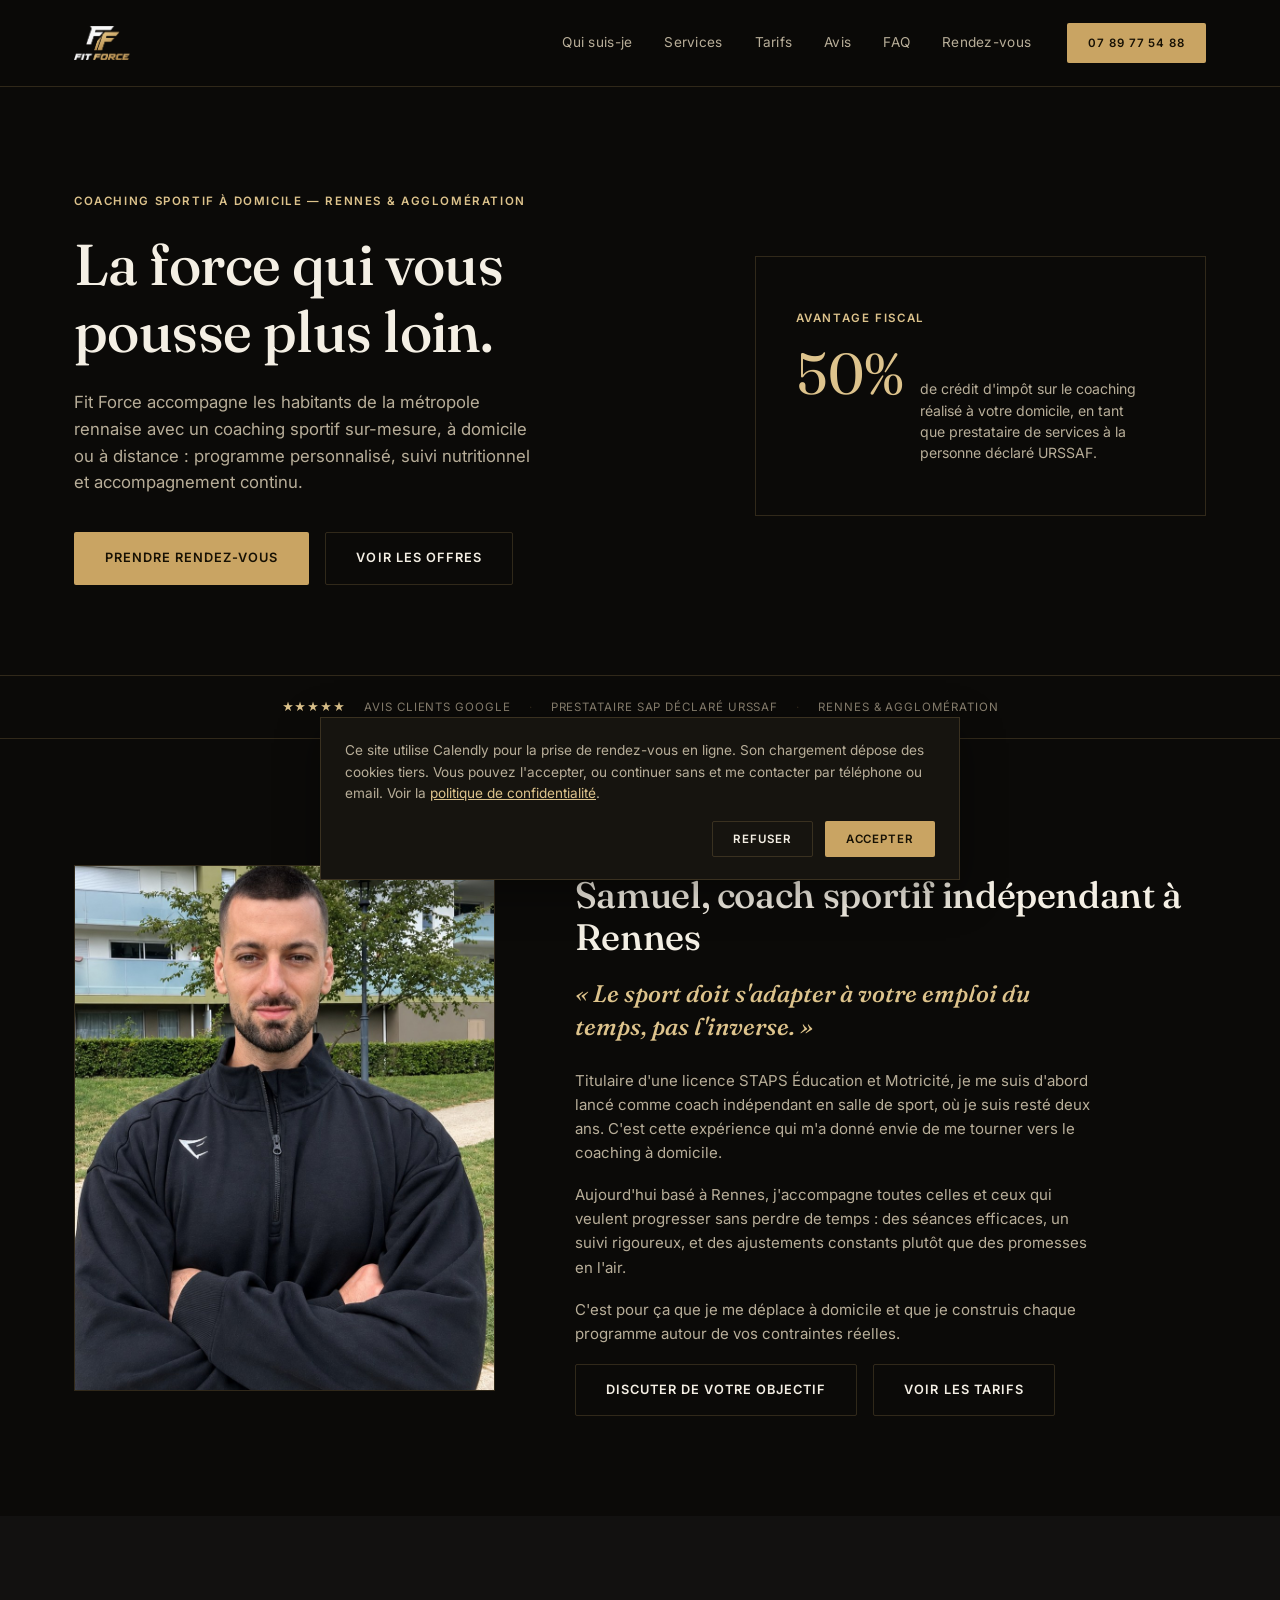
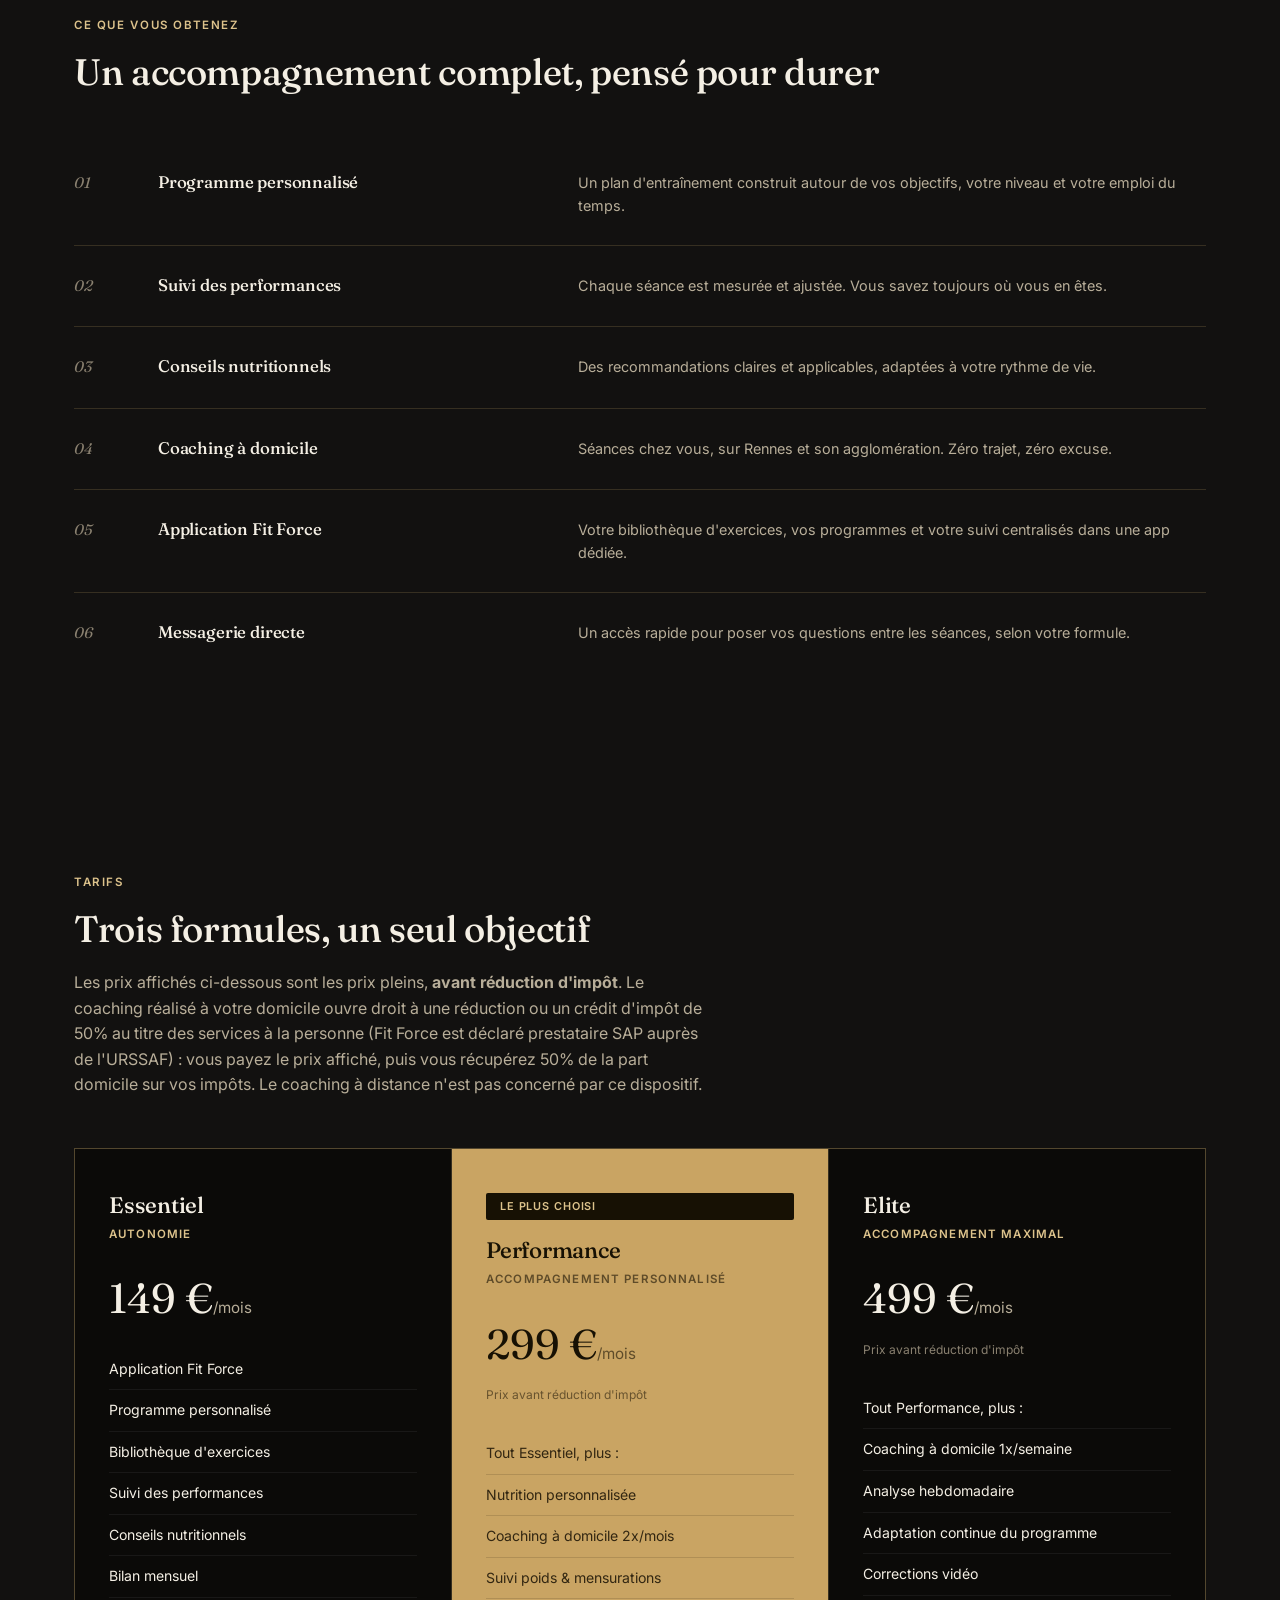
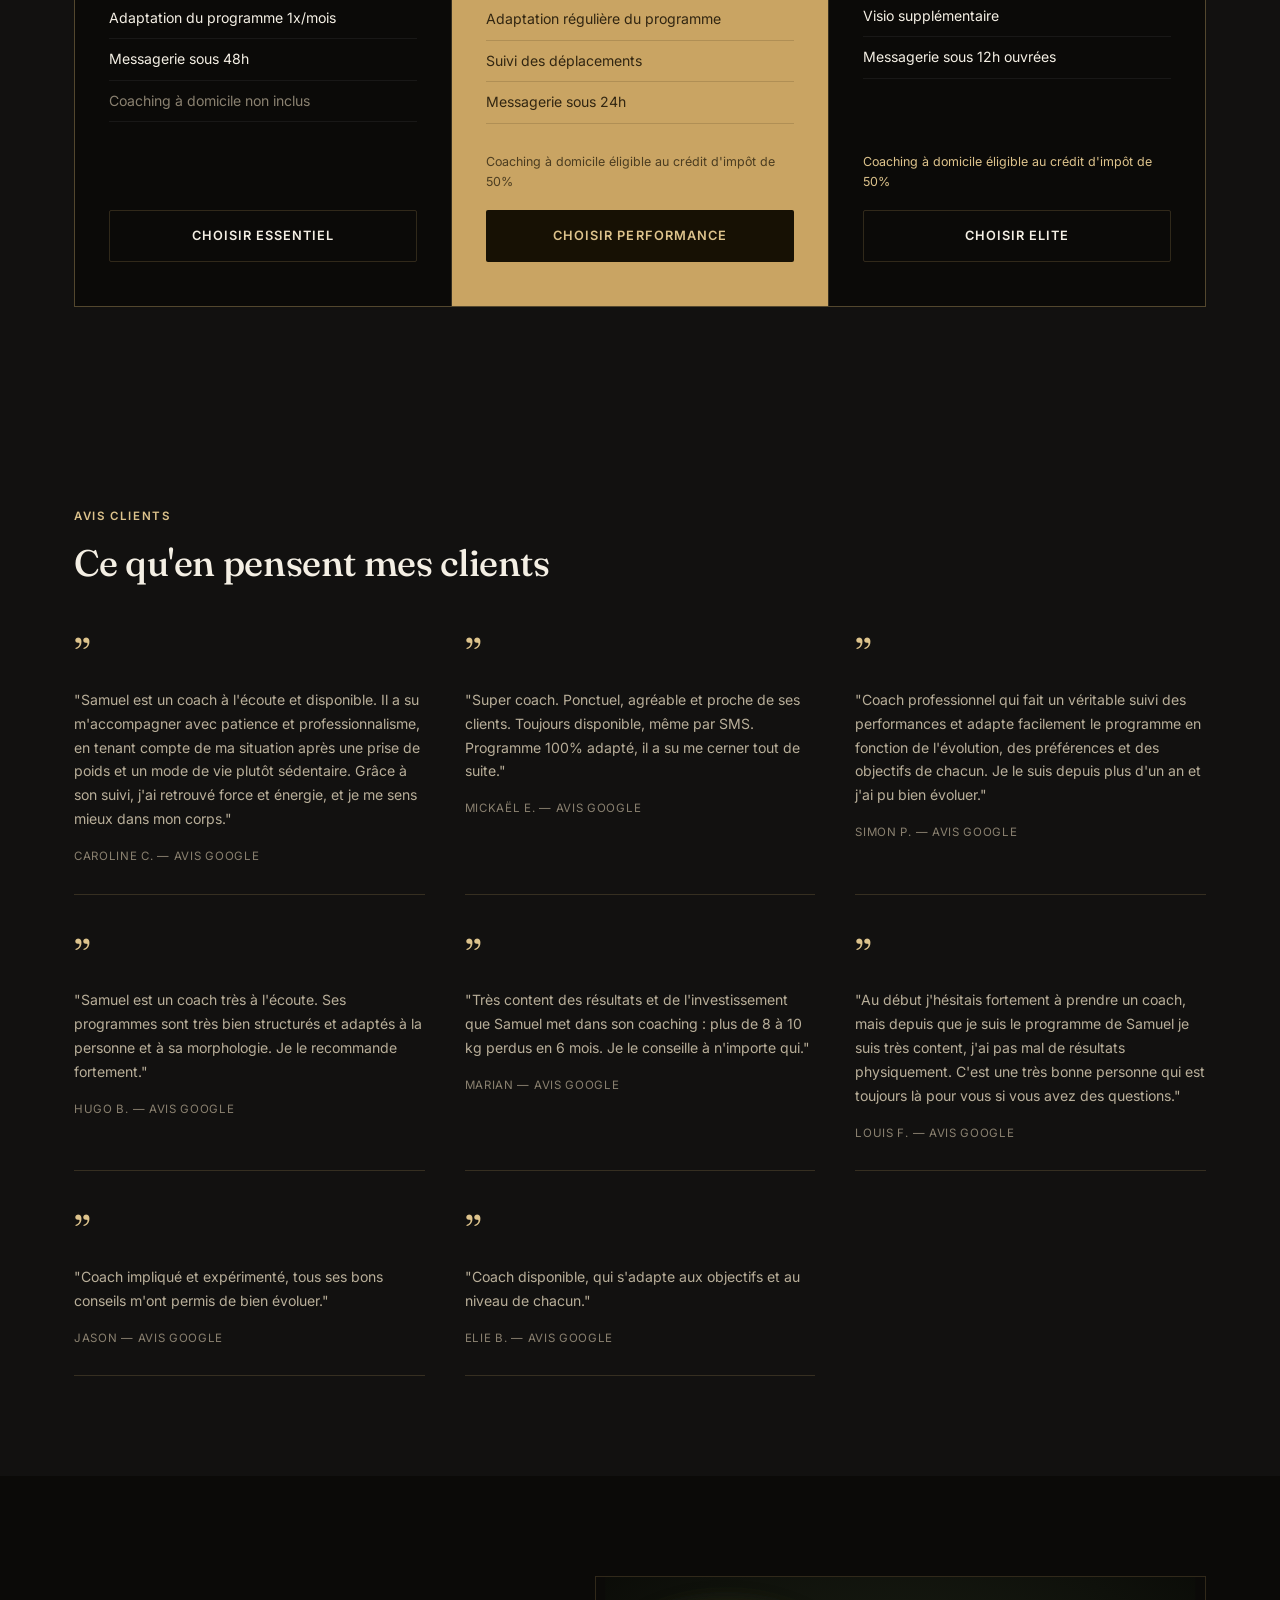
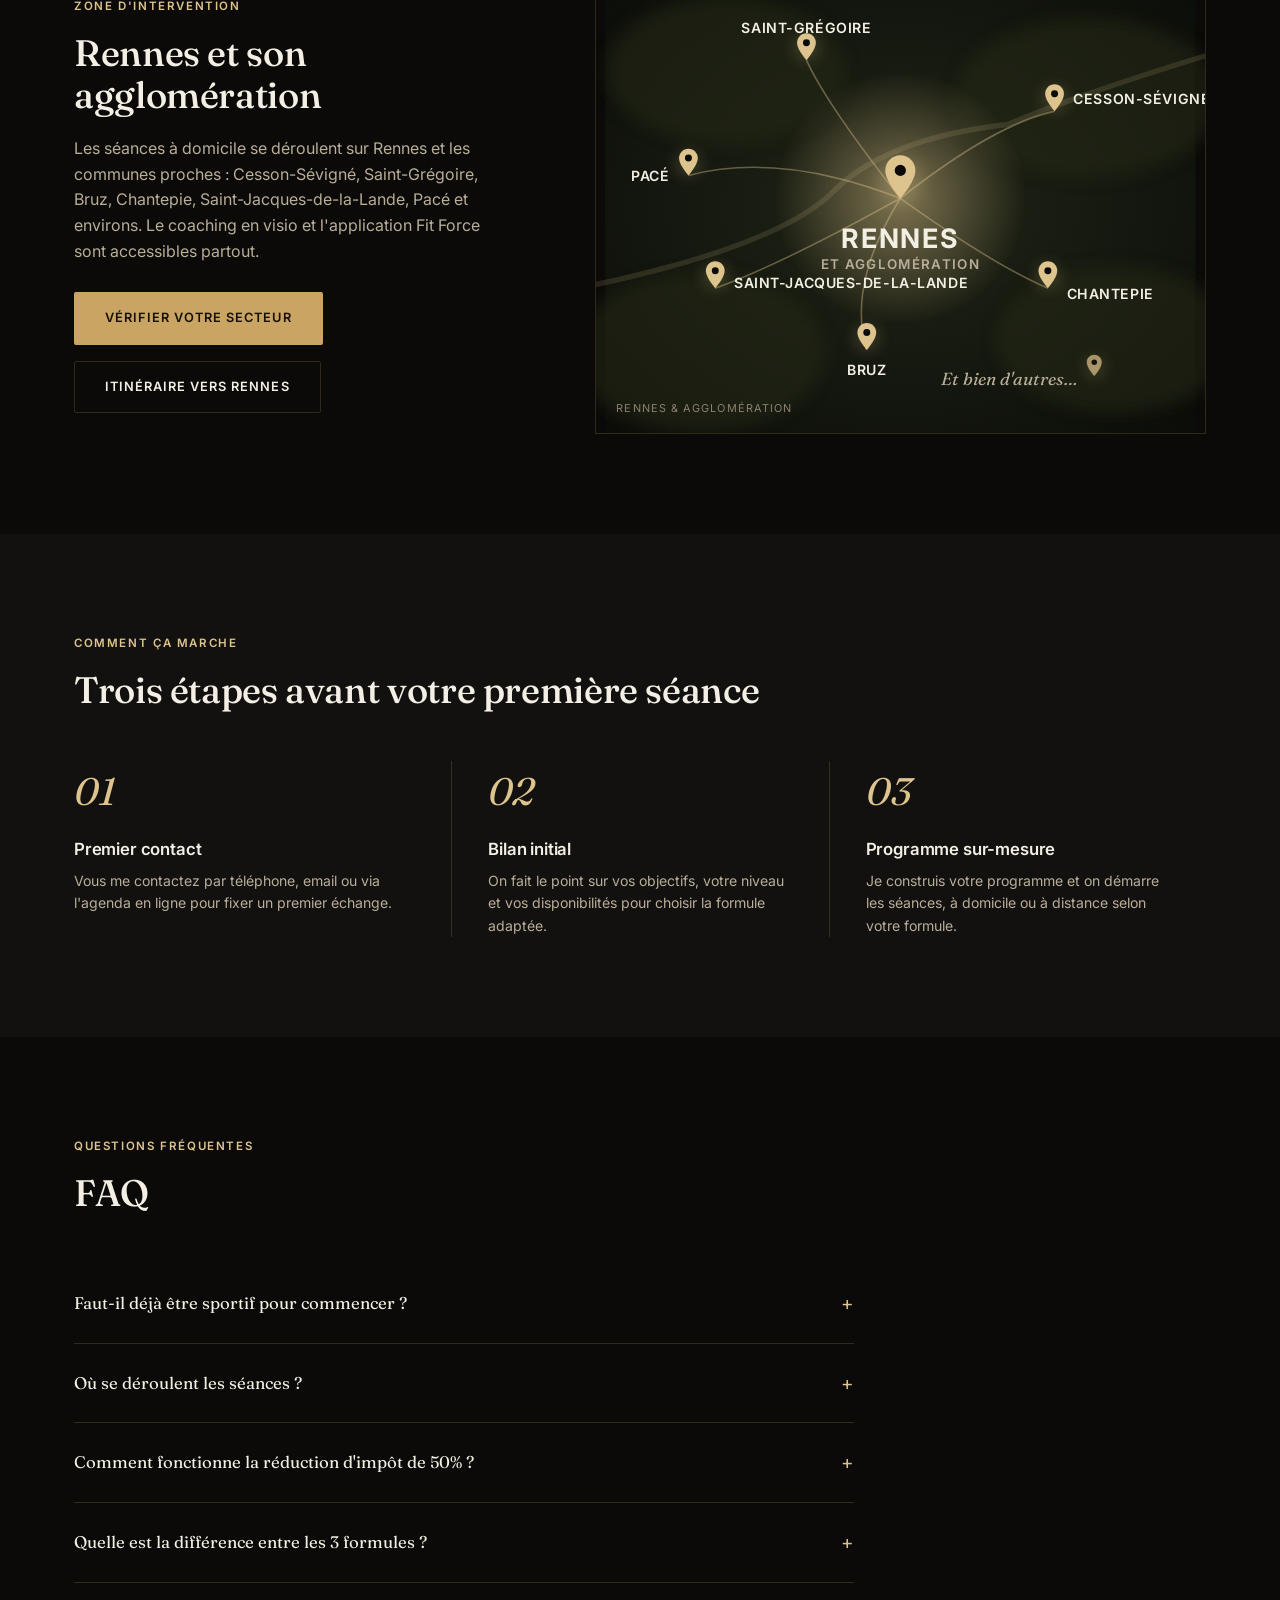
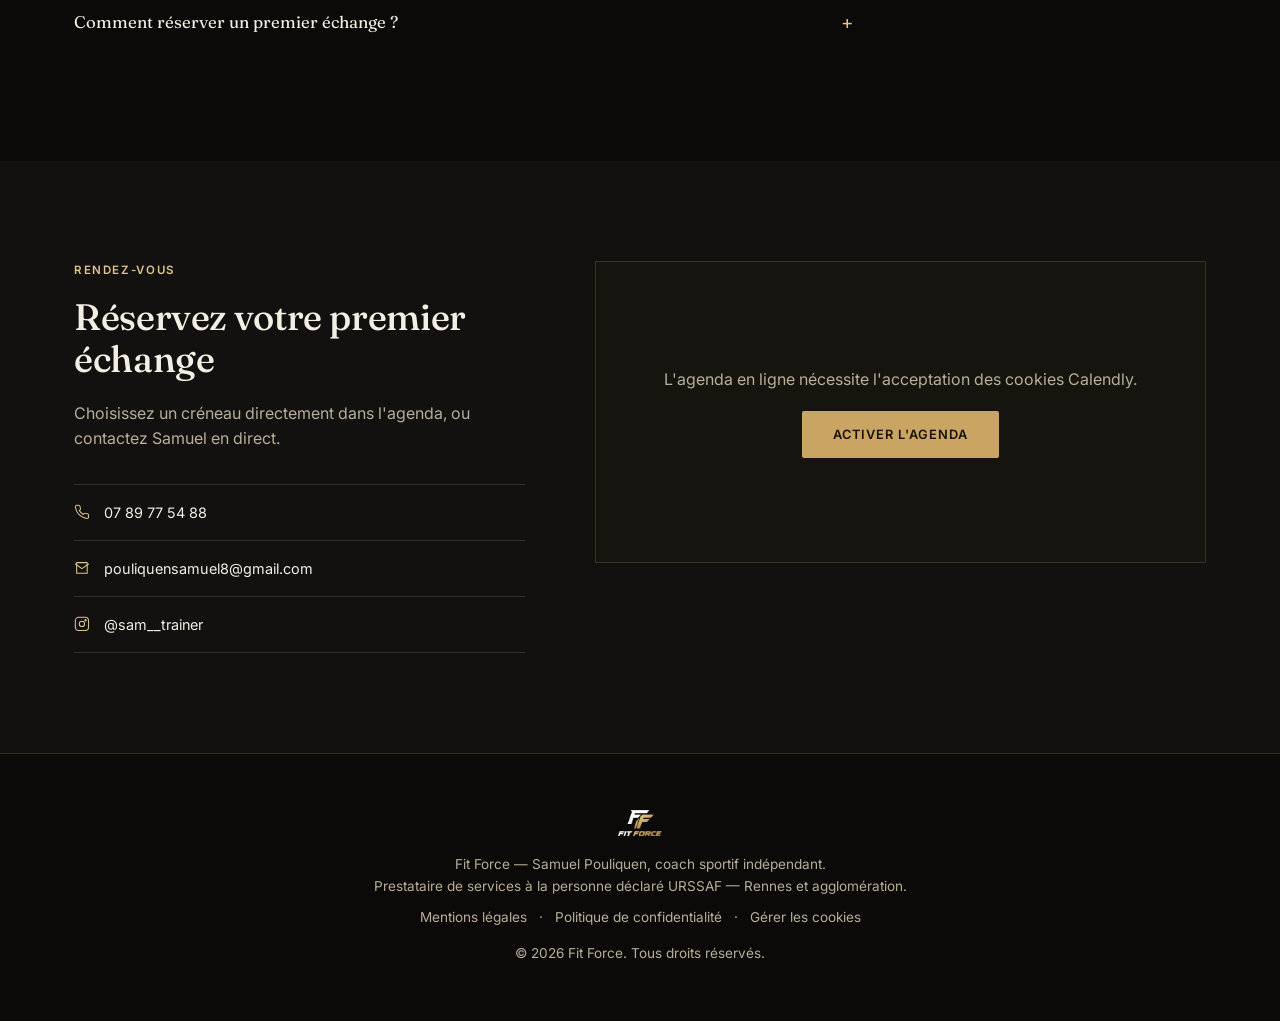
==== commit 13bceb39: "Remplace la carte de zone par une vue satellite nocturne façon carte premium Terrain texturé avec ha" ====
--- a/index.html
+++ b/index.html
@@ -317,40 +317,83 @@
         </div>
       </div>
       <div class="zone-map reveal">
-        <svg viewBox="0 0 420 320" class="zone-svg" role="img" aria-label="Carte stylisée de la zone d'intervention Fit Force autour de Rennes">
-          <line x1="210" y1="0" x2="210" y2="320" class="zone-cross"/>
-          <line x1="0" y1="160" x2="420" y2="160" class="zone-cross"/>
-          <circle cx="210" cy="160" r="150" class="zone-ring"/>
-          <circle cx="210" cy="160" r="105" class="zone-ring"/>
-          <circle cx="210" cy="160" r="60" class="zone-ring"/>
-          <g class="zone-compass" transform="translate(374,42)">
-            <path d="M0 -13 L5 8 L0 3 L-5 8 Z"/>
-            <text x="0" y="-19" text-anchor="middle" font-size="10" font-family="var(--ff-body)">N</text>
+        <svg viewBox="0 0 440 340" class="zone-svg" role="img" aria-label="Carte stylisée de la zone d'intervention Fit Force autour de Rennes et son agglomération">
+          <defs>
+            <radialGradient id="zoneTerrain" cx="50%" cy="50%" r="75%">
+              <stop offset="0%" stop-color="#1f2415"/>
+              <stop offset="55%" stop-color="#14170f"/>
+              <stop offset="100%" stop-color="#0a0b07"/>
+            </radialGradient>
+            <radialGradient id="zoneGlow" cx="50%" cy="50%" r="50%">
+              <stop offset="0%" stop-color="#ddc38c" stop-opacity="0.5"/>
+              <stop offset="100%" stop-color="#ddc38c" stop-opacity="0"/>
+            </radialGradient>
+            <filter id="zoneBlur" x="-60%" y="-60%" width="220%" height="220%">
+              <feGaussianBlur stdDeviation="6"/>
+            </filter>
+            <path id="zonePin" d="M12 2C8.13 2 5 5.13 5 9c0 5.25 7 13 7 13s7-7.75 7-13c0-3.87-3.13-7-7-7z"/>
+          </defs>
+
+          <rect width="440" height="340" fill="url(#zoneTerrain)"/>
+          <g opacity="0.5" fill="#262b18">
+            <ellipse cx="90" cy="70" rx="90" ry="55" filter="url(#zoneBlur)"/>
+            <ellipse cx="360" cy="90" rx="100" ry="60" filter="url(#zoneBlur)"/>
+            <ellipse cx="70" cy="280" rx="95" ry="60" filter="url(#zoneBlur)"/>
+            <ellipse cx="380" cy="270" rx="90" ry="55" filter="url(#zoneBlur)"/>
           </g>
-          <g class="zone-pin zone-pin-main" transform="translate(210,160)">
-            <circle r="4"/>
-            <text y="-18" text-anchor="middle">Rennes</text>
+          <path d="M-10 230 Q130 200 170 160 T300 110 Q360 85 460 55" stroke="#ddc38c" stroke-opacity="0.14" stroke-width="4" fill="none"/>
+
+          <circle cx="220" cy="165" r="95" fill="url(#zoneGlow)"/>
+
+          <g class="zone-line">
+            <path d="M220 165 Q290 110 335 100"/>
+            <path d="M220 165 Q165 95 150 62"/>
+            <path d="M220 165 Q180 230 195 278"/>
+            <path d="M220 165 Q130 215 82 232"/>
+            <path d="M220 165 Q290 215 330 232"/>
+            <path d="M220 165 Q130 130 62 148"/>
           </g>
-          <g class="zone-pin" transform="translate(300,110)">
-            <circle r="5"/>
-            <text y="-14" text-anchor="middle">Cesson-Sévigné</text>
-          </g>
-          <g class="zone-pin" transform="translate(150,85)">
-            <circle r="5"/>
-            <text y="-14" text-anchor="middle">Saint-Grégoire</text>
-          </g>
-          <g class="zone-pin" transform="translate(170,250)">
-            <circle r="5"/>
-            <text y="18" text-anchor="middle">Bruz</text>
-          </g>
-          <g class="zone-pin" transform="translate(300,215)">
-            <circle r="5"/>
-            <text y="18" text-anchor="middle">Chantepie</text>
-          </g>
-          <g class="zone-pin" transform="translate(95,175)">
-            <circle r="5"/>
-            <text y="18" text-anchor="middle">Pacé</text>
-          </g>
+
+          <!-- Cesson-Sévigné -->
+          <circle class="zone-pin-glow" cx="335" cy="91" r="9" filter="url(#zoneBlur)"/>
+          <g transform="translate(323,78)"><use href="#zonePin" class="zone-pin-dot"/><circle cx="12" cy="9" r="2.6" fill="#0b0a08"/></g>
+          <text x="349" y="95" text-anchor="start" class="zone-pin-label">Cesson-Sévigné</text>
+
+          <!-- Saint-Grégoire -->
+          <circle class="zone-pin-glow" cx="150" cy="53" r="9" filter="url(#zoneBlur)"/>
+          <g transform="translate(138,40)"><use href="#zonePin" class="zone-pin-dot"/><circle cx="12" cy="9" r="2.6" fill="#0b0a08"/></g>
+          <text x="150" y="42" text-anchor="middle" class="zone-pin-label">Saint-Grégoire</text>
+
+          <!-- Bruz -->
+          <circle class="zone-pin-glow" cx="195" cy="269" r="9" filter="url(#zoneBlur)"/>
+          <g transform="translate(183,256)"><use href="#zonePin" class="zone-pin-dot"/><circle cx="12" cy="9" r="2.6" fill="#0b0a08"/></g>
+          <text x="195" y="297" text-anchor="middle" class="zone-pin-label">Bruz</text>
+
+          <!-- Saint-Jacques-de-la-Lande -->
+          <circle class="zone-pin-glow" cx="82" cy="223" r="9" filter="url(#zoneBlur)"/>
+          <g transform="translate(70,210)"><use href="#zonePin" class="zone-pin-dot"/><circle cx="12" cy="9" r="2.6" fill="#0b0a08"/></g>
+          <text x="96" y="232" text-anchor="start" class="zone-pin-label">Saint-Jacques-de-la-Lande</text>
+
+          <!-- Chantepie -->
+          <circle class="zone-pin-glow" cx="330" cy="223" r="9" filter="url(#zoneBlur)"/>
+          <g transform="translate(318,210)"><use href="#zonePin" class="zone-pin-dot"/><circle cx="12" cy="9" r="2.6" fill="#0b0a08"/></g>
+          <text x="344" y="240" text-anchor="start" class="zone-pin-label">Chantepie</text>
+
+          <!-- Pacé -->
+          <circle class="zone-pin-glow" cx="62" cy="139" r="9" filter="url(#zoneBlur)"/>
+          <g transform="translate(50,126)"><use href="#zonePin" class="zone-pin-dot"/><circle cx="12" cy="9" r="2.6" fill="#0b0a08"/></g>
+          <text x="48" y="152" text-anchor="end" class="zone-pin-label">Pacé</text>
+
+          <!-- Et bien d'autres... -->
+          <circle class="zone-pin-glow" cx="365" cy="291" r="7" filter="url(#zoneBlur)" opacity="0.5"/>
+          <g transform="translate(355,280) scale(0.8)" opacity="0.7"><use href="#zonePin" class="zone-pin-dot"/><circle cx="12" cy="9" r="2.6" fill="#0b0a08"/></g>
+          <text x="352" y="304" text-anchor="end" class="zone-other-label">Et bien d'autres&#8230;</text>
+
+          <!-- Rennes (centre) -->
+          <circle class="zone-pin-glow zone-pin-main" cx="220" cy="151" r="16" filter="url(#zoneBlur)"/>
+          <g transform="translate(220,165) scale(1.6) translate(-12,-22)"><use href="#zonePin" class="zone-pin-dot zone-pin-main"/><circle cx="12" cy="9" r="2.6" fill="#0b0a08"/></g>
+          <text x="220" y="202" text-anchor="middle" class="zone-city-main">RENNES</text>
+          <text x="220" y="218" text-anchor="middle" class="zone-city-sub">ET AGGLOMÉRATION</text>
         </svg>
         <span class="zone-scale">RENNES &amp; AGGLOMÉRATION</span>
       </div>
--- a/css/style.css
+++ b/css/style.css
@@ -373,25 +373,42 @@
   position: relative;
   border: 1px solid var(--border);
   aspect-ratio: 4/3;
-}
-.zone-svg { width: 100%; height: 100%; }
-.zone-ring { fill: none; stroke: var(--border); }
-.zone-cross { stroke: var(--border); stroke-dasharray: 2 4; }
-.zone-pin circle { fill: var(--gold-2); }
-.zone-pin text {
-  fill: var(--gray-dim);
+  overflow: hidden;
+}
+.zone-svg { width: 100%; height: 100%; display: block; }
+.zone-line { stroke: var(--gold-2); stroke-opacity: 0.4; stroke-width: 1.2; fill: none; }
+.zone-pin-dot { fill: var(--gold-2); }
+.zone-pin-glow { fill: var(--gold-2); opacity: 0.22; }
+.zone-pin-label {
+  fill: var(--white);
+  font-family: var(--ff-body);
+  font-size: 10.5px;
+  font-weight: 600;
+  letter-spacing: 0.04em;
+  text-transform: uppercase;
+}
+.zone-pin-main .zone-pin-dot { fill: var(--gold-2); }
+.zone-pin-main .zone-pin-glow { opacity: 0.4; }
+.zone-city-main {
+  fill: var(--white);
+  font-family: var(--ff-body);
+  font-size: 20px;
+  font-weight: 700;
+  letter-spacing: 0.06em;
+}
+.zone-city-sub {
+  fill: var(--gray);
   font-family: var(--ff-body);
   font-size: 10px;
-  letter-spacing: 0.05em;
-}
-.zone-pin-main circle { r: 4; }
-.zone-pin-main text {
-  fill: var(--white);
+  font-weight: 600;
+  letter-spacing: 0.1em;
+}
+.zone-other-label {
+  fill: var(--gray);
   font-family: var(--ff-heading);
   font-style: italic;
-  font-size: 16px;
-}
-.zone-compass { stroke: var(--gray-dim); fill: var(--gray-dim); }
+  font-size: 13px;
+}
 .zone-scale {
   position: absolute;
   left: 20px;
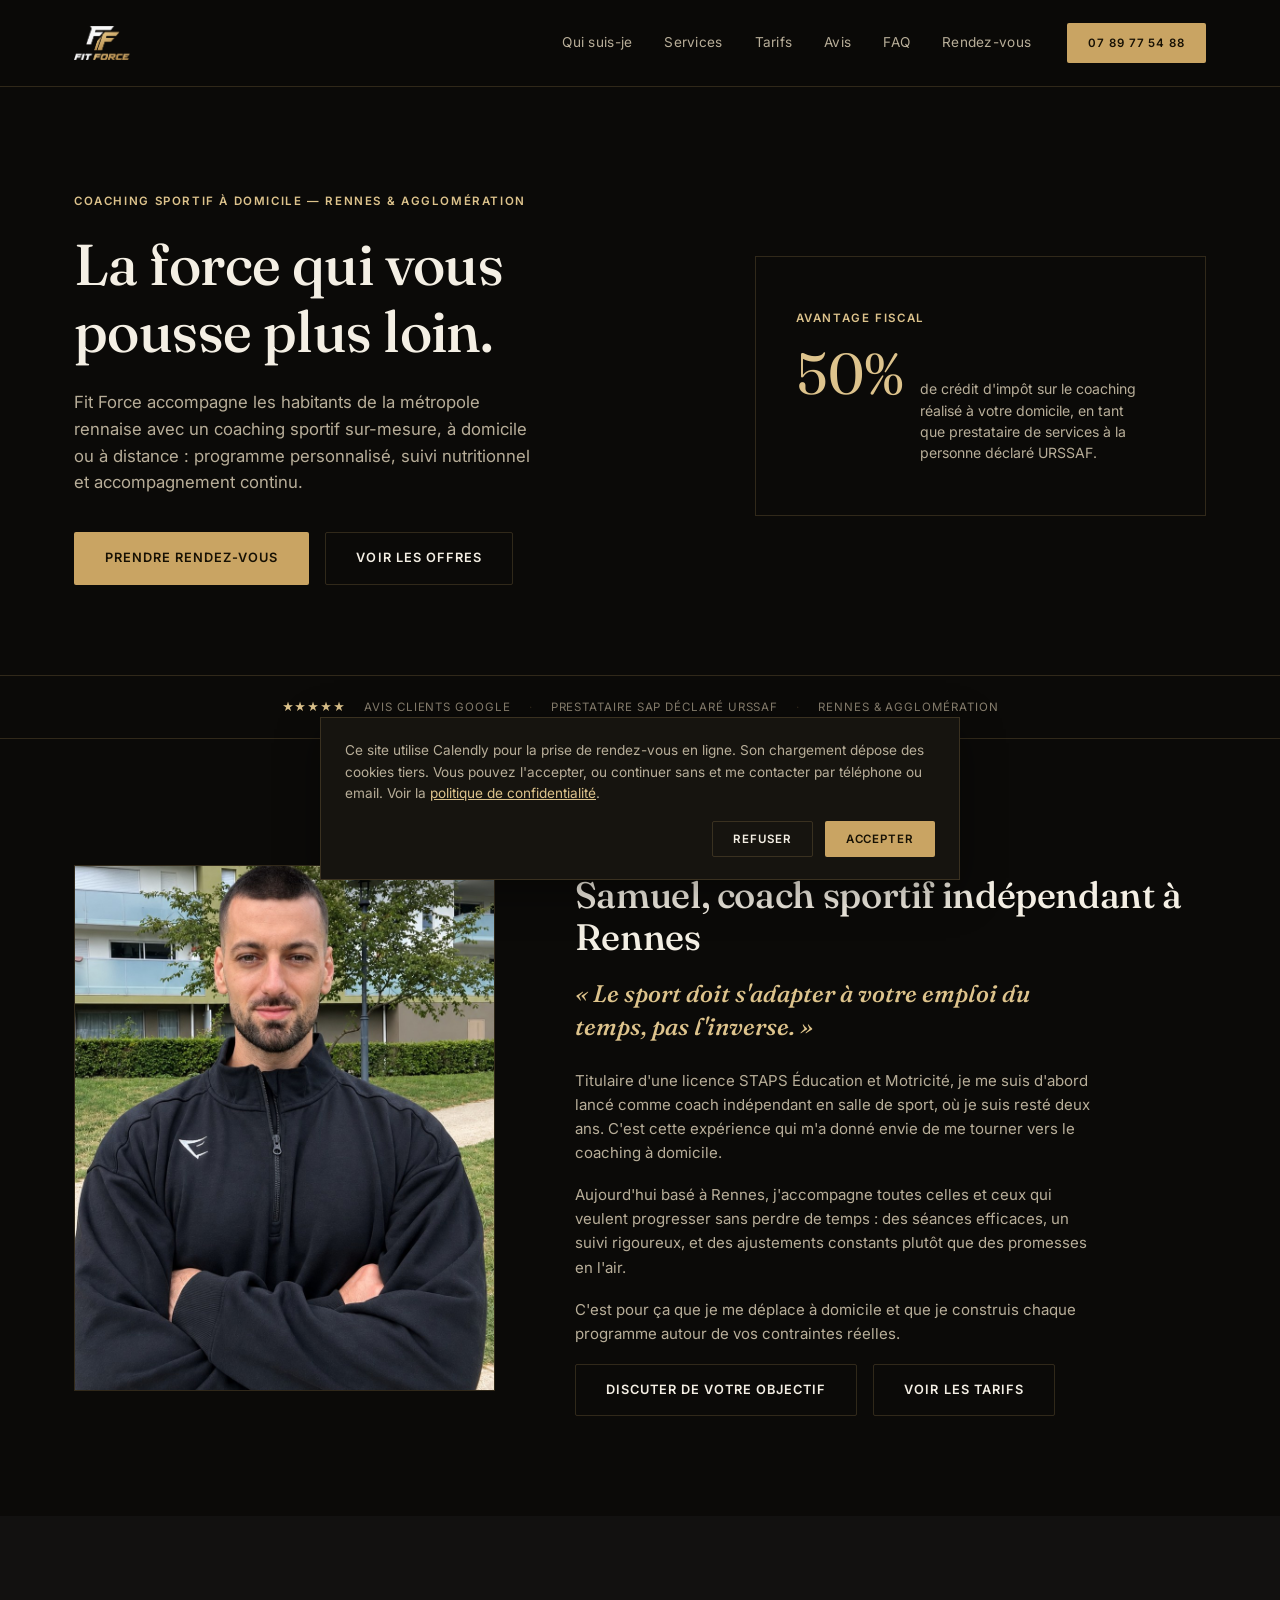
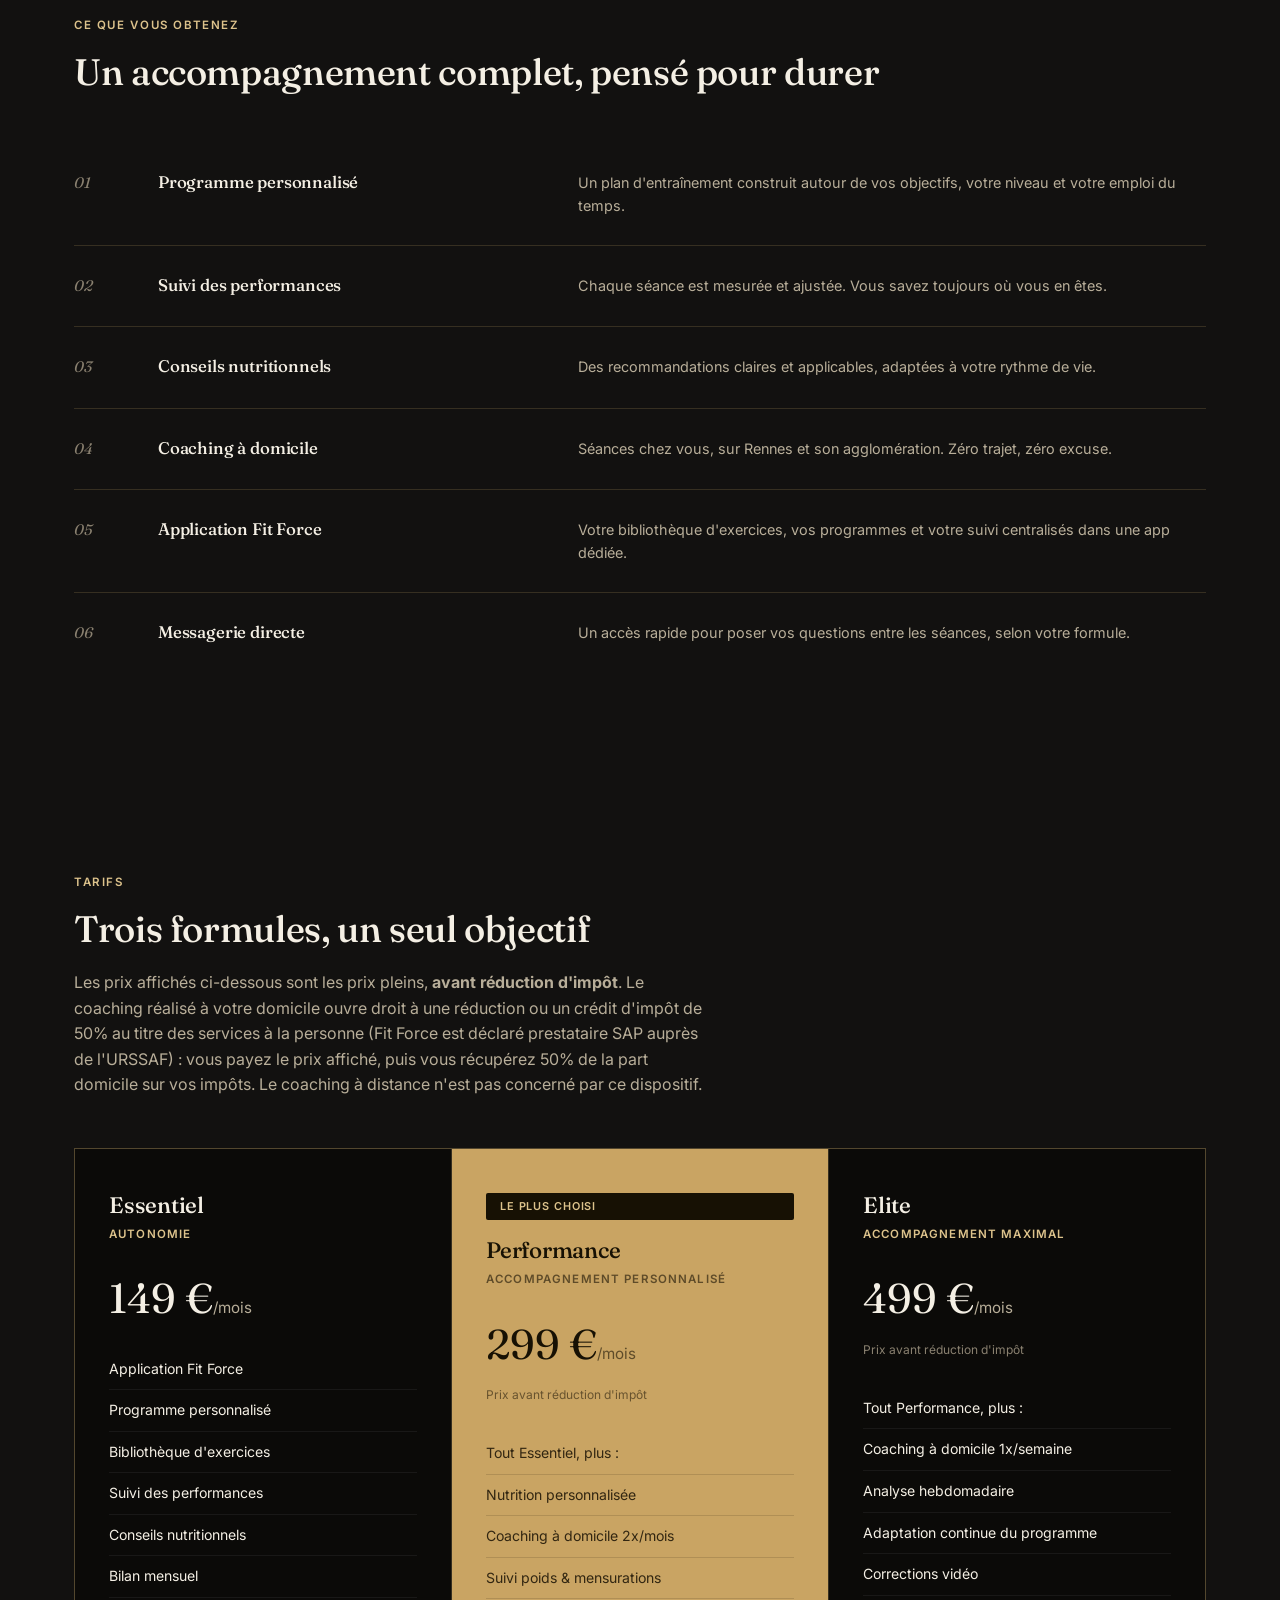
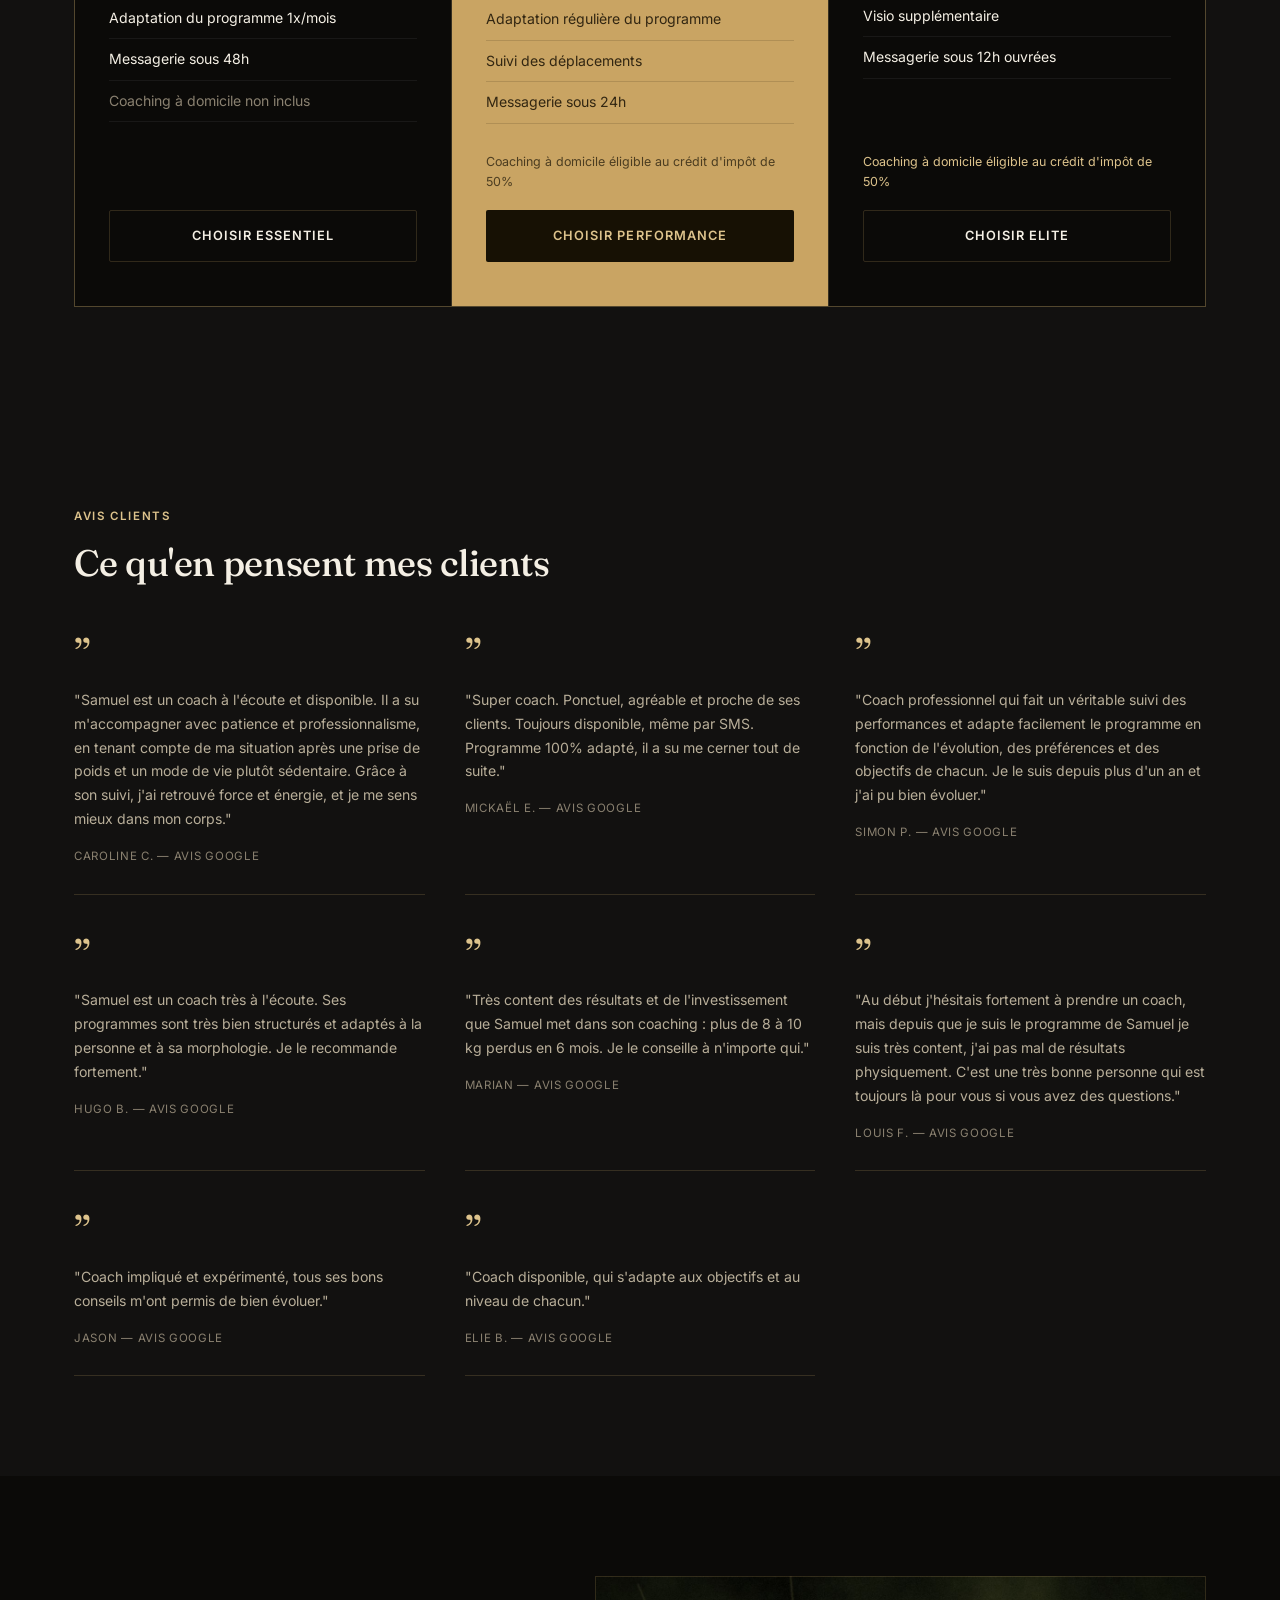
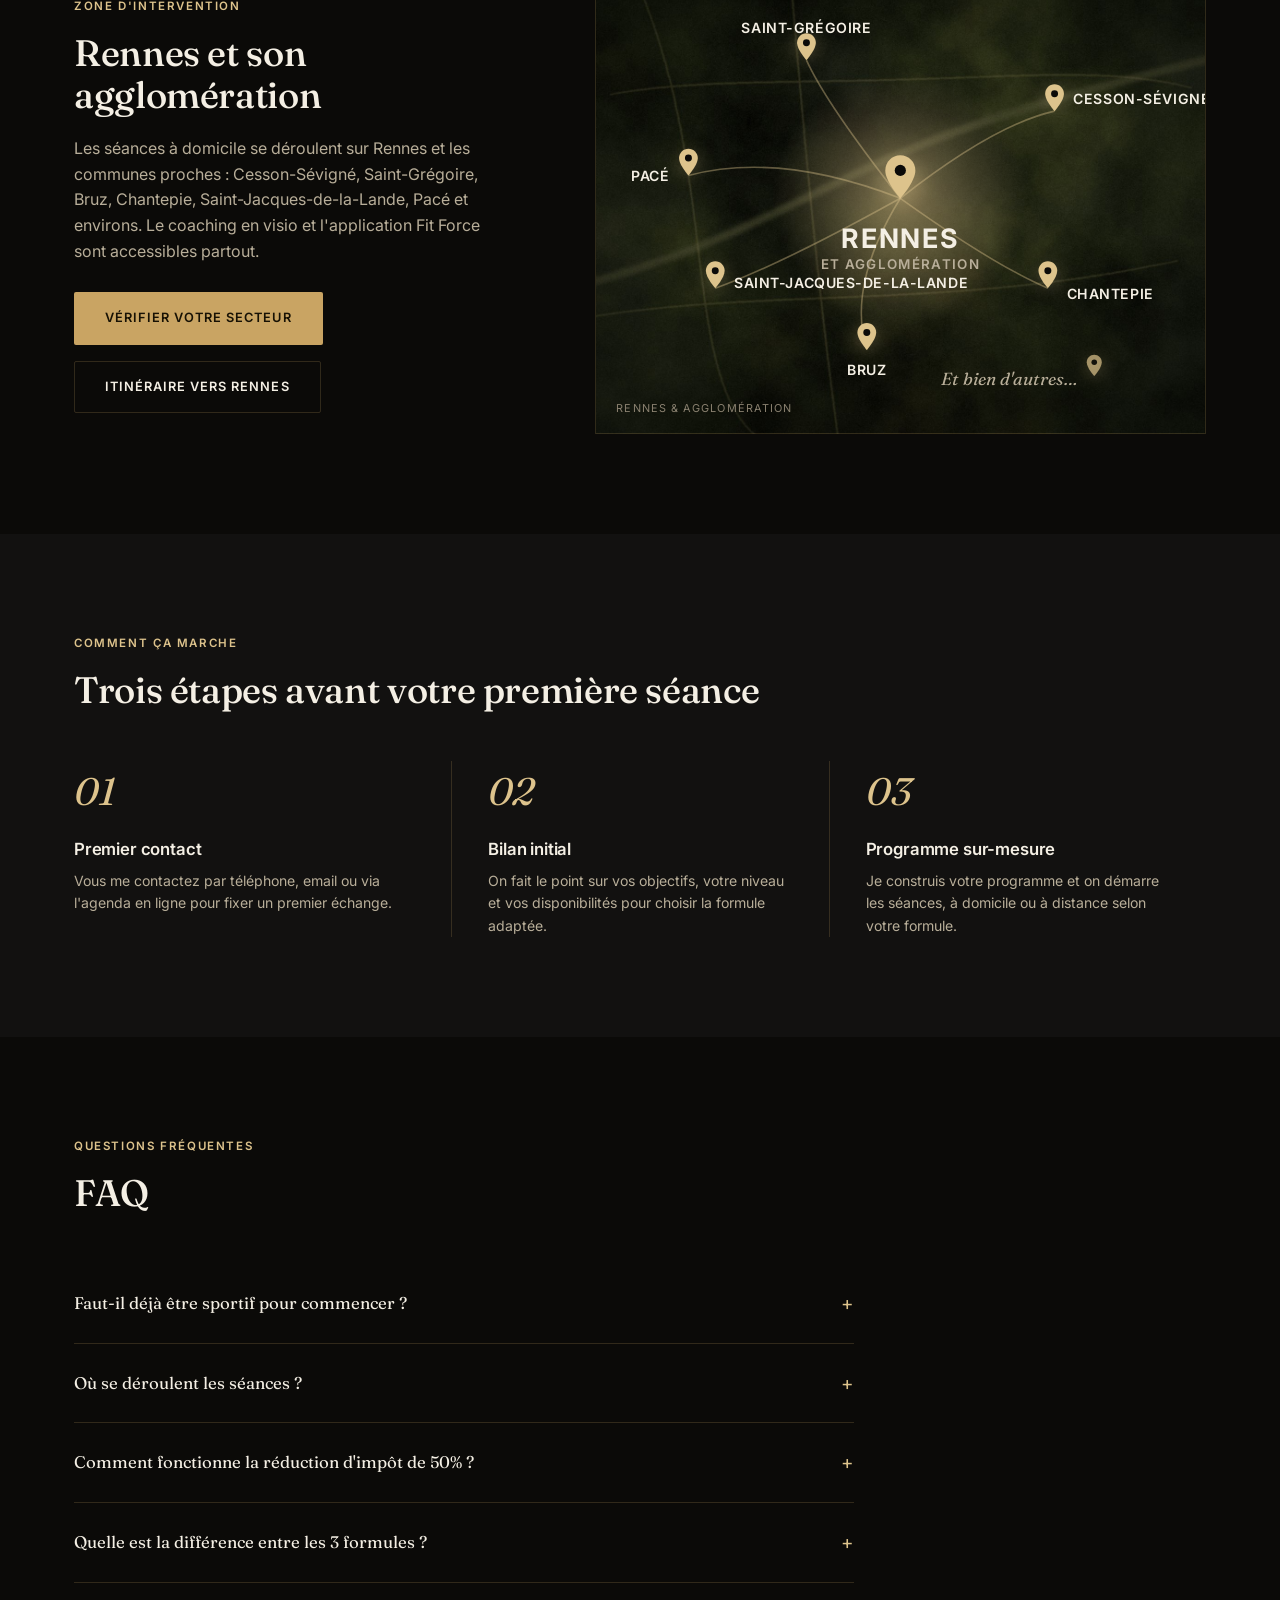
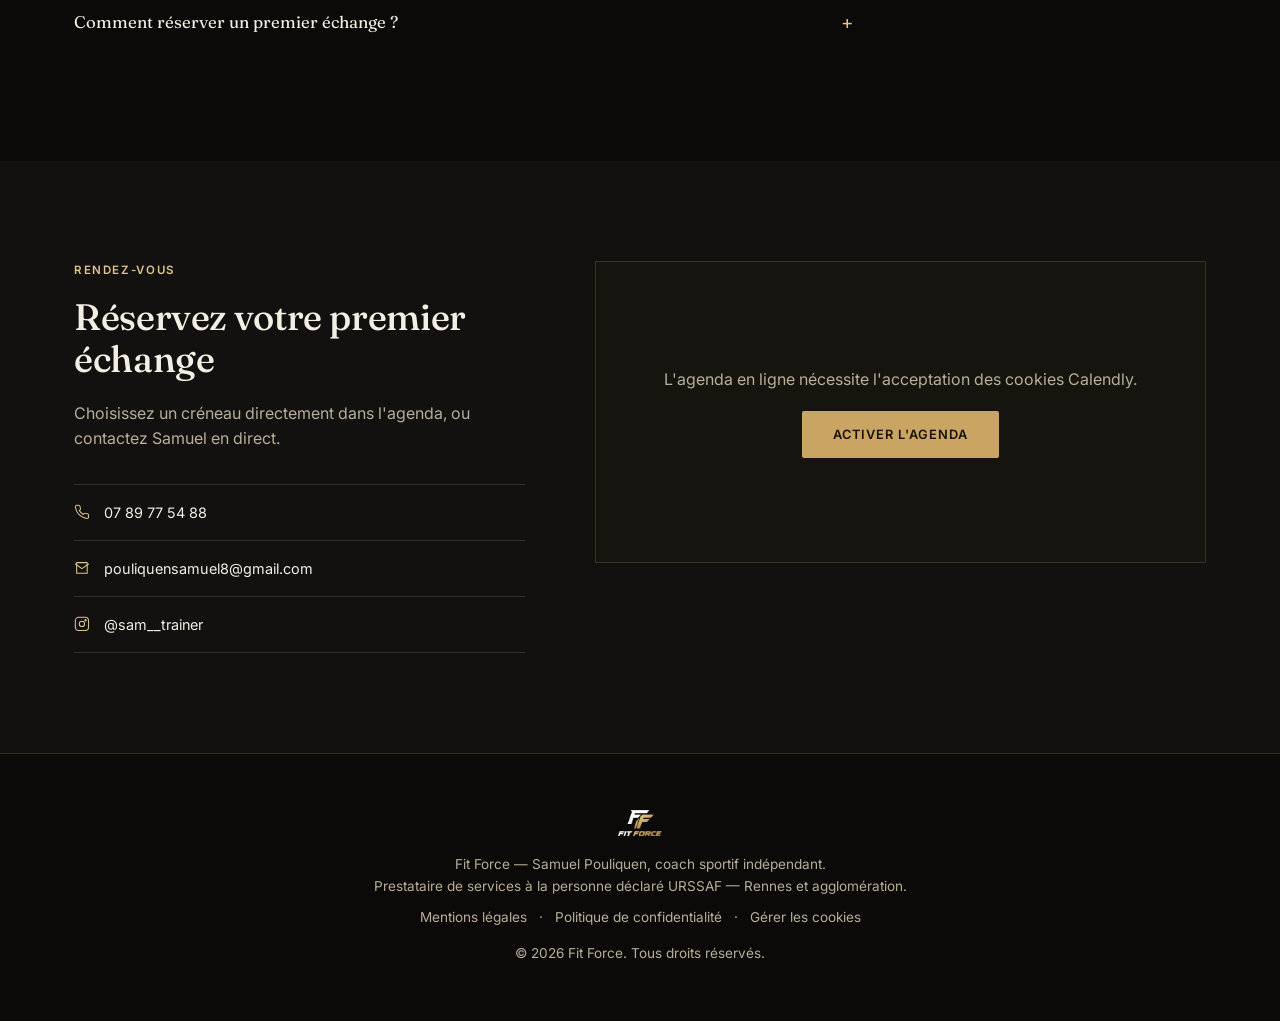
==== commit 57ab3c65: "Remplace la texture vectorielle de la carte de zone par un vrai fond photo-réaliste Génère une textu" ====
--- a/index.html
+++ b/index.html
@@ -319,11 +319,6 @@
       <div class="zone-map reveal">
         <svg viewBox="0 0 440 340" class="zone-svg" role="img" aria-label="Carte stylisée de la zone d'intervention Fit Force autour de Rennes et son agglomération">
           <defs>
-            <radialGradient id="zoneTerrain" cx="50%" cy="50%" r="75%">
-              <stop offset="0%" stop-color="#1f2415"/>
-              <stop offset="55%" stop-color="#14170f"/>
-              <stop offset="100%" stop-color="#0a0b07"/>
-            </radialGradient>
             <radialGradient id="zoneGlow" cx="50%" cy="50%" r="50%">
               <stop offset="0%" stop-color="#ddc38c" stop-opacity="0.5"/>
               <stop offset="100%" stop-color="#ddc38c" stop-opacity="0"/>
@@ -333,15 +328,6 @@
             </filter>
             <path id="zonePin" d="M12 2C8.13 2 5 5.13 5 9c0 5.25 7 13 7 13s7-7.75 7-13c0-3.87-3.13-7-7-7z"/>
           </defs>
-
-          <rect width="440" height="340" fill="url(#zoneTerrain)"/>
-          <g opacity="0.5" fill="#262b18">
-            <ellipse cx="90" cy="70" rx="90" ry="55" filter="url(#zoneBlur)"/>
-            <ellipse cx="360" cy="90" rx="100" ry="60" filter="url(#zoneBlur)"/>
-            <ellipse cx="70" cy="280" rx="95" ry="60" filter="url(#zoneBlur)"/>
-            <ellipse cx="380" cy="270" rx="90" ry="55" filter="url(#zoneBlur)"/>
-          </g>
-          <path d="M-10 230 Q130 200 170 160 T300 110 Q360 85 460 55" stroke="#ddc38c" stroke-opacity="0.14" stroke-width="4" fill="none"/>
 
           <circle cx="220" cy="165" r="95" fill="url(#zoneGlow)"/>
 
--- a/css/style.css
+++ b/css/style.css
@@ -374,8 +374,9 @@
   border: 1px solid var(--border);
   aspect-ratio: 4/3;
   overflow: hidden;
-}
-.zone-svg { width: 100%; height: 100%; display: block; }
+  background: #0a0b06 url("../assets/zone-map.jpg") center / cover no-repeat;
+}
+.zone-svg { position: absolute; inset: 0; width: 100%; height: 100%; display: block; }
 .zone-line { stroke: var(--gold-2); stroke-opacity: 0.4; stroke-width: 1.2; fill: none; }
 .zone-pin-dot { fill: var(--gold-2); }
 .zone-pin-glow { fill: var(--gold-2); opacity: 0.22; }
